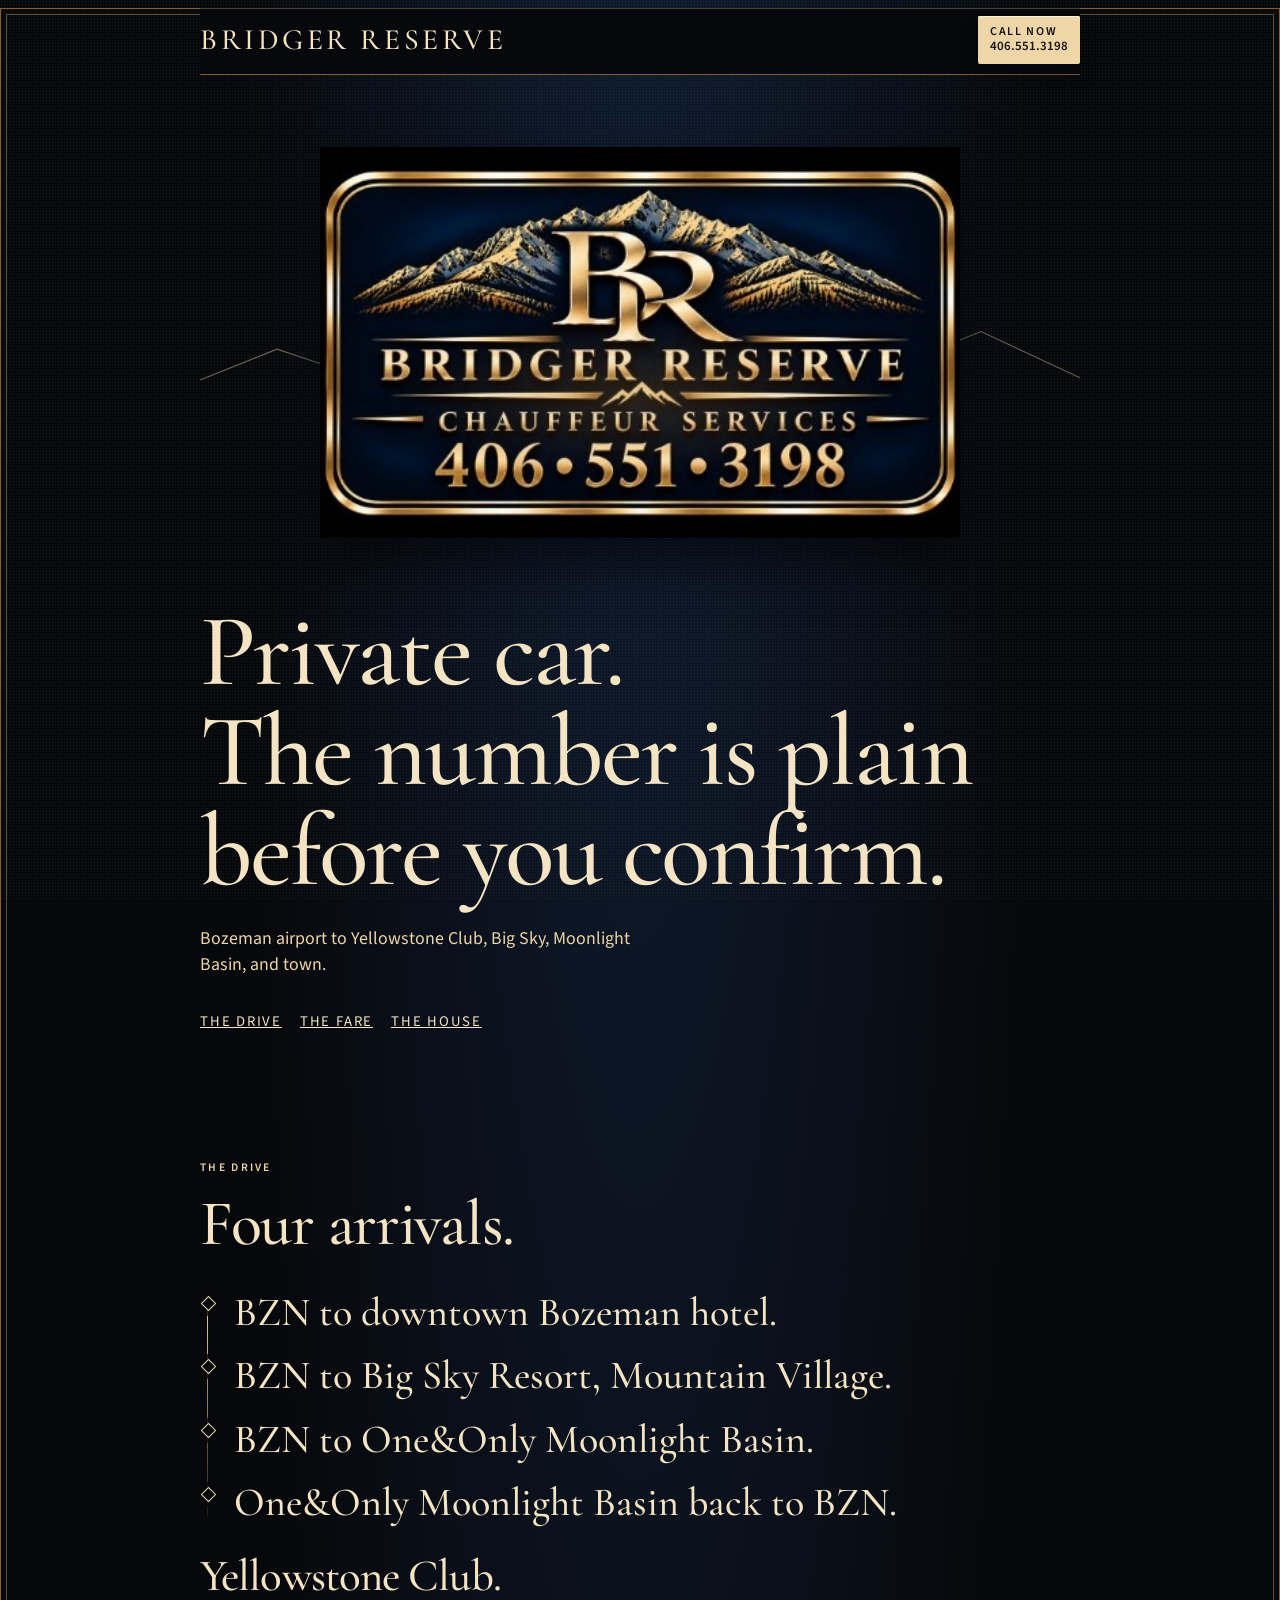
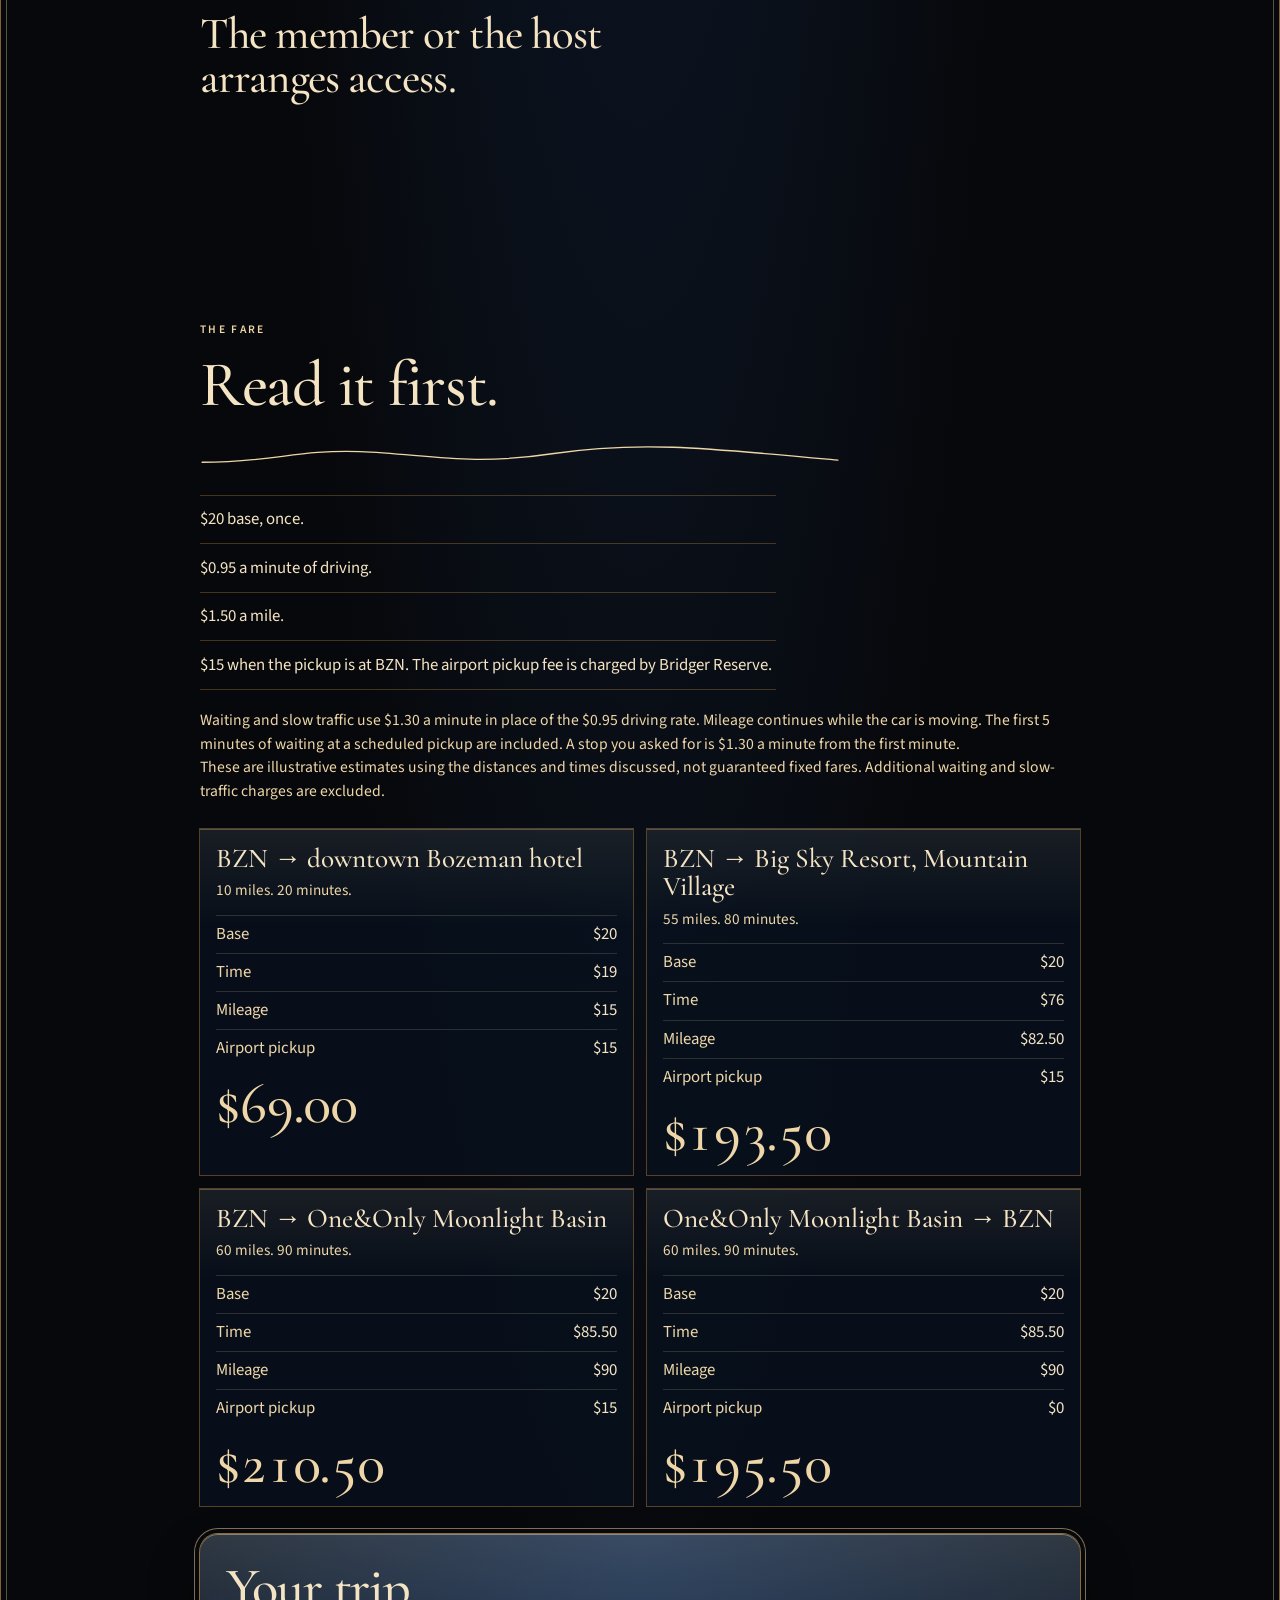
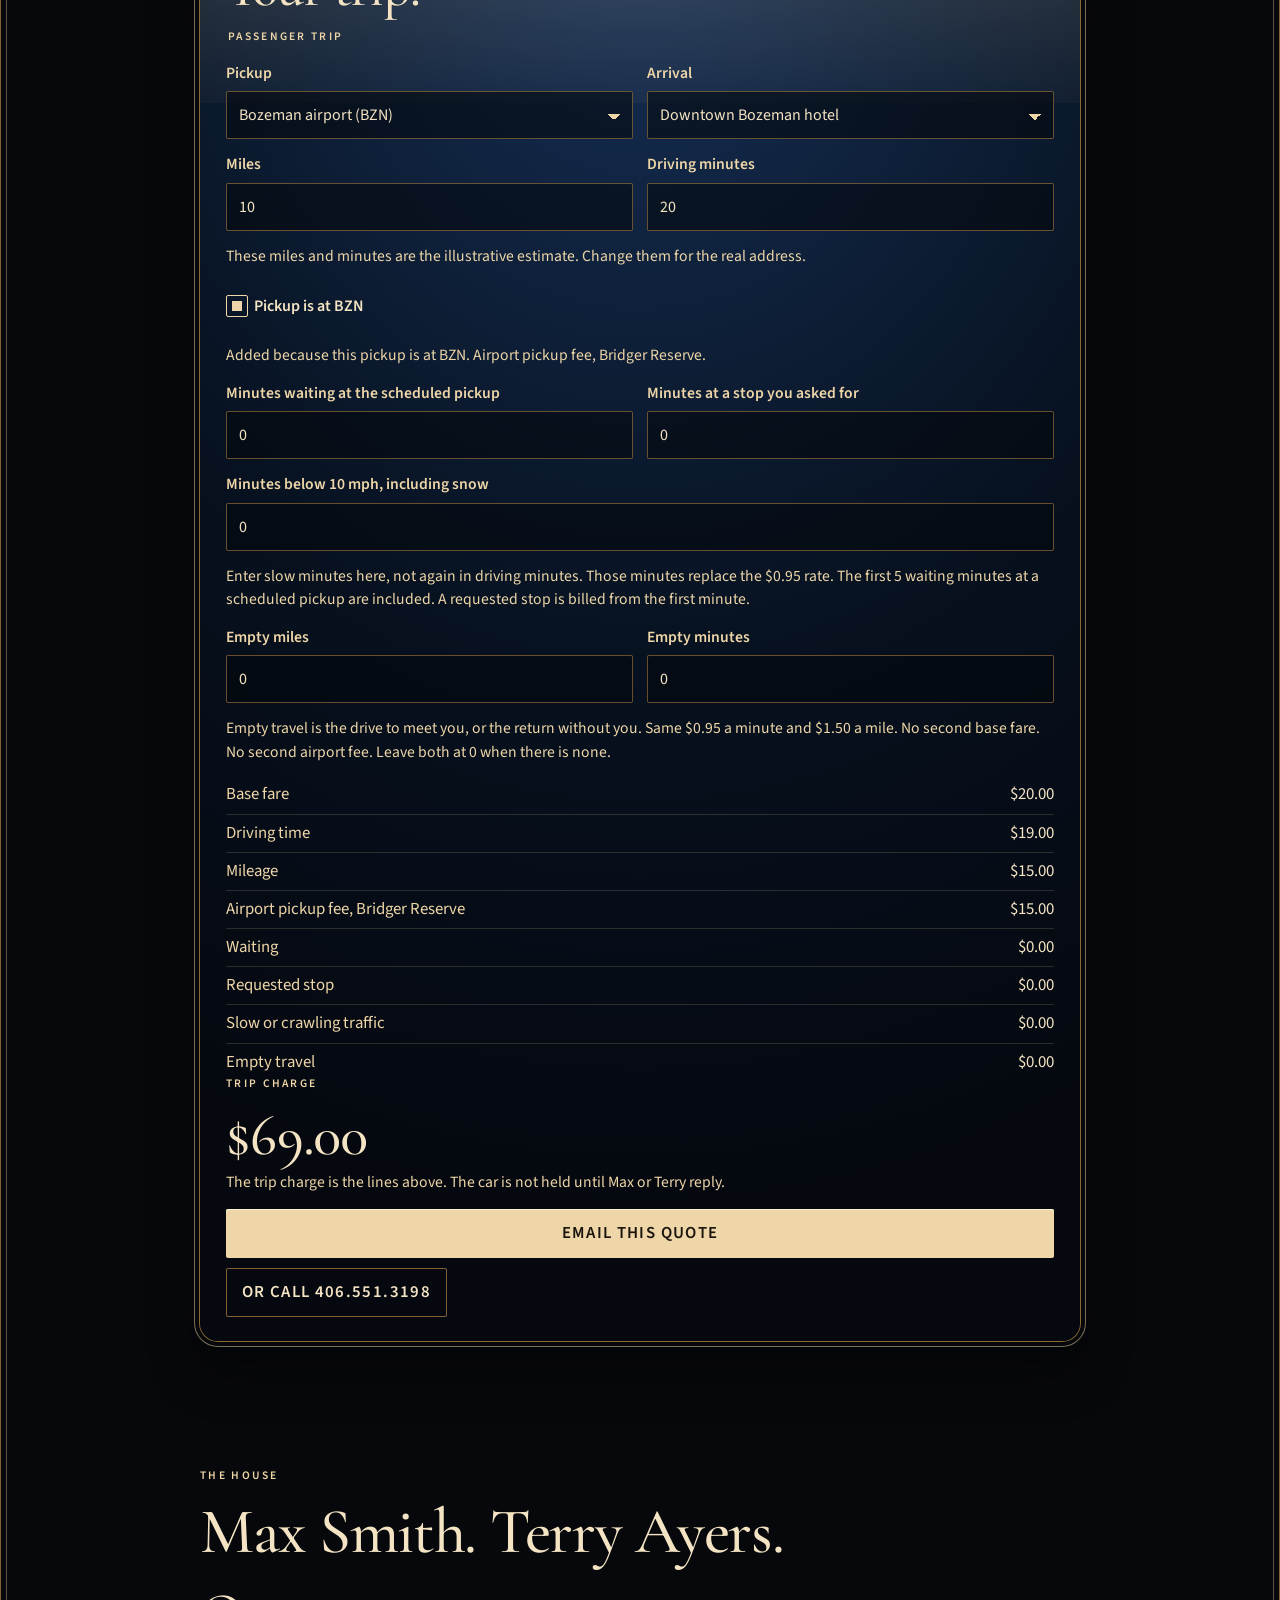
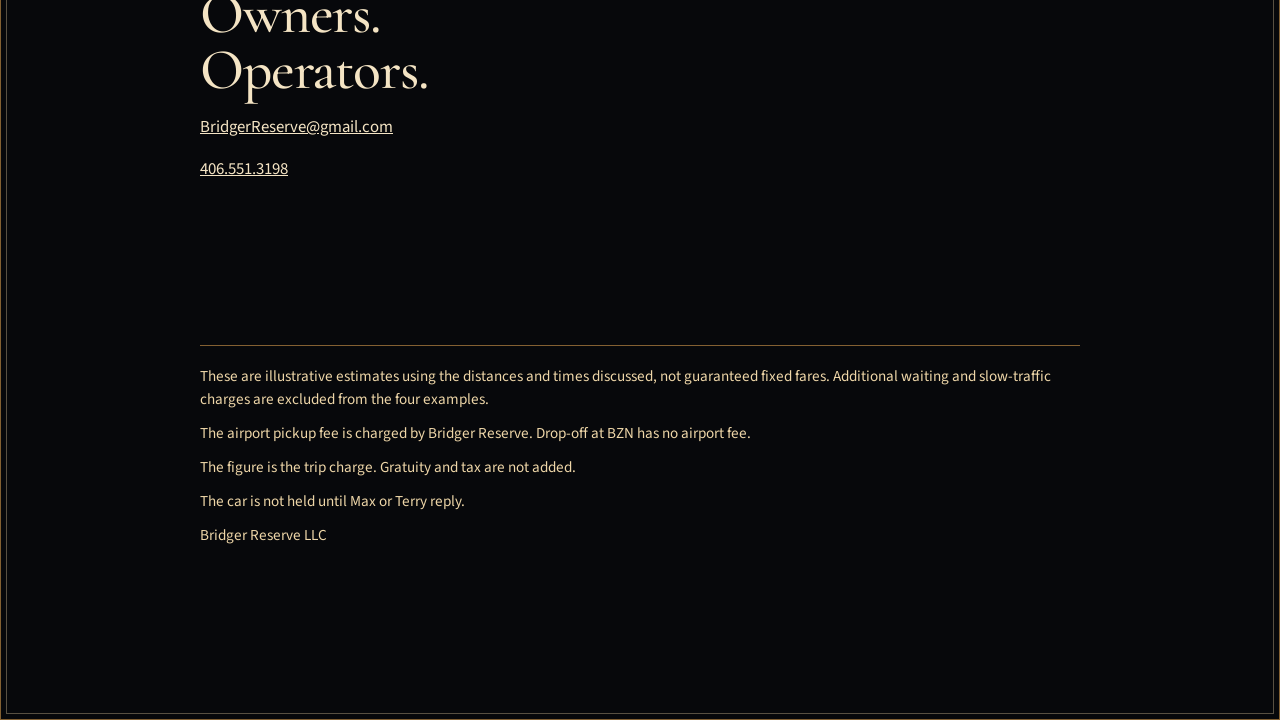
==== index.html @ cfd5bbfa "Publish the Bridger Reserve website." ====
<!DOCTYPE html>
<html lang="en">
<head>
  <meta charset="utf-8">
  <meta name="viewport" content="width=device-width, initial-scale=1">
  <meta name="robots" content="noindex">
  <title>Bridger Reserve | Private car from Bozeman airport</title>
  <meta name="description" content="Private chauffeur from Bozeman Yellowstone International Airport to Yellowstone Club, Big Sky, Moonlight Basin, and Bozeman. The trip charge is shown before you confirm.">
  <link rel="canonical" href="https://thomasg42.github.io/bridger-reserve/">
  <meta property="og:title" content="Bridger Reserve">
  <meta property="og:description" content="Private car from Bozeman airport. The trip charge is shown before you confirm.">
  <meta property="og:image" content="https://thomasg42.github.io/bridger-reserve/assets/mark.jpg">
  <meta property="og:type" content="website">
  <meta name="theme-color" content="#07080b">
  <link rel="icon" href="favicon.svg" type="image/svg+xml">
  <link rel="preload" href="fonts/cormorant-garamond-latin-500-normal.woff2" as="font" type="font/woff2" crossorigin>
  <link rel="stylesheet" href="styles.css">
  <script type="application/ld+json">
  {
    "@context": "https://schema.org",
    "@type": "LocalBusiness",
    "name": "Bridger Reserve",
    "legalName": "Bridger Reserve LLC",
    "telephone": "+1-406-551-3198",
    "email": "BridgerReserve@gmail.com",
    "url": "https://thomasg42.github.io/bridger-reserve/",
    "image": "https://thomasg42.github.io/bridger-reserve/assets/mark.jpg",
    "description": "Private chauffeur from Bozeman Yellowstone International Airport. The trip charge is shown before you confirm.",
    "areaServed": ["Bozeman", "Big Sky", "Yellowstone Club", "Moonlight Basin"]
  }
  </script>
  <script>document.documentElement.classList.add("js")</script>
</head>
<body>
  <a class="skip" href="#quote">Skip to the fare</a>
  <div class="wrap">
    <header class="header">
      <a class="brand" href="#top">Bridger Reserve</a>
      <a class="call" href="tel:+14065513198" aria-label="Call Bridger Reserve at 406.551.3198">
        <strong>Call Now</strong>
        <span>406.551.3198</span>
      </a>
    </header>

    <main id="top">
      <section class="hero" aria-labelledby="sentence">
        <svg class="ridge" viewBox="0 0 800 160" aria-hidden="true">
          <path d="M0 120 L70 92 L130 112 L210 58 L290 104 L370 36 L460 98 L540 70 L630 108 L710 76 L800 118"></path>
        </svg>
        <img class="mark" src="assets/mark.jpg" width="472" height="288" alt="Bridger Reserve chauffeur services, 406.551.3198">
        <h1 id="sentence">
          <span class="rise">Private car.</span>
          <span class="rise rise-2">The number is plain</span>
          <span class="rise rise-3">before you confirm.</span>
        </h1>
        <p class="lede">Bozeman airport to Yellowstone Club, Big Sky, Moonlight Basin, and town.</p>
        <p class="jumps">
          <a href="#drive">The drive</a>
          <a href="#fare">The fare</a>
          <a href="#house">The house</a>
        </p>
      </section>

      <section id="drive" aria-labelledby="drive-title">
        <p class="kicker" data-pause style="--i:0">The drive</p>
        <h2 id="drive-title" data-pause style="--i:1">Four arrivals.</h2>
        <ol class="route" data-pause style="--i:0">
          <li>BZN to downtown Bozeman hotel.</li>
          <li>BZN to Big Sky Resort, Mountain Village.</li>
          <li>BZN to One&amp;Only Moonlight Basin.</li>
          <li>One&amp;Only Moonlight Basin back to BZN.</li>
        </ol>
        <div class="club">
          <p class="pause" data-pause style="--i:0">Yellowstone Club.</p>
          <p class="pause" data-pause style="--i:1">The member or the host arranges access.</p>
          <p class="pause" data-pause style="--i:2">We drive to the address you give.</p>
          <p class="note" data-pause style="--i:3">No mileage is estimated for the Club on this page.</p>
        </div>
      </section>

      <section id="fare" aria-labelledby="fare-title">
        <p class="kicker" data-pause style="--i:0">The fare</p>
        <h2 id="fare-title" data-pause style="--i:1">Read it first.</h2>
        <svg class="fare-line" data-pause viewBox="0 0 600 28" aria-hidden="true">
          <path pathLength="1" d="M2 18 C 70 18, 90 6, 150 8 S 250 22, 330 10 S 470 4, 598 16"></path>
        </svg>
        <ul class="rules">
          <li data-pause style="--i:0">$20 base, once.</li>
          <li data-pause style="--i:1">$0.95 a minute of driving.</li>
          <li data-pause style="--i:2">$1.50 a mile.</li>
          <li data-pause style="--i:3">$15 when the pickup is at BZN. The airport pickup fee is charged by Bridger Reserve.</li>
        </ul>
        <p class="note">Waiting and slow traffic use $1.30 a minute in place of the $0.95 driving rate. Mileage continues while the car is moving. The first 5 minutes of waiting at a scheduled pickup are included. A stop you asked for is $1.30 a minute from the first minute.</p>
        <p class="note">These are illustrative estimates using the distances and times discussed, not guaranteed fixed fares. Additional waiting and slow-traffic charges are excluded.</p>

        <ul class="samples">
          <li class="sample">
            <h3>BZN → downtown Bozeman hotel</h3>
            <p class="est">10 miles. 20 minutes.</p>
            <dl>
              <div><dt>Base</dt><dd>$20</dd></div>
              <div><dt>Time</dt><dd>$19</dd></div>
              <div><dt>Mileage</dt><dd>$15</dd></div>
              <div><dt>Airport pickup</dt><dd>$15</dd></div>
            </dl>
            <p class="sum" data-cents="6900">$69.00</p>
          </li>
          <li class="sample">
            <h3>BZN → Big Sky Resort, Mountain Village</h3>
            <p class="est">55 miles. 80 minutes.</p>
            <dl>
              <div><dt>Base</dt><dd>$20</dd></div>
              <div><dt>Time</dt><dd>$76</dd></div>
              <div><dt>Mileage</dt><dd>$82.50</dd></div>
              <div><dt>Airport pickup</dt><dd>$15</dd></div>
            </dl>
            <p class="sum" data-cents="19350">$193.50</p>
          </li>
          <li class="sample">
            <h3>BZN → One&amp;Only Moonlight Basin</h3>
            <p class="est">60 miles. 90 minutes.</p>
            <dl>
              <div><dt>Base</dt><dd>$20</dd></div>
              <div><dt>Time</dt><dd>$85.50</dd></div>
              <div><dt>Mileage</dt><dd>$90</dd></div>
              <div><dt>Airport pickup</dt><dd>$15</dd></div>
            </dl>
            <p class="sum" data-cents="21050">$210.50</p>
          </li>
          <li class="sample">
            <h3>One&amp;Only Moonlight Basin → BZN</h3>
            <p class="est">60 miles. 90 minutes.</p>
            <dl>
              <div><dt>Base</dt><dd>$20</dd></div>
              <div><dt>Time</dt><dd>$85.50</dd></div>
              <div><dt>Mileage</dt><dd>$90</dd></div>
              <div><dt>Airport pickup</dt><dd>$0</dd></div>
            </dl>
            <p class="sum" data-cents="19550">$195.50</p>
          </li>
        </ul>

        <form id="quote" class="plaque" action="mailto:BridgerReserve@gmail.com" method="post" enctype="text/plain">
          <h3 class="calc-title">Your trip.</h3>
          <fieldset class="fields">
            <legend class="kicker">Passenger trip</legend>
            <label>Pickup
              <select id="pickup" name="pickup">
                <option value="bzn" selected>Bozeman airport (BZN)</option>
                <option value="hotel">Downtown Bozeman hotel</option>
                <option value="bigsky">Big Sky Resort, Mountain Village</option>
                <option value="moon">One&amp;Only Moonlight Basin</option>
                <option value="club">Yellowstone Club</option>
                <option value="other">Another address</option>
              </select>
            </label>
            <label>Arrival
              <select id="arrival" name="arrival">
                <option value="bzn">Bozeman airport (BZN)</option>
                <option value="hotel" selected>Downtown Bozeman hotel</option>
                <option value="bigsky">Big Sky Resort, Mountain Village</option>
                <option value="moon">One&amp;Only Moonlight Basin</option>
                <option value="club">Yellowstone Club</option>
                <option value="other">Another address</option>
              </select>
            </label>
            <label>Miles
              <input id="miles" name="miles" type="number" inputmode="decimal" min="0" step="0.1" value="10" autocomplete="off">
            </label>
            <label>Driving minutes
              <input id="minutes" name="minutes" type="number" inputmode="numeric" min="0" step="1" value="20" autocomplete="off">
            </label>
            <p id="pair-hint" class="help wide" hidden>These miles and minutes are the illustrative estimate. Change them for the real address.</p>
            <p id="club-note" class="help wide" hidden>Yellowstone Club miles are not estimated here. Enter the miles and minutes for the address.</p>
            <label class="choice wide">
              <input id="airport" name="airport" type="checkbox" checked>
              Pickup is at BZN
            </label>
            <p id="airport-lock" class="help wide" hidden>Added because this pickup is at BZN. Airport pickup fee, Bridger Reserve.</p>
            <label>Minutes waiting at the scheduled pickup
              <input id="wait" name="wait" type="number" inputmode="numeric" min="0" step="1" value="0" autocomplete="off">
            </label>
            <label>Minutes at a stop you asked for
              <input id="stop" name="stop" type="number" inputmode="numeric" min="0" step="1" value="0" autocomplete="off">
            </label>
            <label class="wide">Minutes below 10 mph, including snow
              <input id="slow" name="slow" type="number" inputmode="numeric" min="0" step="1" value="0" autocomplete="off">
            </label>
            <p class="help wide">Enter slow minutes here, not again in driving minutes. Those minutes replace the $0.95 rate. The first 5 waiting minutes at a scheduled pickup are included. A requested stop is billed from the first minute.</p>
            <label>Empty miles
              <input id="empty-miles" name="empty-miles" type="number" inputmode="decimal" min="0" step="0.1" value="0" autocomplete="off">
            </label>
            <label>Empty minutes
              <input id="empty-minutes" name="empty-minutes" type="number" inputmode="numeric" min="0" step="1" value="0" autocomplete="off">
            </label>
            <p class="help wide">Empty travel is the drive to meet you, or the return without you. Same $0.95 a minute and $1.50 a mile. No second base fare. No second airport fee. Leave both at 0 when there is none.</p>
          </fieldset>
          <dl id="lines"></dl>
          <p class="kicker">Trip charge</p>
          <p id="total" class="total" aria-live="polite"></p>
          <p id="quote-status" class="status">Enter miles and minutes.</p>
          <button id="email" type="button" disabled>Email this quote</button>
          <a class="text-call" href="tel:+14065513198">Or call 406.551.3198</a>
          <noscript>
            <p class="note">Call 406.551.3198 or email BridgerReserve@gmail.com. The examples above are the fare sheet.</p>
          </noscript>
        </form>
      </section>

      <section id="house" class="house" aria-labelledby="house-title">
        <p class="kicker" data-pause style="--i:0">The house</p>
        <h2 id="house-title" data-pause style="--i:1">Max Smith. Terry Ayers.</h2>
        <p class="names" data-pause style="--i:2"><span>Owners.</span><span>Operators.</span></p>
        <p data-pause style="--i:3"><a href="mailto:BridgerReserve@gmail.com">BridgerReserve@gmail.com</a></p>
        <p data-pause style="--i:4"><a href="tel:+14065513198">406.551.3198</a></p>
      </section>
    </main>

    <footer class="footer">
      <p>These are illustrative estimates using the distances and times discussed, not guaranteed fixed fares. Additional waiting and slow-traffic charges are excluded from the four examples.</p>
      <p>The airport pickup fee is charged by Bridger Reserve. Drop-off at BZN has no airport fee.</p>
      <p>The figure is the trip charge. Gratuity and tax are not added.</p>
      <p>The car is not held until Max or Terry reply.</p>
      <p>Bridger Reserve LLC</p>
    </footer>
  </div>
  <script type="module" src="quote.js"></script>
</body>
</html>
---- styles.css ----
:root {
  --ink: #07080b;
  --navy: #07111f;
  --navy-2: #163056;
  --gold: #b88643;
  --gold-line: rgba(184, 134, 67, 0.7);
  --paper: #f4e4c4;
  --bright: #eed6a8;
  --serif: "Cormorant Garamond", "Iowan Old Style", Palatino, "Palatino Linotype", Georgia, serif;
  --sans: "Source Sans 3", "Avenir Next", "Segoe UI", sans-serif;
  color-scheme: dark;
}

@font-face {
  font-family: "Cormorant Garamond";
  font-style: normal;
  font-weight: 500;
  font-display: swap;
  src: url("fonts/cormorant-garamond-latin-500-normal.woff2") format("woff2");
}

@font-face {
  font-family: "Cormorant Garamond";
  font-style: normal;
  font-weight: 600;
  font-display: swap;
  src: url("fonts/cormorant-garamond-latin-600-normal.woff2") format("woff2");
}

@font-face {
  font-family: "Source Sans 3";
  font-style: normal;
  font-weight: 400;
  font-display: swap;
  src: url("fonts/source-sans-3-latin-400-normal.woff2") format("woff2");
}

@font-face {
  font-family: "Source Sans 3";
  font-style: normal;
  font-weight: 600;
  font-display: swap;
  src: url("fonts/source-sans-3-latin-600-normal.woff2") format("woff2");
}

* { box-sizing: border-box; }

[hidden] { display: none !important; }

html { scroll-behavior: smooth; }

body {
  margin: 0;
  min-height: 100vh;
  background:
    radial-gradient(ellipse at 50% -10%, rgba(22, 48, 86, 0.55), transparent 46%),
    var(--ink);
  color: var(--paper);
  font-family: var(--sans);
  font-size: 1.05rem;
  line-height: 1.5;
  box-shadow:
    inset 0 0 0 1px var(--gold-line),
    inset 0 0 0 6px var(--ink),
    inset 0 0 0 7px rgba(238, 214, 168, 0.35);
}

body::before {
  content: "";
  position: fixed;
  inset: 0;
  pointer-events: none;
  opacity: 0.18;
  background-image: radial-gradient(rgba(238, 214, 168, 0.45) 0.4px, transparent 0.4px);
  background-size: 3px 3px;
}

.skip {
  position: absolute;
  left: 12px;
  top: 12px;
  z-index: 8;
  transform: translateY(-140%);
  background: var(--bright);
  color: #1a140c;
  padding: 10px 14px;
  min-height: 48px;
}

.skip:focus { transform: none; }

.wrap {
  width: min(880px, calc(100% - 32px));
  margin-inline: auto;
  padding-bottom: 18vh;
}

.header {
  position: sticky;
  top: 8px;
  z-index: 5;
  display: flex;
  align-items: center;
  justify-content: space-between;
  gap: 12px;
  min-height: 64px;
  margin-top: 8px;
  padding: 8px 0 10px;
  background: #07080b;
  border-bottom: 1px solid var(--gold-line);
  box-shadow: inset 0 1px 0 rgba(238, 214, 168, 0.28);
}

.brand {
  font-family: var(--serif);
  font-weight: 500;
  font-size: clamp(1.2rem, 4.4vw, 1.85rem);
  letter-spacing: 0.12em;
  text-transform: uppercase;
  color: var(--paper);
  text-decoration: none;
  min-width: 0;
}

.call {
  display: inline-flex;
  flex-direction: column;
  justify-content: center;
  flex: 0 0 auto;
  gap: 1px;
  min-width: 48px;
  min-height: 48px;
  padding: 7px 12px;
  border-radius: 2px;
  background: var(--bright);
  color: #1a140c;
  text-decoration: none;
  box-shadow:
    inset 0 1px 0 rgba(255, 248, 230, 0.85),
    0 10px 18px rgba(0, 0, 0, 0.28);
}

.call strong {
  font-size: 12px;
  font-weight: 600;
  letter-spacing: 0.14em;
  text-transform: uppercase;
  line-height: 1.1;
}

.call span {
  font-variant-numeric: tabular-nums;
  font-size: 13px;
  font-weight: 600;
  line-height: 1.2;
}

.hero {
  position: relative;
  padding-top: 6vh;
  overflow: hidden;
}

.ridge {
  position: absolute;
  left: 0;
  top: 18%;
  width: 100%;
  height: auto;
  pointer-events: none;
  opacity: 0.45;
}

.ridge path {
  fill: none;
  stroke: var(--bright);
  stroke-width: 1;
}

.mark {
  position: relative;
  display: block;
  width: min(100%, 640px);
  height: auto;
  margin: 2vh auto 7vh;
  filter: drop-shadow(0 22px 28px rgba(0, 0, 0, 0.55));
}

.hero::after {
  content: "";
  position: absolute;
  left: 50%;
  top: 22%;
  width: min(680px, 90%);
  height: 220px;
  transform: translateX(-50%);
  pointer-events: none;
  background: radial-gradient(closest-side, rgba(184, 134, 67, 0.22), transparent 72%);
}

h1, h2, .pause, .sum, .total, .names {
  font-family: var(--serif);
  font-weight: 500;
  letter-spacing: -0.02em;
  line-height: 0.98;
}

h1 {
  position: relative;
  margin: 0 0 1.5rem;
  font-size: clamp(3.1rem, 9vw, 6.4rem);
  color: var(--paper);
}

h1 span, .rise { display: block; }

.rise { animation: rise 1.05s ease both; }
.rise-2 { animation-delay: 0.16s; }
.rise-3 { animation-delay: 0.32s; }

@keyframes rise {
  from { opacity: 0; transform: translateY(14px); }
  to { opacity: 1; transform: none; }
}

.lede, .note, .sample p, .footer, label, legend, .status {
  color: var(--bright);
}

.lede {
  position: relative;
  max-width: 28rem;
  margin: 0 0 2rem;
  font-size: 1.12rem;
}

.jumps {
  display: flex;
  flex-wrap: wrap;
  gap: 8px 18px;
  margin: 0;
  font-size: 0.92rem;
  letter-spacing: 0.12em;
  text-transform: uppercase;
}

.jumps a { color: var(--paper); }

section { padding-top: 14vh; }

.kicker {
  margin: 0 0 1rem;
  font-size: 0.72rem;
  font-weight: 600;
  letter-spacing: 0.2em;
  text-transform: uppercase;
  color: var(--bright);
}

h2 {
  margin: 0 0 1.4rem;
  font-size: clamp(2.4rem, 6vw, 4rem);
}

.pause {
  margin: 0 0 0.85rem;
  font-size: clamp(2rem, 5.4vw, 3.5rem);
  color: var(--paper);
}

.js [data-pause]:not(.is-in) {
  opacity: 0;
  transform: translateY(12px);
}

.js [data-pause].is-in {
  opacity: 1;
  transform: none;
  transition: opacity 0.8s ease, transform 0.8s ease;
  transition-delay: calc(var(--i, 0) * 80ms);
}

.route {
  position: relative;
  list-style: none;
  margin: 2.2rem 0 0;
  padding: 0 0 0 34px;
}

.route::before {
  content: "";
  position: absolute;
  left: 7px;
  top: 0.45rem;
  bottom: 0.45rem;
  width: 1px;
  background: linear-gradient(var(--bright), rgba(184, 134, 67, 0.15));
  transform-origin: top;
  transform: scaleY(1);
}

.js .route:not(.is-in)::before { transform: scaleY(0); }

.js .route.is-in::before {
  transform: scaleY(1);
  transition: transform 1.3s ease;
}

.route li {
  position: relative;
  margin: 0 0 1.35rem;
  font-family: var(--serif);
  font-size: clamp(1.7rem, 4vw, 2.5rem);
  line-height: 1.05;
}

.route li::before {
  content: "";
  position: absolute;
  left: -31px;
  top: 0.45rem;
  width: 9px;
  height: 9px;
  border: 1px solid var(--bright);
  background: var(--ink);
  transform: rotate(45deg);
  box-shadow: 0 0 0 4px rgba(7, 8, 11, 0.8);
}

.club {
  max-width: 34rem;
  margin-top: 2rem;
}

.club .pause { font-size: clamp(1.8rem, 4vw, 2.8rem); }

.fare-line {
  display: block;
  width: min(100%, 640px);
  height: 36px;
  margin: 0.4rem 0 1.2rem;
}

.fare-line path {
  fill: none;
  stroke: var(--bright);
  stroke-width: 1.25;
  stroke-linecap: round;
  stroke-dasharray: 1;
  stroke-dashoffset: 0;
}

.js .fare-line:not(.is-in) path { stroke-dashoffset: 1; }

.js .fare-line.is-in path { animation: draw 1.7s ease forwards; }

@keyframes draw { to { stroke-dashoffset: 0; } }

.rules {
  max-width: 36rem;
  margin: 0 0 1.2rem;
  padding: 0;
  list-style: none;
}

.rules li {
  margin: 0;
  padding: 0.7rem 0;
  border-top: 1px solid rgba(184, 134, 67, 0.35);
  font-variant-numeric: tabular-nums;
}

.rules li:last-child { border-bottom: 1px solid rgba(184, 134, 67, 0.35); }

.samples {
  display: grid;
  gap: 14px;
  margin: 1.6rem 0 0;
  padding: 0;
  list-style: none;
}

.sample {
  margin: 0;
  padding: 16px 16px 14px;
  background:
    linear-gradient(180deg, rgba(238, 214, 168, 0.08), transparent 28%),
    rgba(7, 17, 31, 0.72);
  box-shadow:
    inset 0 1px 0 rgba(238, 214, 168, 0.28),
    0 0 0 1px rgba(184, 134, 67, 0.45);
}

.sample h3 {
  margin: 0 0 0.35rem;
  font-family: var(--serif);
  font-weight: 500;
  font-size: 1.7rem;
  line-height: 1.05;
}

.est { margin: 0 0 0.8rem; font-size: 0.95rem; }

.sample dl, #lines {
  display: grid;
  gap: 6px;
  margin: 0;
}

.sample dl div, #lines div {
  display: flex;
  justify-content: space-between;
  gap: 12px;
  border-top: 1px solid rgba(238, 214, 168, 0.16);
  padding-top: 6px;
}

dt { color: var(--bright); }
dd, .money { margin: 0; font-variant-numeric: tabular-nums; color: var(--paper); }

.sum, .total {
  margin: 0.9rem 0 0;
  font-size: clamp(2.4rem, 6vw, 3.6rem);
  font-variant-numeric: tabular-nums;
  color: var(--paper);
}

.plaque {
  margin-top: 28px;
  padding: 22px 18px 20px;
  border-radius: 18px;
  background:
    linear-gradient(180deg, rgba(238, 214, 168, 0.16), rgba(238, 214, 168, 0.03) 12%, transparent 12%),
    radial-gradient(120% 90% at 50% 0%, var(--navy-2), var(--navy) 58%, #05080f);
  box-shadow:
    inset 0 1px 0 rgba(255, 236, 200, 0.4),
    0 0 0 1px #8c6a32,
    0 0 0 5px #07080b,
    0 0 0 6px rgba(238, 214, 168, 0.5),
    0 28px 50px rgba(0, 0, 0, 0.45);
}

.fields {
  display: grid;
  gap: 14px;
  margin: 0;
  padding: 0;
  border: 0;
}

.fields label, .choice {
  display: flex;
  flex-direction: column;
  gap: 6px;
  color: var(--bright);
  font-size: 0.98rem;
  font-weight: 600;
  letter-spacing: 0;
  text-transform: none;
}

.fields label.choice {
  flex-direction: row;
  align-items: center;
  justify-content: flex-start;
  min-height: 48px;
  font-size: 1rem;
  color: var(--paper);
}

.calc-title {
  margin: 0 0 0.8rem;
  font-family: var(--serif);
  font-weight: 500;
  font-size: clamp(2.2rem, 5vw, 3.4rem);
  letter-spacing: -0.02em;
  line-height: 0.98;
  color: var(--paper);
}

input, select, button {
  font: inherit;
  color: var(--paper);
  scroll-margin-top: 96px;
}

input, select {
  width: 100%;
  min-height: 48px;
  padding: 10px 12px;
  border: 1px solid rgba(184, 134, 67, 0.55);
  border-radius: 2px;
  background: rgba(5, 8, 12, 0.55);
  color: var(--paper);
  font-variant-numeric: tabular-nums;
  font-size: 1rem;
  letter-spacing: 0;
  text-transform: none;
  font-weight: 400;
}

select {
  appearance: none;
  background-image:
    linear-gradient(45deg, transparent 50%, var(--bright) 50%),
    linear-gradient(135deg, var(--bright) 50%, transparent 50%);
  background-position: calc(100% - 18px) 22px, calc(100% - 12px) 22px;
  background-size: 6px 6px, 6px 6px;
  background-repeat: no-repeat;
  padding-right: 32px;
}

input:focus-visible, select:focus-visible, button:focus-visible, a:focus-visible {
  outline: 3px solid #fff;
  outline-offset: 3px;
}

.choice input {
  appearance: none;
  width: 22px;
  height: 22px;
  min-height: 22px;
  margin: 0;
  padding: 0;
  border: 1px solid var(--bright);
  background: transparent;
  display: grid;
  place-items: center;
}

.choice input:checked::after {
  content: "";
  width: 10px;
  height: 10px;
  background: var(--bright);
}

.choice input:disabled { opacity: 1; }

.help, .status, .note {
  margin: 0;
  font-size: 0.98rem;
  letter-spacing: 0;
  text-transform: none;
  font-weight: 400;
  color: var(--bright);
}

.wide { display: grid; gap: 6px; }

#lines { margin-top: 18px; }
#lines div:first-child { border-top: 0; padding-top: 0; }

.total { min-height: 1.1em; }

#email, .text-call {
  display: inline-flex;
  align-items: center;
  justify-content: center;
  min-height: 48px;
  min-width: 48px;
  margin-top: 14px;
  padding: 12px 16px;
  border: 0;
  border-radius: 2px;
  background: var(--bright);
  color: #1a140c;
  font-weight: 600;
  letter-spacing: 0.08em;
  text-transform: uppercase;
  text-decoration: none;
  cursor: pointer;
  box-shadow: inset 0 1px 0 rgba(255, 248, 230, 0.8);
}

#email { width: 100%; }

#email:disabled {
  opacity: 0.45;
  cursor: not-allowed;
}

.text-call { width: auto; margin-top: 10px; background: transparent; color: var(--paper); box-shadow: inset 0 0 0 1px var(--gold-line); }

.names {
  margin: 0;
  font-size: clamp(2.2rem, 6vw, 3.6rem);
}

.names span { display: block; }

.house a { color: var(--paper); }

.footer {
  margin-top: 18vh;
  padding-top: 1.2rem;
  border-top: 1px solid var(--gold-line);
  font-size: 0.95rem;
}

.footer p { margin: 0 0 0.7rem; }

@media (min-width: 800px) {
  .samples { grid-template-columns: 1fr 1fr; }
  .fields { grid-template-columns: 1fr 1fr; }
  .wide, .choice, .help { grid-column: 1 / -1; }
  .plaque { padding: 28px 26px 24px; }
}

@media (max-width: 380px) {
  .wrap { width: min(880px, calc(100% - 22px)); }
  h1 { font-size: 2.35rem; }
  .call { padding-inline: 9px; }
  .call span { font-size: 12px; }
  .header { gap: 8px; }
}

@media (prefers-reduced-motion: reduce) {
  html { scroll-behavior: auto; }
  .rise, .js .fare-line.is-in path, .js .route.is-in::before, .js [data-pause].is-in {
    animation: none;
    transition: none;
  }
  .js [data-pause]:not(.is-in),
  .rise {
    opacity: 1;
    transform: none;
  }
  .js .route:not(.is-in)::before,
  .js .fare-line:not(.is-in) path {
    transform: none;
    stroke-dashoffset: 0;
  }
}
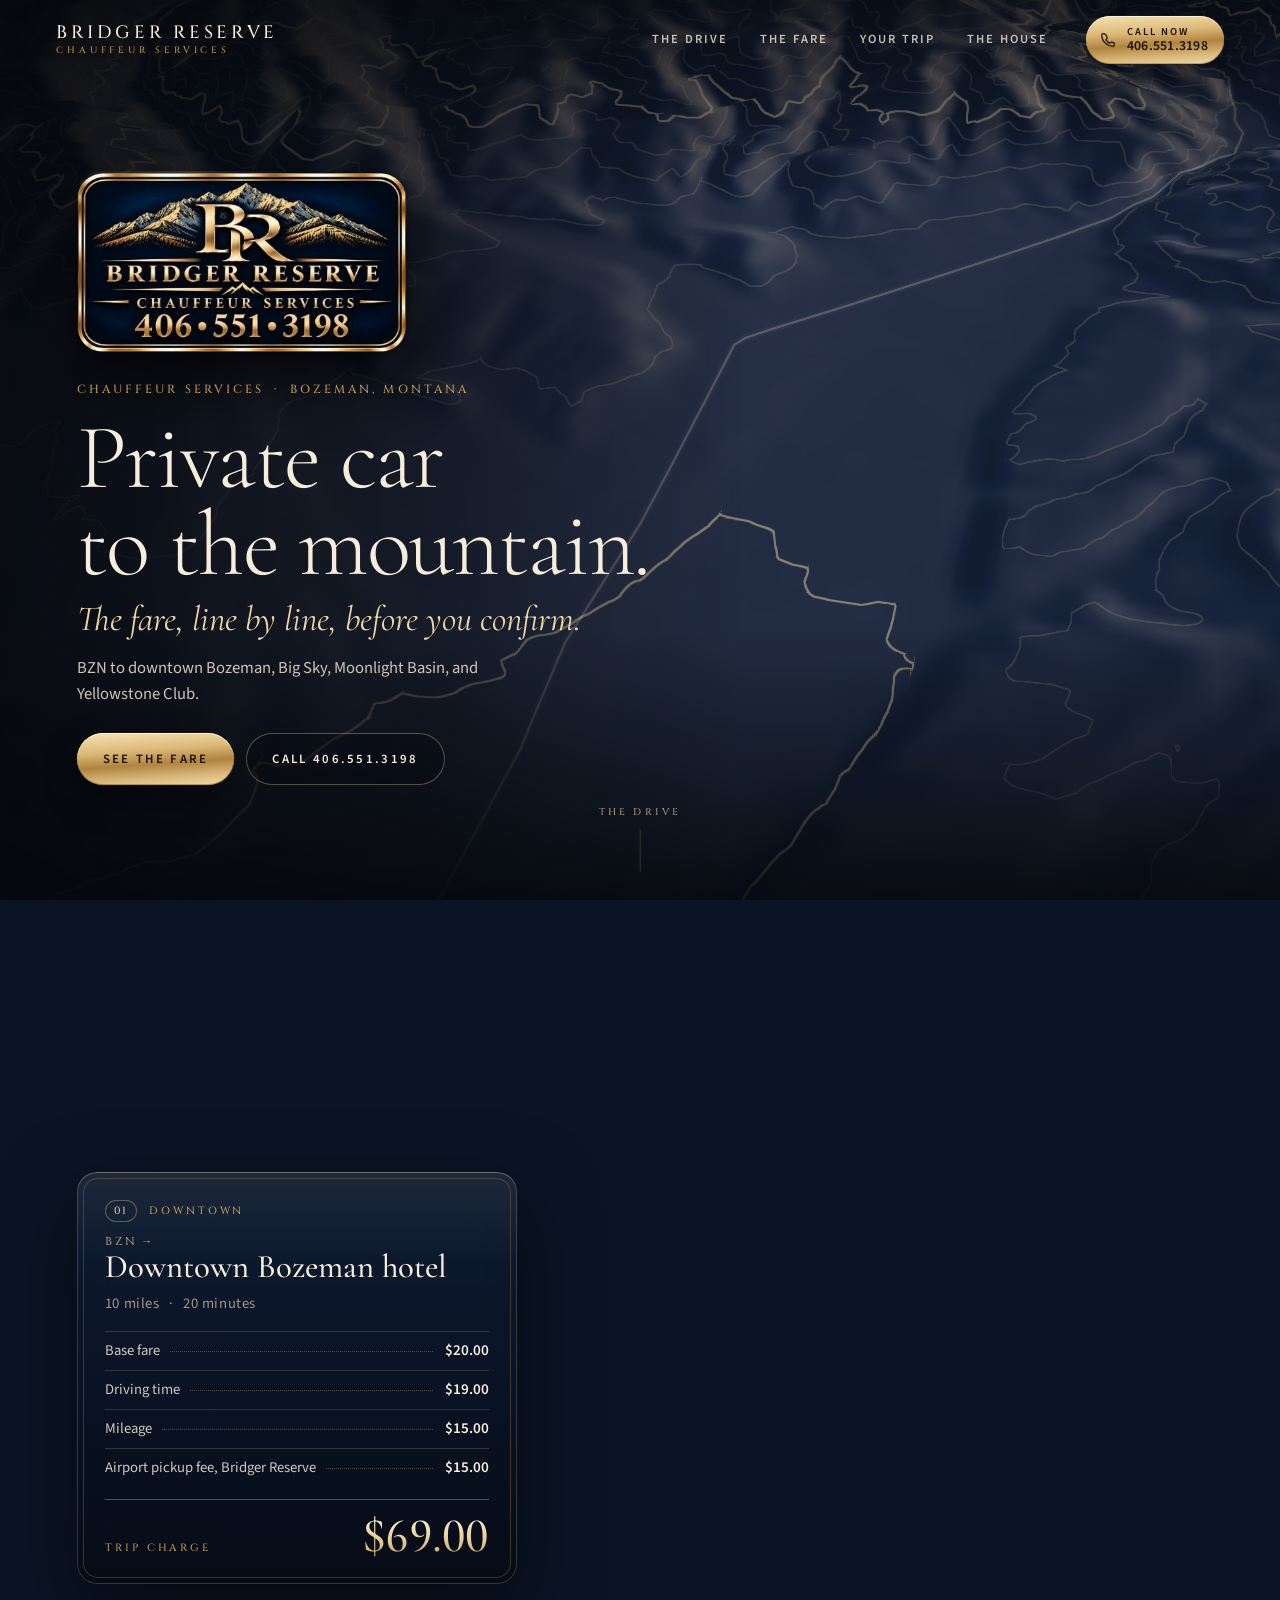
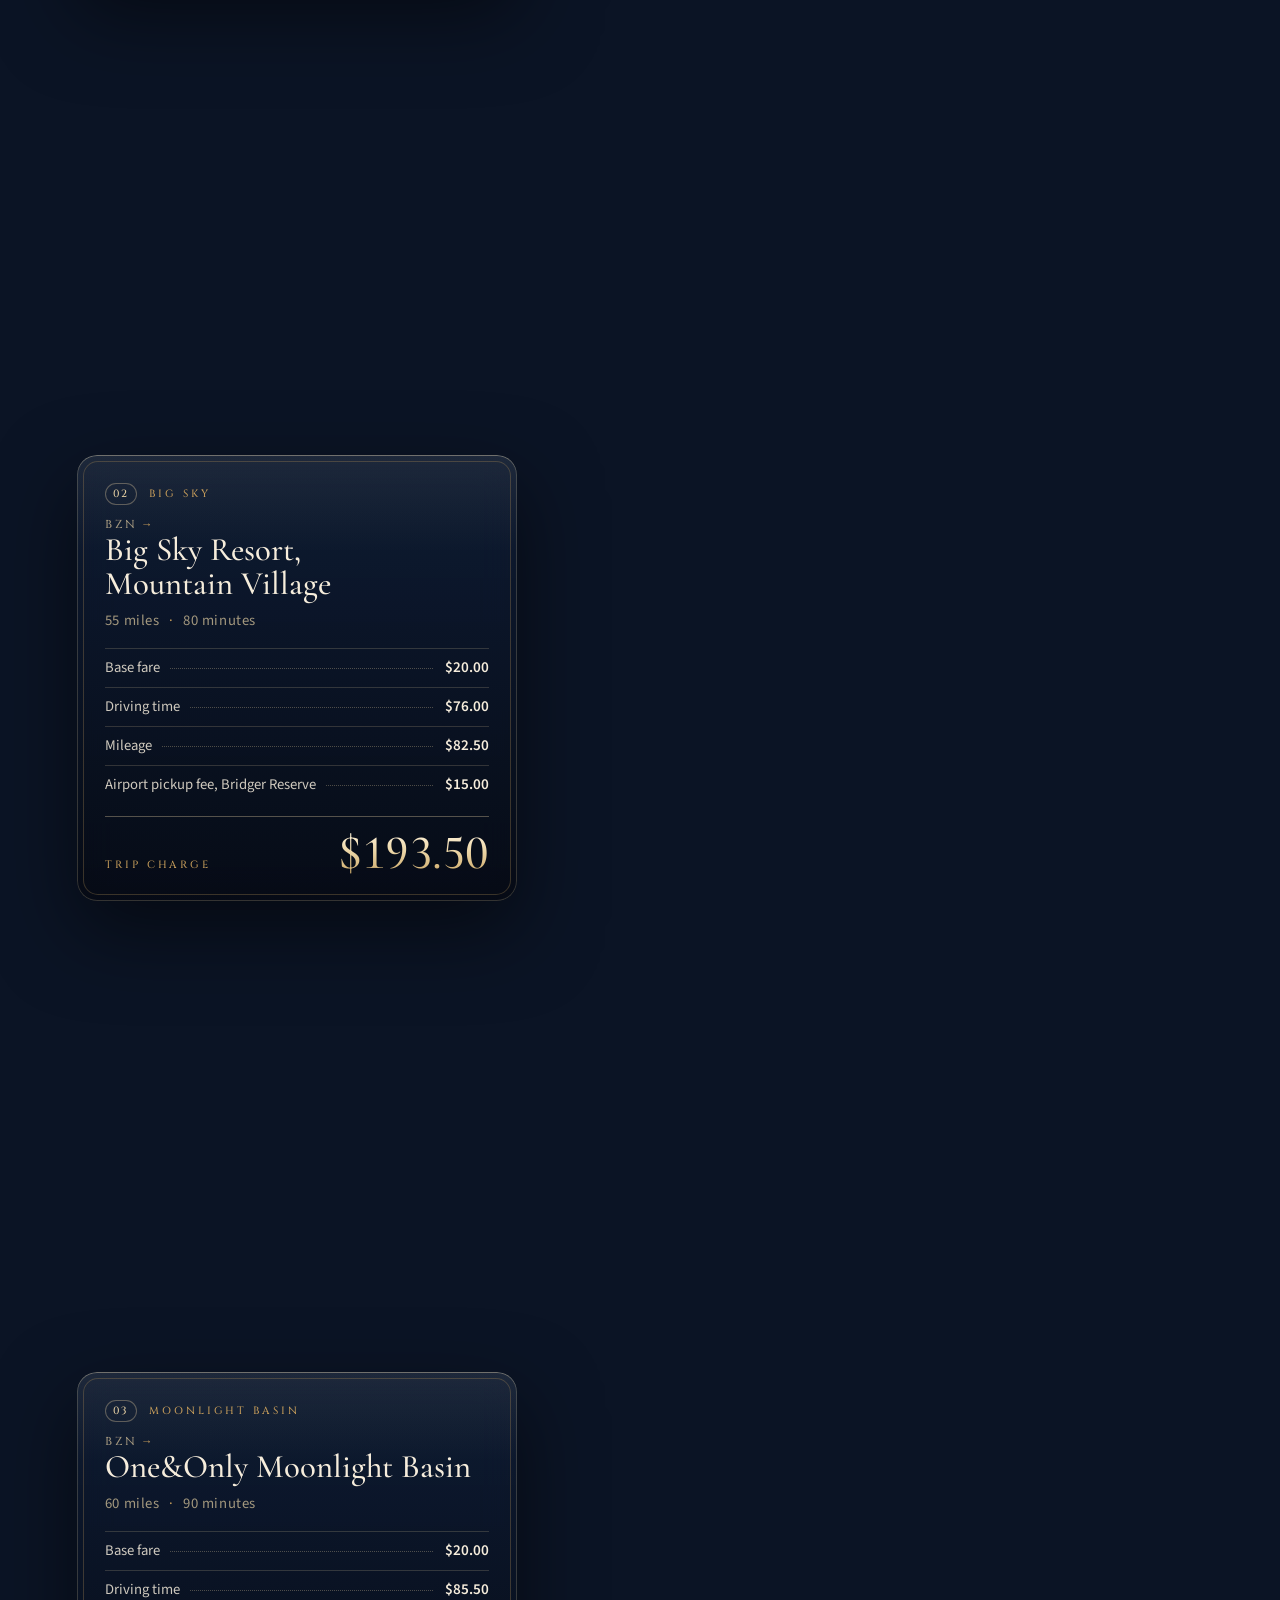
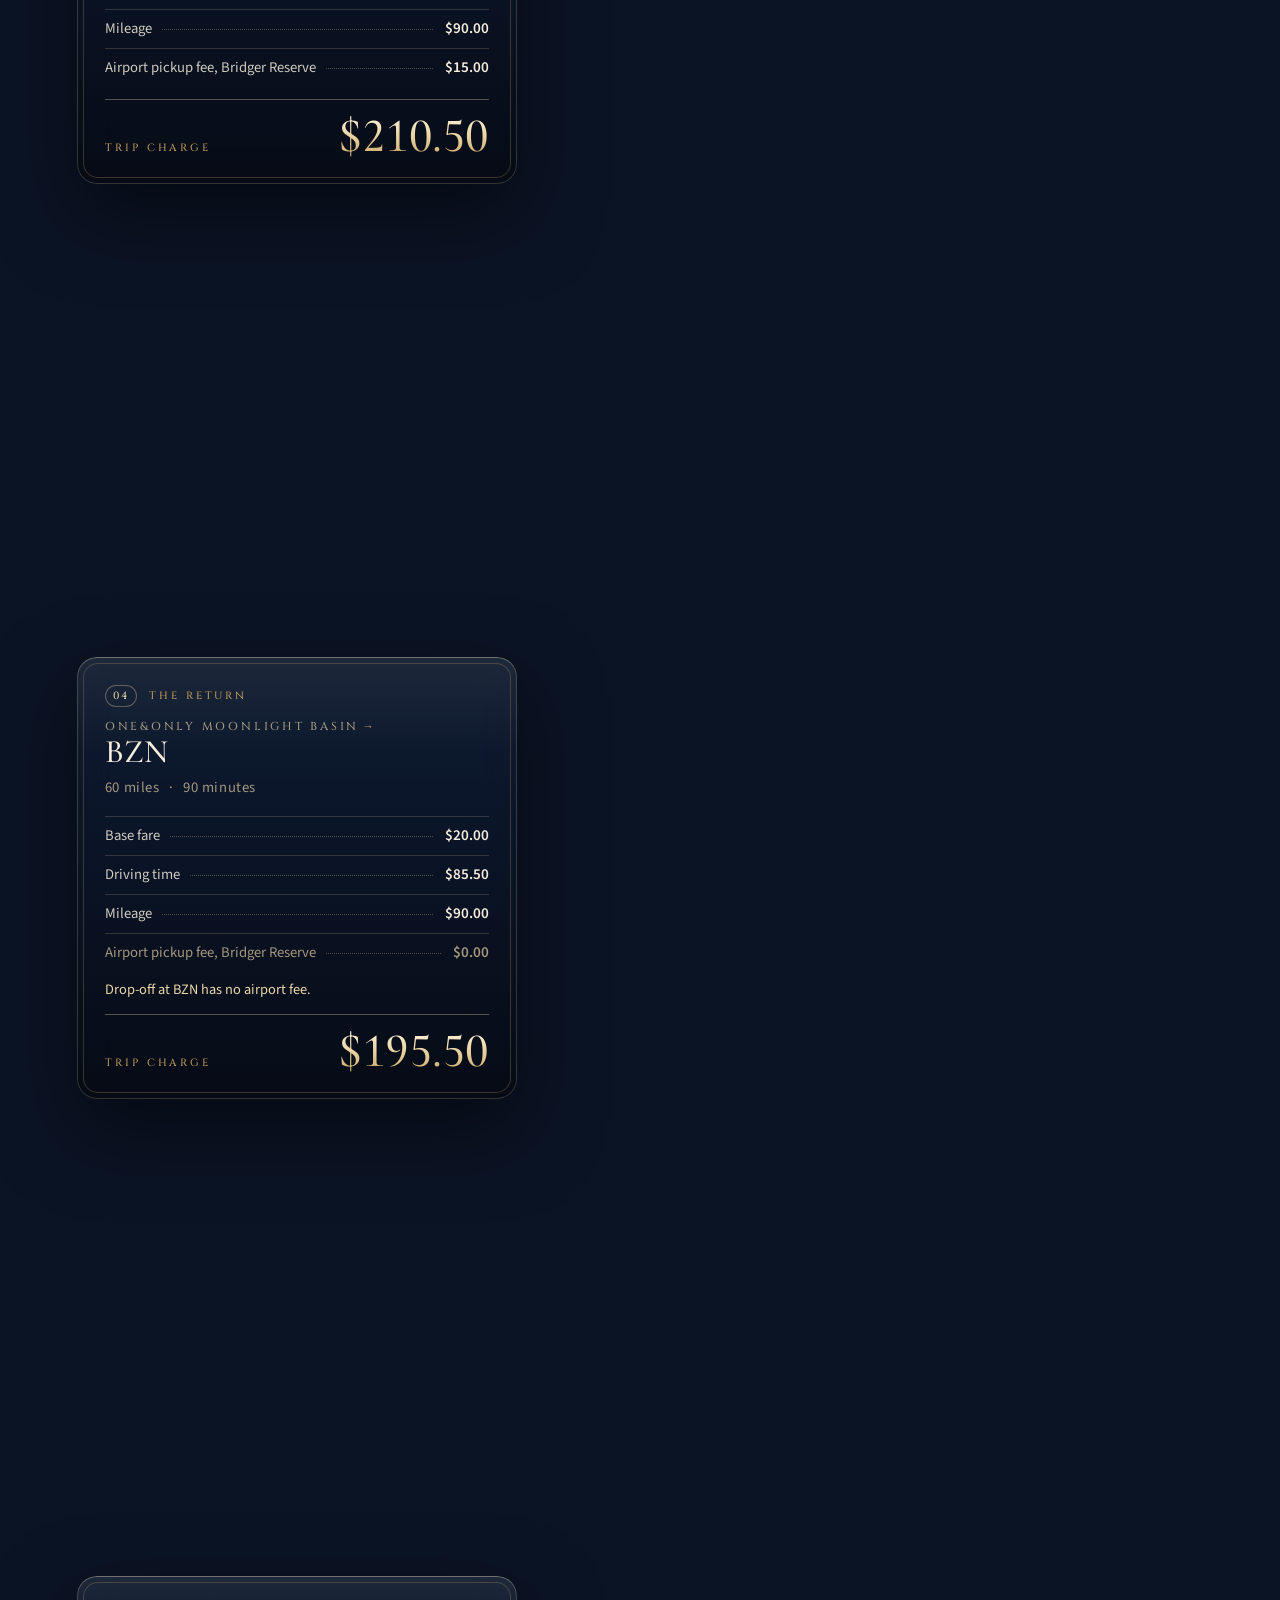
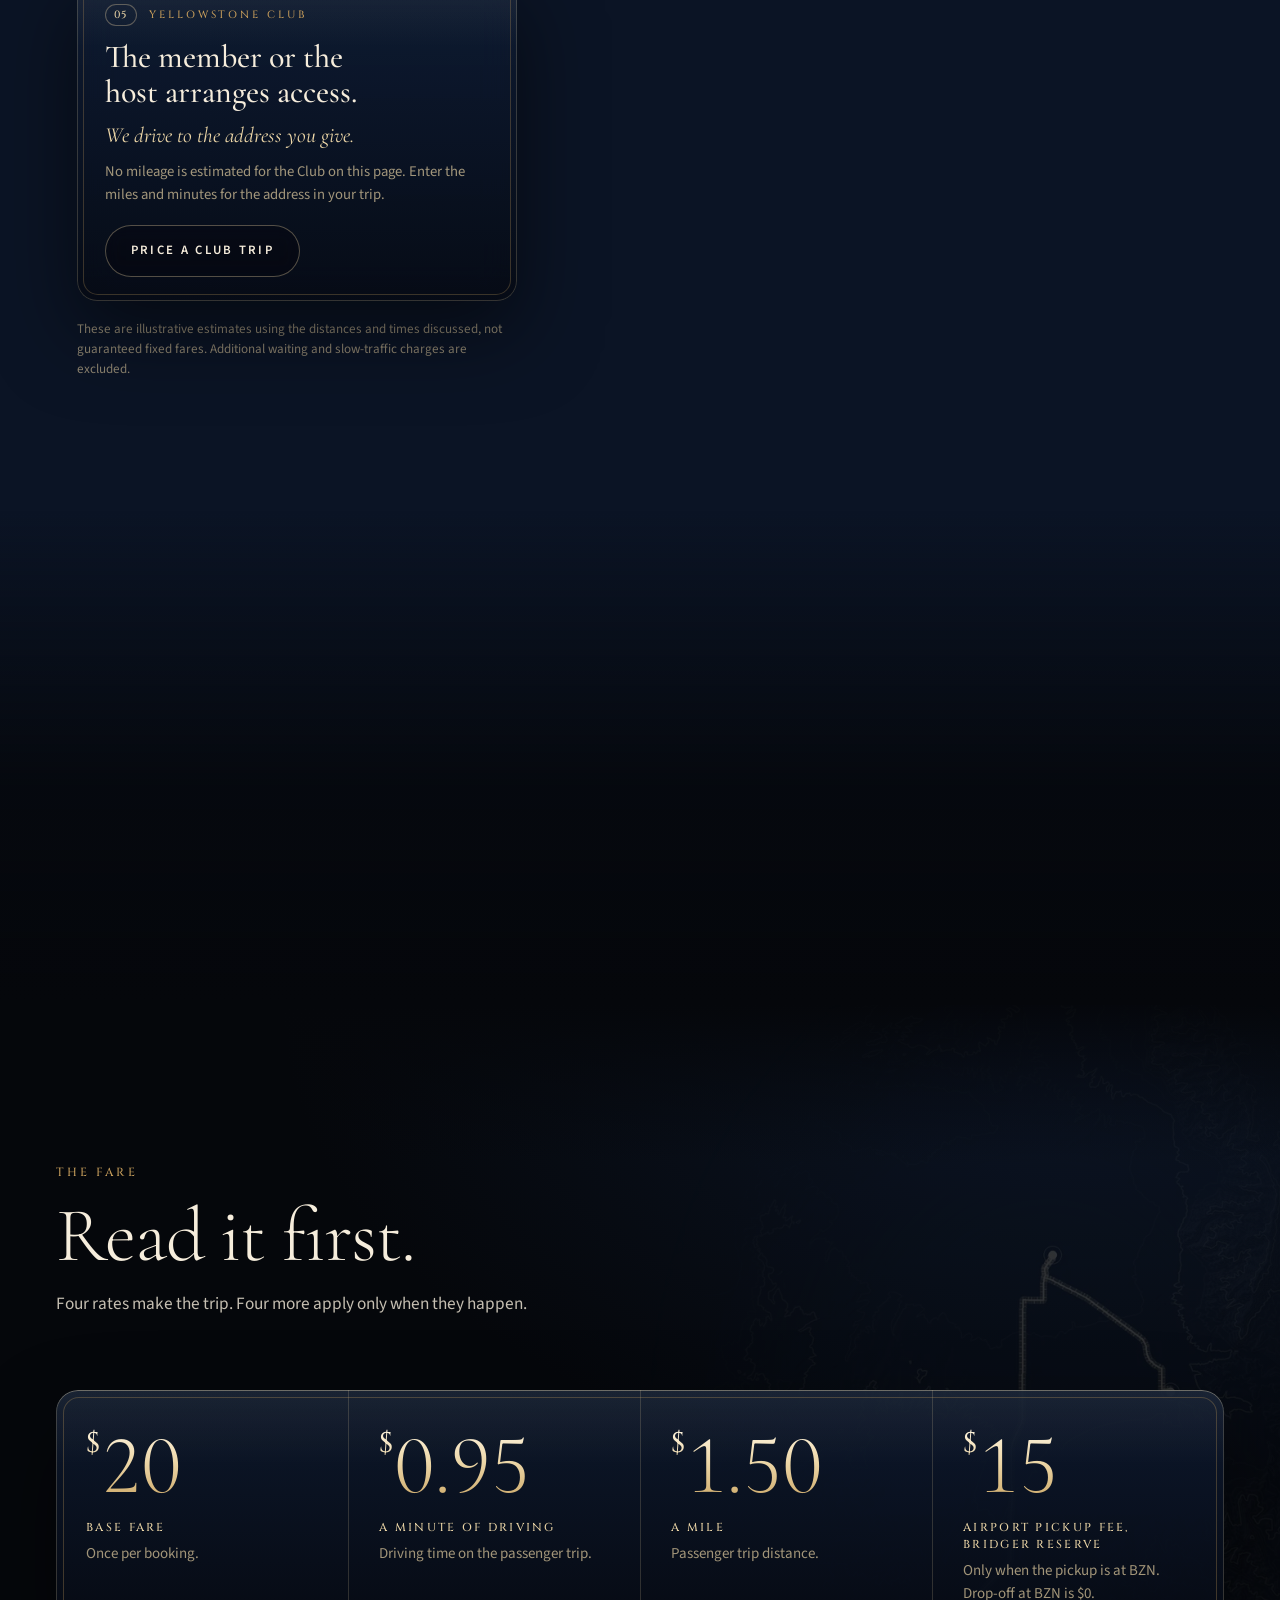
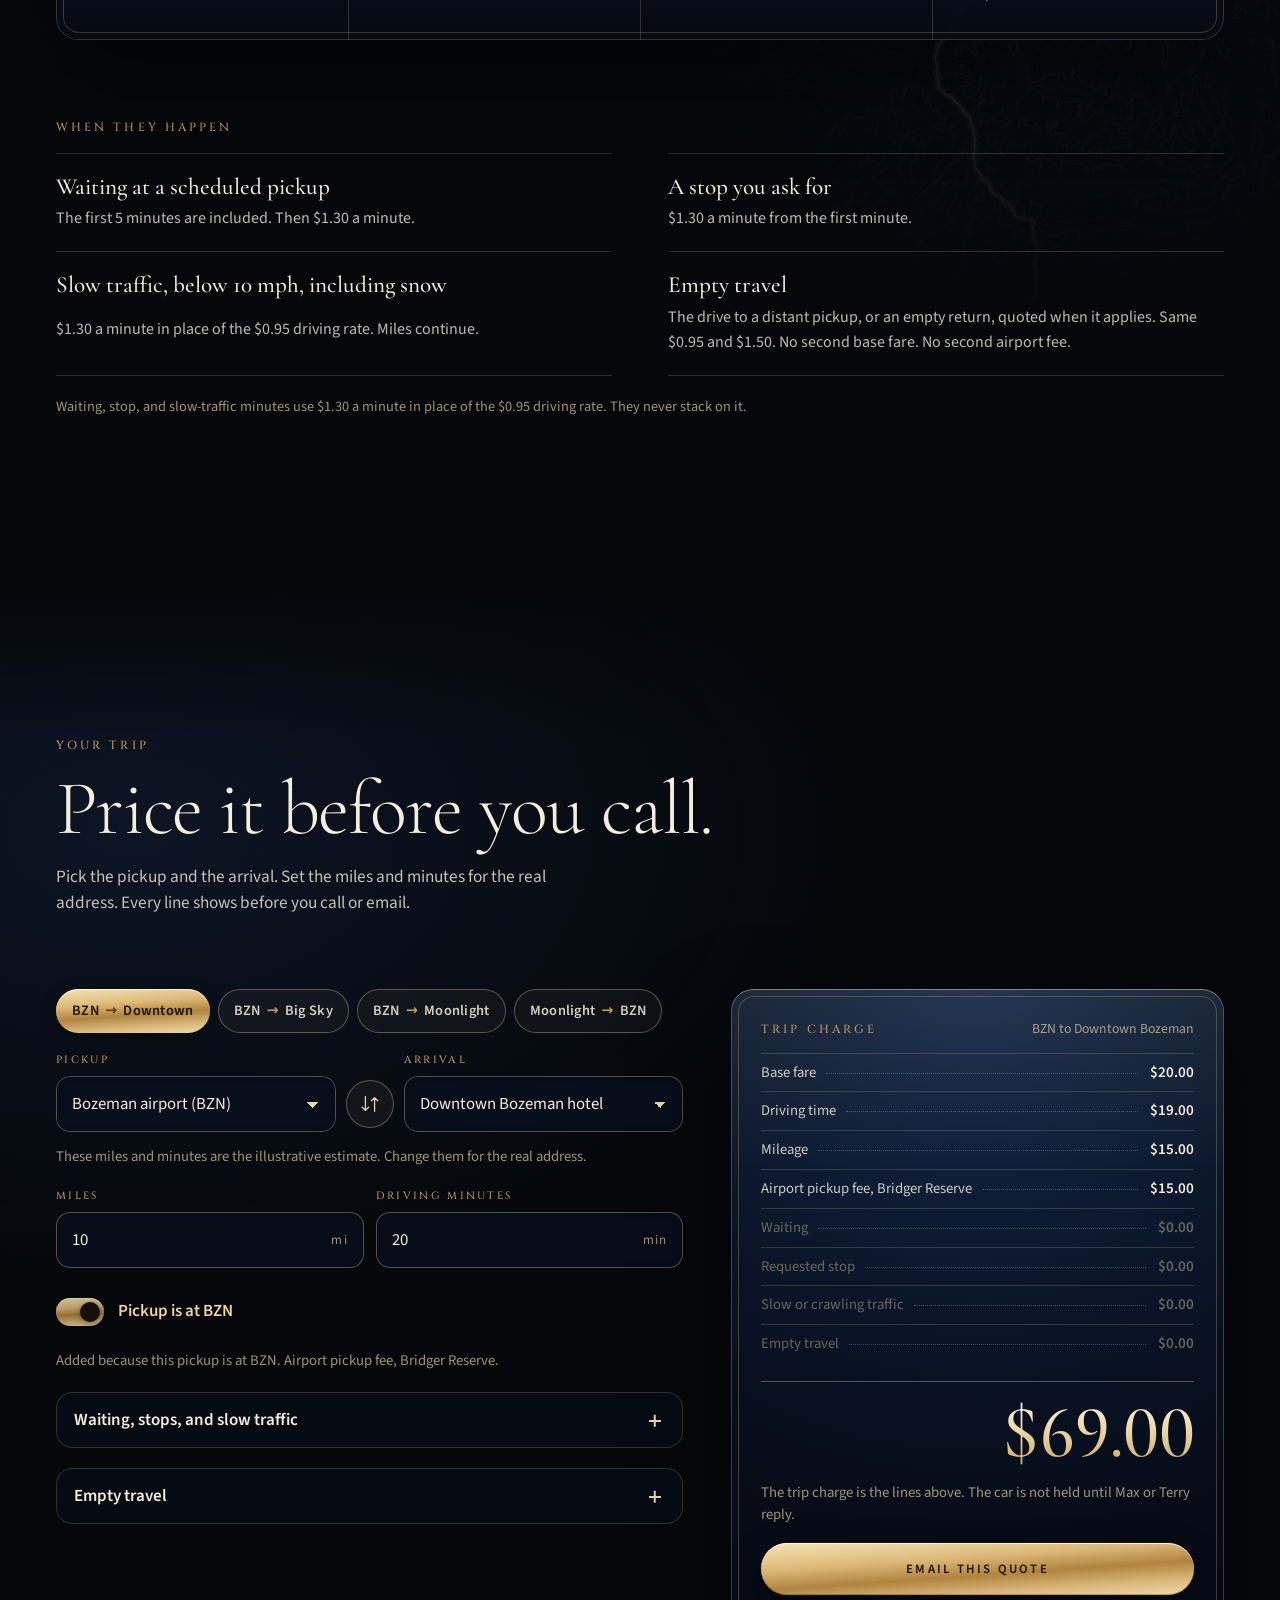
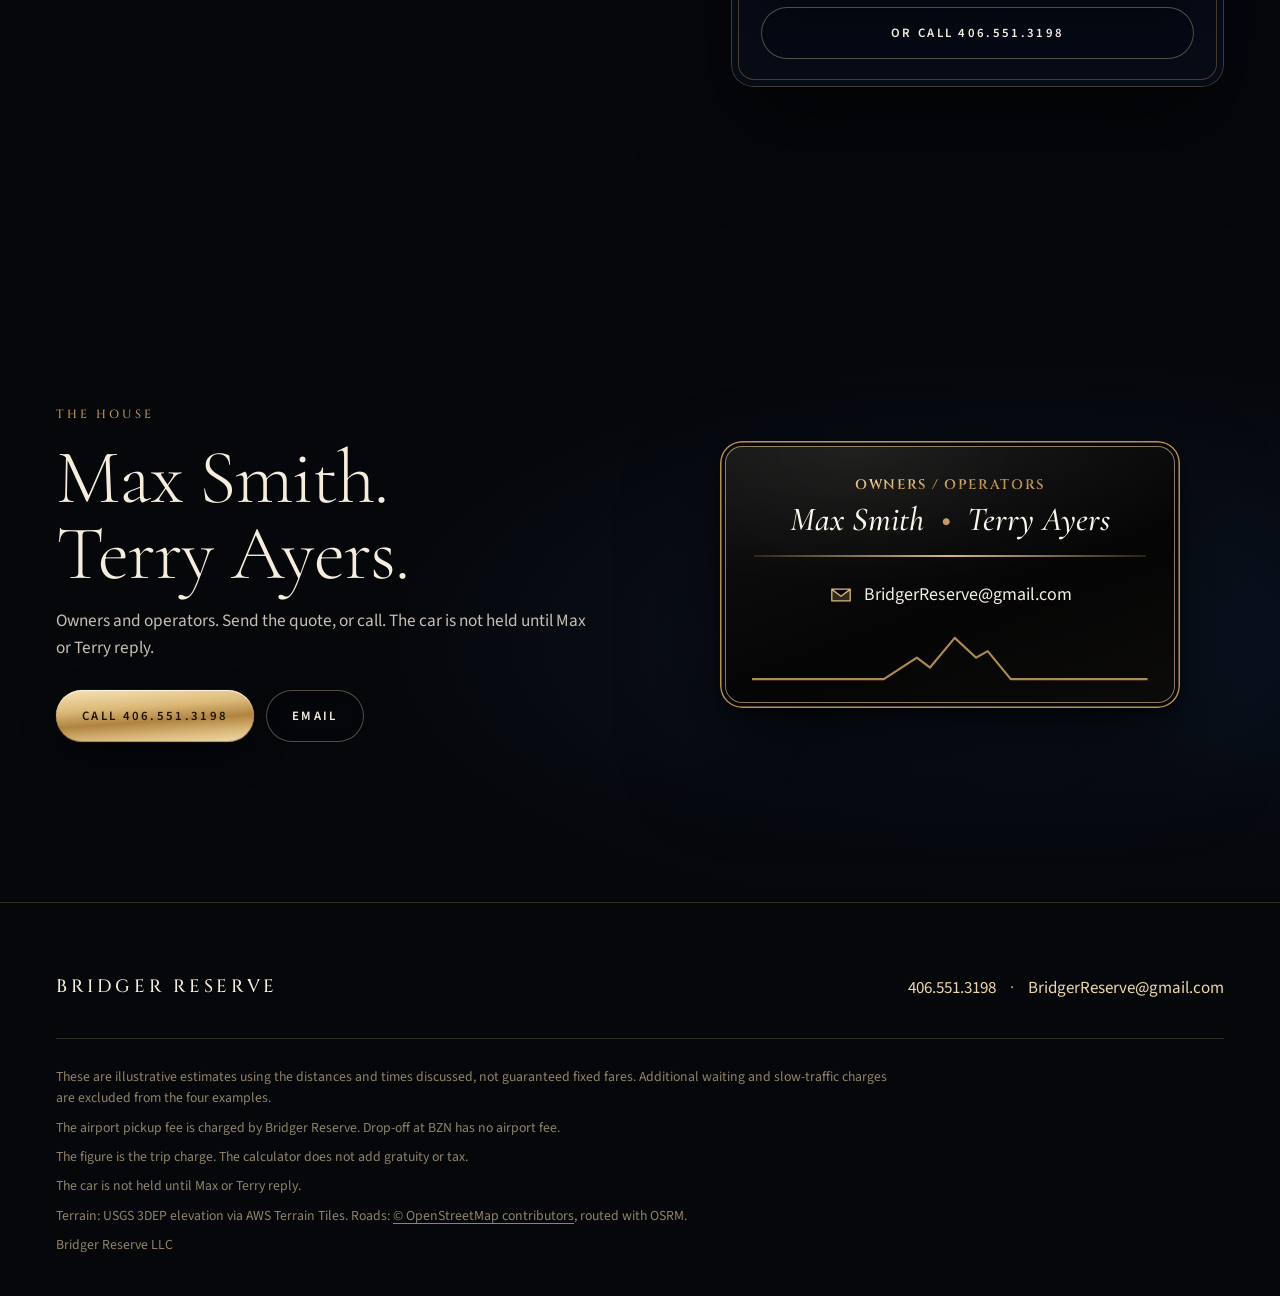
==== commit 888538cd: "Publish the Bridger Reserve website." ====
--- a/index.html
+++ b/index.html
@@ -2,18 +2,27 @@
 <html lang="en">
 <head>
   <meta charset="utf-8">
-  <meta name="viewport" content="width=device-width, initial-scale=1">
+  <meta name="viewport" content="width=device-width, initial-scale=1, viewport-fit=cover">
   <meta name="robots" content="noindex">
   <title>Bridger Reserve | Private car from Bozeman airport</title>
-  <meta name="description" content="Private chauffeur from Bozeman Yellowstone International Airport to Yellowstone Club, Big Sky, Moonlight Basin, and Bozeman. The trip charge is shown before you confirm.">
+  <meta name="description" content="Private chauffeur from Bozeman Yellowstone International Airport to downtown Bozeman, Big Sky, Moonlight Basin, and Yellowstone Club. The trip charge is shown line by line before you confirm.">
   <link rel="canonical" href="https://thomasg42.github.io/bridger-reserve/">
-  <meta property="og:title" content="Bridger Reserve">
-  <meta property="og:description" content="Private car from Bozeman airport. The trip charge is shown before you confirm.">
-  <meta property="og:image" content="https://thomasg42.github.io/bridger-reserve/assets/mark.jpg">
+  <meta property="og:title" content="Bridger Reserve · Chauffeur services">
+  <meta property="og:description" content="Private car from Bozeman airport. The fare, line by line, before you confirm.">
+  <meta property="og:image" content="https://thomasg42.github.io/bridger-reserve/assets/og.jpg">
+  <meta property="og:image:width" content="1200">
+  <meta property="og:image:height" content="630">
+  <meta property="og:url" content="https://thomasg42.github.io/bridger-reserve/">
   <meta property="og:type" content="website">
-  <meta name="theme-color" content="#07080b">
+  <meta name="twitter:card" content="summary_large_image">
+  <meta name="theme-color" content="#05070b">
+  <meta name="color-scheme" content="dark">
   <link rel="icon" href="favicon.svg" type="image/svg+xml">
-  <link rel="preload" href="fonts/cormorant-garamond-latin-500-normal.woff2" as="font" type="font/woff2" crossorigin>
+  <link rel="apple-touch-icon" href="assets/apple-touch-icon.png">
+  <link rel="preload" href="fonts/cormorant-garamond-latin-300-normal.woff2" as="font" type="font/woff2" crossorigin>
+  <link rel="preload" href="fonts/cinzel-latin-500-normal.woff2" as="font" type="font/woff2" crossorigin>
+  <link rel="preload" href="fonts/source-sans-3-latin-400-normal.woff2" as="font" type="font/woff2" crossorigin>
+  <link rel="preload" href="assets/mark.webp" as="image" type="image/webp" imagesrcset="assets/mark.webp 1x, assets/mark@2x.webp 2x">
   <link rel="stylesheet" href="styles.css">
   <script type="application/ld+json">
   {
@@ -24,206 +33,373 @@
     "telephone": "+1-406-551-3198",
     "email": "BridgerReserve@gmail.com",
     "url": "https://thomasg42.github.io/bridger-reserve/",
-    "image": "https://thomasg42.github.io/bridger-reserve/assets/mark.jpg",
-    "description": "Private chauffeur from Bozeman Yellowstone International Airport. The trip charge is shown before you confirm.",
+    "image": "https://thomasg42.github.io/bridger-reserve/assets/og.jpg",
+    "logo": "https://thomasg42.github.io/bridger-reserve/assets/mark.png",
+    "description": "Private chauffeur from Bozeman Yellowstone International Airport. The trip charge is shown line by line before you confirm.",
     "areaServed": ["Bozeman", "Big Sky", "Yellowstone Club", "Moonlight Basin"]
   }
   </script>
-  <script>document.documentElement.classList.add("js")</script>
+  <script>document.documentElement.classList.add("js");setTimeout(function(){var d=document.documentElement;if(!d.classList.contains("ready"))d.classList.add("no-motion")},3000)</script>
 </head>
 <body>
-  <a class="skip" href="#quote">Skip to the fare</a>
-  <div class="wrap">
-    <header class="header">
-      <a class="brand" href="#top">Bridger Reserve</a>
+  <a class="skip" href="#fare">Skip to the fare</a>
+
+  <header class="masthead" data-state="top">
+    <div class="masthead-inner">
+      <a class="wordmark" href="#top" aria-label="Bridger Reserve, back to the top">
+        <span class="wordmark-name">Bridger Reserve</span>
+        <span class="wordmark-sub">Chauffeur services</span>
+      </a>
+      <nav class="masthead-nav" aria-label="Sections">
+        <a href="#drive">The drive</a>
+        <a href="#fare">The fare</a>
+        <a href="#trip">Your trip</a>
+        <a href="#house">The house</a>
+      </nav>
       <a class="call" href="tel:+14065513198" aria-label="Call Bridger Reserve at 406.551.3198">
-        <strong>Call Now</strong>
-        <span>406.551.3198</span>
+        <svg class="call-icon" viewBox="0 0 24 24" aria-hidden="true"><path d="M7.2 3.6h-2a1.6 1.6 0 0 0-1.6 1.7A15.3 15.3 0 0 0 18.7 20.4a1.6 1.6 0 0 0 1.7-1.6v-2a1.2 1.2 0 0 0-.9-1.2l-3-.8a1.2 1.2 0 0 0-1.2.4l-1.1 1.3a11.6 11.6 0 0 1-5-5l1.3-1.1a1.2 1.2 0 0 0 .4-1.2l-.8-3a1.2 1.2 0 0 0-1.2-.9Z"/></svg>
+        <span class="call-copy"><strong>Call Now</strong><span>406.551.3198</span></span>
       </a>
-    </header>
-
-    <main id="top">
-      <section class="hero" aria-labelledby="sentence">
-        <svg class="ridge" viewBox="0 0 800 160" aria-hidden="true">
-          <path d="M0 120 L70 92 L130 112 L210 58 L290 104 L370 36 L460 98 L540 70 L630 108 L710 76 L800 118"></path>
-        </svg>
-        <img class="mark" src="assets/mark.jpg" width="472" height="288" alt="Bridger Reserve chauffeur services, 406.551.3198">
-        <h1 id="sentence">
-          <span class="rise">Private car.</span>
-          <span class="rise rise-2">The number is plain</span>
-          <span class="rise rise-3">before you confirm.</span>
-        </h1>
-        <p class="lede">Bozeman airport to Yellowstone Club, Big Sky, Moonlight Basin, and town.</p>
-        <p class="jumps">
-          <a href="#drive">The drive</a>
-          <a href="#fare">The fare</a>
-          <a href="#house">The house</a>
-        </p>
-      </section>
-
-      <section id="drive" aria-labelledby="drive-title">
-        <p class="kicker" data-pause style="--i:0">The drive</p>
-        <h2 id="drive-title" data-pause style="--i:1">Four arrivals.</h2>
-        <ol class="route" data-pause style="--i:0">
-          <li>BZN to downtown Bozeman hotel.</li>
-          <li>BZN to Big Sky Resort, Mountain Village.</li>
-          <li>BZN to One&amp;Only Moonlight Basin.</li>
-          <li>One&amp;Only Moonlight Basin back to BZN.</li>
+    </div>
+  </header>
+
+  <main id="top">
+    <div class="flight">
+      <div class="flight-stage" data-state="idle" aria-hidden="true">
+        <img class="flight-relief" src="assets/relief.webp" width="1100" height="1482" alt="" decoding="async">
+        <canvas class="flight-canvas"></canvas>
+        <div class="flight-places">
+          <span class="place" data-place="bzn"><span>BZN</span></span>
+          <span class="place" data-place="bozeman"><span>Bozeman</span></span>
+          <span class="place" data-place="bigsky"><span>Big Sky</span></span>
+          <span class="place" data-place="moonlight"><span>Moonlight Basin</span></span>
+          <span class="place place-peak" data-place="lonepeak"><span>Lone Peak</span></span>
+          <span class="place" data-place="yc"><span>Yellowstone Club</span></span>
+        </div>
+        <span class="flight-light"></span>
+        <div class="flight-veil"></div>
+      </div>
+
+      <section class="beat hero" data-beat aria-labelledby="hero-title">
+        <div class="hero-inner">
+          <div class="plaque" data-tilt>
+            <picture>
+              <source type="image/webp" srcset="assets/mark.webp 1x, assets/mark@2x.webp 2x">
+              <img src="assets/mark.png" width="467" height="258" alt="Bridger Reserve chauffeur services, 406.551.3198" fetchpriority="high">
+            </picture>
+            <span class="plaque-sheen" aria-hidden="true"></span>
+          </div>
+          <p class="kicker hero-kicker">Chauffeur services <span aria-hidden="true">·</span> Bozeman, Montana</p>
+          <h1 id="hero-title"><span>Private car</span> <span>to the mountain.</span></h1>
+          <p class="hero-promise">The fare, line by line, before you confirm.</p>
+          <p class="hero-lede">BZN to downtown Bozeman, Big Sky, Moonlight Basin, and Yellowstone Club.</p>
+          <div class="actions">
+            <a class="btn btn-gold" href="#fare"><span>See the fare</span></a>
+            <a class="btn btn-line" href="tel:+14065513198"><span>Call 406.551.3198</span></a>
+          </div>
+        </div>
+        <a class="cue" href="#drive"><span>The drive</span><i aria-hidden="true"></i></a>
+      </section>
+
+      <section class="beat" id="drive" data-beat aria-labelledby="trip-town">
+        <h2 class="sr-only">The drive</h2>
+        <article class="trip">
+          <p class="trip-step"><span>01</span> Downtown</p>
+          <h3 id="trip-town" class="trip-title"><span class="from">BZN</span><span class="to">Downtown Bozeman hotel</span></h3>
+          <p class="trip-est">10 miles <span aria-hidden="true">·</span> 20 minutes</p>
+          <dl class="ledger">
+            <div><dt>Base fare</dt><dd>$20.00</dd></div>
+            <div><dt>Driving time</dt><dd>$19.00</dd></div>
+            <div><dt>Mileage</dt><dd>$15.00</dd></div>
+            <div><dt>Airport pickup fee, Bridger Reserve</dt><dd>$15.00</dd></div>
+          </dl>
+          <p class="trip-sum"><span>Trip charge</span><strong class="sum" data-cents="6900">$69.00</strong></p>
+        </article>
+      </section>
+
+      <section class="beat" id="trip-2" data-beat aria-labelledby="trip-sky">
+        <article class="trip">
+          <p class="trip-step"><span>02</span> Big Sky</p>
+          <h3 id="trip-sky" class="trip-title"><span class="from">BZN</span><span class="to">Big Sky Resort, Mountain Village</span></h3>
+          <p class="trip-est">55 miles <span aria-hidden="true">·</span> 80 minutes</p>
+          <dl class="ledger">
+            <div><dt>Base fare</dt><dd>$20.00</dd></div>
+            <div><dt>Driving time</dt><dd>$76.00</dd></div>
+            <div><dt>Mileage</dt><dd>$82.50</dd></div>
+            <div><dt>Airport pickup fee, Bridger Reserve</dt><dd>$15.00</dd></div>
+          </dl>
+          <p class="trip-sum"><span>Trip charge</span><strong class="sum" data-cents="19350">$193.50</strong></p>
+        </article>
+      </section>
+
+      <section class="beat" id="trip-3" data-beat aria-labelledby="trip-moon">
+        <article class="trip">
+          <p class="trip-step"><span>03</span> Moonlight Basin</p>
+          <h3 id="trip-moon" class="trip-title"><span class="from">BZN</span><span class="to">One&amp;Only Moonlight Basin</span></h3>
+          <p class="trip-est">60 miles <span aria-hidden="true">·</span> 90 minutes</p>
+          <dl class="ledger">
+            <div><dt>Base fare</dt><dd>$20.00</dd></div>
+            <div><dt>Driving time</dt><dd>$85.50</dd></div>
+            <div><dt>Mileage</dt><dd>$90.00</dd></div>
+            <div><dt>Airport pickup fee, Bridger Reserve</dt><dd>$15.00</dd></div>
+          </dl>
+          <p class="trip-sum"><span>Trip charge</span><strong class="sum" data-cents="21050">$210.50</strong></p>
+        </article>
+      </section>
+
+      <section class="beat" id="trip-4" data-beat aria-labelledby="trip-back">
+        <article class="trip">
+          <p class="trip-step"><span>04</span> The return</p>
+          <h3 id="trip-back" class="trip-title"><span class="from">One&amp;Only Moonlight Basin</span><span class="to">BZN</span></h3>
+          <p class="trip-est">60 miles <span aria-hidden="true">·</span> 90 minutes</p>
+          <dl class="ledger">
+            <div><dt>Base fare</dt><dd>$20.00</dd></div>
+            <div><dt>Driving time</dt><dd>$85.50</dd></div>
+            <div><dt>Mileage</dt><dd>$90.00</dd></div>
+            <div class="is-zero"><dt>Airport pickup fee, Bridger Reserve</dt><dd>$0.00</dd></div>
+          </dl>
+          <p class="trip-note">Drop-off at BZN has no airport fee.</p>
+          <p class="trip-sum"><span>Trip charge</span><strong class="sum" data-cents="19550">$195.50</strong></p>
+        </article>
+      </section>
+
+      <section class="beat beat-last" id="trip-5" data-beat aria-labelledby="trip-club">
+        <article class="trip trip-club">
+          <p class="trip-step"><span>05</span> Yellowstone Club</p>
+          <h3 id="trip-club" class="trip-title-note">The member or the host arranges access.</h3>
+          <p class="trip-line">We drive to the address you give.</p>
+          <p class="trip-fine">No mileage is estimated for the Club on this page. Enter the miles and minutes for the address in your trip.</p>
+          <a class="btn btn-line" href="#trip" data-preset="bzn|club"><span>Price a Club trip</span></a>
+        </article>
+        <p class="flight-fine">These are illustrative estimates using the distances and times discussed, not guaranteed fixed fares. Additional waiting and slow-traffic charges are excluded.</p>
+      </section>
+    </div>
+
+    <section id="fare" class="section fare" aria-labelledby="fare-title">
+      <img class="section-art" src="assets/relief.webp" width="1100" height="1482" alt="" loading="lazy" decoding="async">
+      <div class="wrap">
+        <header class="section-head" data-reveal>
+          <p class="kicker">The fare</p>
+          <h2 id="fare-title">Read it first.</h2>
+          <p class="section-lede">Four rates make the trip. Four more apply only when they happen.</p>
+        </header>
+
+        <ol class="rates" data-reveal>
+          <li class="rate">
+            <span class="rate-amount"><span class="cur">$</span>20</span>
+            <span class="rate-name">Base fare</span>
+            <span class="rate-note">Once per booking.</span>
+          </li>
+          <li class="rate">
+            <span class="rate-amount"><span class="cur">$</span>0.95</span>
+            <span class="rate-name">A minute of driving</span>
+            <span class="rate-note">Driving time on the passenger trip.</span>
+          </li>
+          <li class="rate">
+            <span class="rate-amount"><span class="cur">$</span>1.50</span>
+            <span class="rate-name">A mile</span>
+            <span class="rate-note">Passenger trip distance.</span>
+          </li>
+          <li class="rate rate-airport">
+            <span class="rate-amount"><span class="cur">$</span>15</span>
+            <span class="rate-name">Airport pickup fee, Bridger Reserve</span>
+            <span class="rate-note">Only when the pickup is at BZN. Drop-off at BZN is $0.</span>
+          </li>
         </ol>
-        <div class="club">
-          <p class="pause" data-pause style="--i:0">Yellowstone Club.</p>
-          <p class="pause" data-pause style="--i:1">The member or the host arranges access.</p>
-          <p class="pause" data-pause style="--i:2">We drive to the address you give.</p>
-          <p class="note" data-pause style="--i:3">No mileage is estimated for the Club on this page.</p>
+
+        <div class="adjust" data-reveal>
+          <h3 class="kicker">When they happen</h3>
+          <dl class="adjust-list">
+            <div>
+              <dt>Waiting at a scheduled pickup</dt>
+              <dd>The first 5 minutes are included. Then $1.30 a minute.</dd>
+            </div>
+            <div>
+              <dt>A stop you ask for</dt>
+              <dd>$1.30 a minute from the first minute.</dd>
+            </div>
+            <div>
+              <dt>Slow traffic, below 10 mph, including snow</dt>
+              <dd>$1.30 a minute in place of the $0.95 driving rate. Miles continue.</dd>
+            </div>
+            <div>
+              <dt>Empty travel</dt>
+              <dd>The drive to a distant pickup, or an empty return, quoted when it applies. Same $0.95 and $1.50. No second base fare. No second airport fee.</dd>
+            </div>
+          </dl>
+          <p class="fine">Waiting, stop, and slow-traffic minutes use $1.30 a minute in place of the $0.95 driving rate. They never stack on it.</p>
         </div>
-      </section>
-
-      <section id="fare" aria-labelledby="fare-title">
-        <p class="kicker" data-pause style="--i:0">The fare</p>
-        <h2 id="fare-title" data-pause style="--i:1">Read it first.</h2>
-        <svg class="fare-line" data-pause viewBox="0 0 600 28" aria-hidden="true">
-          <path pathLength="1" d="M2 18 C 70 18, 90 6, 150 8 S 250 22, 330 10 S 470 4, 598 16"></path>
-        </svg>
-        <ul class="rules">
-          <li data-pause style="--i:0">$20 base, once.</li>
-          <li data-pause style="--i:1">$0.95 a minute of driving.</li>
-          <li data-pause style="--i:2">$1.50 a mile.</li>
-          <li data-pause style="--i:3">$15 when the pickup is at BZN. The airport pickup fee is charged by Bridger Reserve.</li>
-        </ul>
-        <p class="note">Waiting and slow traffic use $1.30 a minute in place of the $0.95 driving rate. Mileage continues while the car is moving. The first 5 minutes of waiting at a scheduled pickup are included. A stop you asked for is $1.30 a minute from the first minute.</p>
-        <p class="note">These are illustrative estimates using the distances and times discussed, not guaranteed fixed fares. Additional waiting and slow-traffic charges are excluded.</p>
-
-        <ul class="samples">
-          <li class="sample">
-            <h3>BZN → downtown Bozeman hotel</h3>
-            <p class="est">10 miles. 20 minutes.</p>
-            <dl>
-              <div><dt>Base</dt><dd>$20</dd></div>
-              <div><dt>Time</dt><dd>$19</dd></div>
-              <div><dt>Mileage</dt><dd>$15</dd></div>
-              <div><dt>Airport pickup</dt><dd>$15</dd></div>
-            </dl>
-            <p class="sum" data-cents="6900">$69.00</p>
-          </li>
-          <li class="sample">
-            <h3>BZN → Big Sky Resort, Mountain Village</h3>
-            <p class="est">55 miles. 80 minutes.</p>
-            <dl>
-              <div><dt>Base</dt><dd>$20</dd></div>
-              <div><dt>Time</dt><dd>$76</dd></div>
-              <div><dt>Mileage</dt><dd>$82.50</dd></div>
-              <div><dt>Airport pickup</dt><dd>$15</dd></div>
-            </dl>
-            <p class="sum" data-cents="19350">$193.50</p>
-          </li>
-          <li class="sample">
-            <h3>BZN → One&amp;Only Moonlight Basin</h3>
-            <p class="est">60 miles. 90 minutes.</p>
-            <dl>
-              <div><dt>Base</dt><dd>$20</dd></div>
-              <div><dt>Time</dt><dd>$85.50</dd></div>
-              <div><dt>Mileage</dt><dd>$90</dd></div>
-              <div><dt>Airport pickup</dt><dd>$15</dd></div>
-            </dl>
-            <p class="sum" data-cents="21050">$210.50</p>
-          </li>
-          <li class="sample">
-            <h3>One&amp;Only Moonlight Basin → BZN</h3>
-            <p class="est">60 miles. 90 minutes.</p>
-            <dl>
-              <div><dt>Base</dt><dd>$20</dd></div>
-              <div><dt>Time</dt><dd>$85.50</dd></div>
-              <div><dt>Mileage</dt><dd>$90</dd></div>
-              <div><dt>Airport pickup</dt><dd>$0</dd></div>
-            </dl>
-            <p class="sum" data-cents="19550">$195.50</p>
-          </li>
-        </ul>
-
-        <form id="quote" class="plaque" action="mailto:BridgerReserve@gmail.com" method="post" enctype="text/plain">
-          <h3 class="calc-title">Your trip.</h3>
-          <fieldset class="fields">
-            <legend class="kicker">Passenger trip</legend>
-            <label>Pickup
-              <select id="pickup" name="pickup">
-                <option value="bzn" selected>Bozeman airport (BZN)</option>
-                <option value="hotel">Downtown Bozeman hotel</option>
-                <option value="bigsky">Big Sky Resort, Mountain Village</option>
-                <option value="moon">One&amp;Only Moonlight Basin</option>
-                <option value="club">Yellowstone Club</option>
-                <option value="other">Another address</option>
-              </select>
+      </div>
+    </section>
+
+    <section id="trip" class="section build" aria-labelledby="quote-title">
+      <div class="wrap">
+        <header class="section-head" data-reveal>
+          <p class="kicker">Your trip</p>
+          <h2 id="quote-title">Price it before you call.</h2>
+          <p class="section-lede">Pick the pickup and the arrival. Set the miles and minutes for the real address. Every line shows before you call or email.</p>
+        </header>
+
+        <form id="quote" class="builder" action="mailto:BridgerReserve@gmail.com" method="post" enctype="text/plain" novalidate>
+          <div class="builder-form" data-reveal>
+            <div class="chips" role="group" aria-label="Sample trips">
+              <button type="button" class="chip" data-pair="bzn|hotel" aria-pressed="true">BZN <i aria-hidden="true">→</i> Downtown</button>
+              <button type="button" class="chip" data-pair="bzn|bigsky" aria-pressed="false">BZN <i aria-hidden="true">→</i> Big Sky</button>
+              <button type="button" class="chip" data-pair="bzn|moon" aria-pressed="false">BZN <i aria-hidden="true">→</i> Moonlight</button>
+              <button type="button" class="chip" data-pair="moon|bzn" aria-pressed="false">Moonlight <i aria-hidden="true">→</i> BZN</button>
+            </div>
+
+            <div class="route-pick">
+              <label class="field">
+                <span class="field-label">Pickup</span>
+                <select id="pickup" name="pickup">
+                  <option value="bzn" selected>Bozeman airport (BZN)</option>
+                  <option value="hotel">Downtown Bozeman hotel</option>
+                  <option value="bigsky">Big Sky Resort, Mountain Village</option>
+                  <option value="moon">One&amp;Only Moonlight Basin</option>
+                  <option value="club">Yellowstone Club</option>
+                  <option value="other">Another address</option>
+                </select>
+              </label>
+              <button type="button" id="swap" class="swap" aria-label="Swap pickup and arrival">
+                <svg viewBox="0 0 24 24" aria-hidden="true"><path d="M7 4v15m0 0-3.5-3.5M7 19l3.5-3.5M17 20V5m0 0-3.5 3.5M17 5l3.5 3.5"/></svg>
+              </button>
+              <label class="field">
+                <span class="field-label">Arrival</span>
+                <select id="arrival" name="arrival">
+                  <option value="bzn">Bozeman airport (BZN)</option>
+                  <option value="hotel" selected>Downtown Bozeman hotel</option>
+                  <option value="bigsky">Big Sky Resort, Mountain Village</option>
+                  <option value="moon">One&amp;Only Moonlight Basin</option>
+                  <option value="club">Yellowstone Club</option>
+                  <option value="other">Another address</option>
+                </select>
+              </label>
+            </div>
+            <p id="pair-hint" class="help" hidden>These miles and minutes are the illustrative estimate. Change them for the real address.</p>
+            <p id="club-note" class="help" hidden>Yellowstone Club miles are not estimated here. Enter the miles and minutes for the address.</p>
+
+            <div class="pair">
+              <label class="field">
+                <span class="field-label">Miles</span>
+                <span class="unit-wrap"><input id="miles" name="miles" type="number" inputmode="decimal" min="0" step="0.1" value="10" autocomplete="off"><span class="unit" aria-hidden="true">mi</span></span>
+              </label>
+              <label class="field">
+                <span class="field-label">Driving minutes</span>
+                <span class="unit-wrap"><input id="minutes" name="minutes" type="number" inputmode="numeric" min="0" step="1" value="20" autocomplete="off"><span class="unit" aria-hidden="true">min</span></span>
+              </label>
+            </div>
+
+            <label class="toggle">
+              <input id="airport" name="airport" type="checkbox" checked>
+              <span class="toggle-ui" aria-hidden="true"></span>
+              <span class="toggle-text">Pickup is at BZN</span>
             </label>
-            <label>Arrival
-              <select id="arrival" name="arrival">
-                <option value="bzn">Bozeman airport (BZN)</option>
-                <option value="hotel" selected>Downtown Bozeman hotel</option>
-                <option value="bigsky">Big Sky Resort, Mountain Village</option>
-                <option value="moon">One&amp;Only Moonlight Basin</option>
-                <option value="club">Yellowstone Club</option>
-                <option value="other">Another address</option>
-              </select>
-            </label>
-            <label>Miles
-              <input id="miles" name="miles" type="number" inputmode="decimal" min="0" step="0.1" value="10" autocomplete="off">
-            </label>
-            <label>Driving minutes
-              <input id="minutes" name="minutes" type="number" inputmode="numeric" min="0" step="1" value="20" autocomplete="off">
-            </label>
-            <p id="pair-hint" class="help wide" hidden>These miles and minutes are the illustrative estimate. Change them for the real address.</p>
-            <p id="club-note" class="help wide" hidden>Yellowstone Club miles are not estimated here. Enter the miles and minutes for the address.</p>
-            <label class="choice wide">
-              <input id="airport" name="airport" type="checkbox" checked>
-              Pickup is at BZN
-            </label>
-            <p id="airport-lock" class="help wide" hidden>Added because this pickup is at BZN. Airport pickup fee, Bridger Reserve.</p>
-            <label>Minutes waiting at the scheduled pickup
-              <input id="wait" name="wait" type="number" inputmode="numeric" min="0" step="1" value="0" autocomplete="off">
-            </label>
-            <label>Minutes at a stop you asked for
-              <input id="stop" name="stop" type="number" inputmode="numeric" min="0" step="1" value="0" autocomplete="off">
-            </label>
-            <label class="wide">Minutes below 10 mph, including snow
-              <input id="slow" name="slow" type="number" inputmode="numeric" min="0" step="1" value="0" autocomplete="off">
-            </label>
-            <p class="help wide">Enter slow minutes here, not again in driving minutes. Those minutes replace the $0.95 rate. The first 5 waiting minutes at a scheduled pickup are included. A requested stop is billed from the first minute.</p>
-            <label>Empty miles
-              <input id="empty-miles" name="empty-miles" type="number" inputmode="decimal" min="0" step="0.1" value="0" autocomplete="off">
-            </label>
-            <label>Empty minutes
-              <input id="empty-minutes" name="empty-minutes" type="number" inputmode="numeric" min="0" step="1" value="0" autocomplete="off">
-            </label>
-            <p class="help wide">Empty travel is the drive to meet you, or the return without you. Same $0.95 a minute and $1.50 a mile. No second base fare. No second airport fee. Leave both at 0 when there is none.</p>
-          </fieldset>
-          <dl id="lines"></dl>
-          <p class="kicker">Trip charge</p>
-          <p id="total" class="total" aria-live="polite"></p>
-          <p id="quote-status" class="status">Enter miles and minutes.</p>
-          <button id="email" type="button" disabled>Email this quote</button>
-          <a class="text-call" href="tel:+14065513198">Or call 406.551.3198</a>
-          <noscript>
-            <p class="note">Call 406.551.3198 or email BridgerReserve@gmail.com. The examples above are the fare sheet.</p>
-          </noscript>
+            <p id="airport-lock" class="help" hidden>Added because this pickup is at BZN. Airport pickup fee, Bridger Reserve.</p>
+
+            <details class="more">
+              <summary>Waiting, stops, and slow traffic</summary>
+              <div class="more-body">
+                <div class="pair pair-3">
+                  <label class="field">
+                    <span class="field-label">Waiting at the scheduled pickup</span>
+                    <span class="unit-wrap"><input id="wait" name="wait" type="number" inputmode="numeric" min="0" step="1" value="0" autocomplete="off"><span class="unit" aria-hidden="true">min</span></span>
+                  </label>
+                  <label class="field">
+                    <span class="field-label">At a stop you asked for</span>
+                    <span class="unit-wrap"><input id="stop" name="stop" type="number" inputmode="numeric" min="0" step="1" value="0" autocomplete="off"><span class="unit" aria-hidden="true">min</span></span>
+                  </label>
+                  <label class="field">
+                    <span class="field-label">Below 10 mph, including snow</span>
+                    <span class="unit-wrap"><input id="slow" name="slow" type="number" inputmode="numeric" min="0" step="1" value="0" autocomplete="off"><span class="unit" aria-hidden="true">min</span></span>
+                  </label>
+                </div>
+                <p class="help">Enter slow minutes here, not again in driving minutes. Those minutes replace the $0.95 rate. The first 5 waiting minutes at a scheduled pickup are included. A requested stop is billed from the first minute.</p>
+              </div>
+            </details>
+
+            <details class="more">
+              <summary>Empty travel</summary>
+              <div class="more-body">
+                <div class="pair">
+                  <label class="field">
+                    <span class="field-label">Empty miles</span>
+                    <span class="unit-wrap"><input id="empty-miles" name="empty-miles" type="number" inputmode="decimal" min="0" step="0.1" value="0" autocomplete="off"><span class="unit" aria-hidden="true">mi</span></span>
+                  </label>
+                  <label class="field">
+                    <span class="field-label">Empty minutes</span>
+                    <span class="unit-wrap"><input id="empty-minutes" name="empty-minutes" type="number" inputmode="numeric" min="0" step="1" value="0" autocomplete="off"><span class="unit" aria-hidden="true">min</span></span>
+                  </label>
+                </div>
+                <p class="help">Empty travel is the drive to meet you, or the return without you. Same $0.95 a minute and $1.50 a mile. No second base fare. No second airport fee. Leave both at 0 when there is none.</p>
+              </div>
+            </details>
+          </div>
+
+          <aside class="receipt" aria-labelledby="receipt-title" data-reveal>
+            <div class="receipt-head">
+              <p class="kicker" id="receipt-title">Trip charge</p>
+              <p class="receipt-route" id="receipt-route"></p>
+            </div>
+            <dl id="lines" class="ledger ledger-receipt"></dl>
+            <p class="total"><span class="total-visual" aria-hidden="true"></span><span id="total" class="sr-only" aria-live="polite"></span></p>
+            <p id="quote-status" class="status">Enter miles and minutes.</p>
+            <button id="email" type="button" class="btn btn-gold btn-block" disabled><span>Email this quote</span></button>
+            <a class="btn btn-line btn-block" href="tel:+14065513198"><span>Or call 406.551.3198</span></a>
+            <noscript>
+              <p class="help">Call 406.551.3198 or email BridgerReserve@gmail.com. The four trips above are the fare sheet.</p>
+            </noscript>
+          </aside>
         </form>
-      </section>
-
-      <section id="house" class="house" aria-labelledby="house-title">
-        <p class="kicker" data-pause style="--i:0">The house</p>
-        <h2 id="house-title" data-pause style="--i:1">Max Smith. Terry Ayers.</h2>
-        <p class="names" data-pause style="--i:2"><span>Owners.</span><span>Operators.</span></p>
-        <p data-pause style="--i:3"><a href="mailto:BridgerReserve@gmail.com">BridgerReserve@gmail.com</a></p>
-        <p data-pause style="--i:4"><a href="tel:+14065513198">406.551.3198</a></p>
-      </section>
-    </main>
-
-    <footer class="footer">
-      <p>These are illustrative estimates using the distances and times discussed, not guaranteed fixed fares. Additional waiting and slow-traffic charges are excluded from the four examples.</p>
-      <p>The airport pickup fee is charged by Bridger Reserve. Drop-off at BZN has no airport fee.</p>
-      <p>The figure is the trip charge. Gratuity and tax are not added.</p>
-      <p>The car is not held until Max or Terry reply.</p>
-      <p>Bridger Reserve LLC</p>
-    </footer>
-  </div>
+      </div>
+    </section>
+
+    <section id="house" class="section house" aria-labelledby="house-title">
+      <div class="wrap house-grid">
+        <div class="house-copy" data-reveal>
+          <p class="kicker">The house</p>
+          <h2 id="house-title"><span>Max Smith.</span> <span>Terry Ayers.</span></h2>
+          <p class="section-lede">Owners and operators. Send the quote, or call. The car is not held until Max or Terry reply.</p>
+          <div class="actions">
+            <a class="btn btn-gold" href="tel:+14065513198"><span>Call 406.551.3198</span></a>
+            <a class="btn btn-line" href="mailto:BridgerReserve@gmail.com"><span>Email</span></a>
+          </div>
+        </div>
+        <div class="card-stage" data-reveal>
+          <div class="owners-card" data-tilt>
+            <p class="oc-role">Owners <span aria-hidden="true">/</span> Operators</p>
+            <p class="oc-names">Max Smith <i aria-hidden="true">•</i> Terry Ayers</p>
+            <span class="oc-rule" aria-hidden="true"></span>
+            <a class="oc-mail" href="mailto:BridgerReserve@gmail.com">
+              <svg viewBox="0 0 24 24" aria-hidden="true"><path d="M3.5 6.5h17v11h-17z M3.5 6.8l8.5 6.4 8.5-6.4"/></svg>
+              BridgerReserve@gmail.com
+            </a>
+            <svg class="oc-peaks" viewBox="0 0 240 34" aria-hidden="true"><path d="M0 31h80l20-13 8 6 15-18 13 12 7-4 14 17h83"/></svg>
+            <span class="plaque-sheen" aria-hidden="true"></span>
+          </div>
+        </div>
+      </div>
+    </section>
+  </main>
+
+  <footer class="footer">
+    <div class="wrap">
+      <div class="footer-top">
+        <p class="wordmark-name">Bridger Reserve</p>
+        <p class="footer-contact"><a href="tel:+14065513198">406.551.3198</a><span aria-hidden="true">·</span><a href="mailto:BridgerReserve@gmail.com">BridgerReserve@gmail.com</a></p>
+      </div>
+      <div class="footer-fine">
+        <p>These are illustrative estimates using the distances and times discussed, not guaranteed fixed fares. Additional waiting and slow-traffic charges are excluded from the four examples.</p>
+        <p>The airport pickup fee is charged by Bridger Reserve. Drop-off at BZN has no airport fee.</p>
+        <p>The figure is the trip charge. The calculator does not add gratuity or tax.</p>
+        <p>The car is not held until Max or Terry reply.</p>
+        <p class="credits">Terrain: USGS 3DEP elevation via AWS Terrain Tiles. Roads: <a href="https://www.openstreetmap.org/copyright">© OpenStreetMap contributors</a>, routed with OSRM.</p>
+        <p>Bridger Reserve LLC</p>
+      </div>
+    </div>
+  </footer>
+
+  <script type="module" src="site.js"></script>
   <script type="module" src="quote.js"></script>
 </body>
 </html>
--- a/styles.css
+++ b/styles.css
@@ -1,634 +1,1677 @@
+/* Bridger Reserve. Black, antique gold, deep navy. Fine lines. */
+
+@font-face { font-family: "Cormorant Garamond"; font-style: normal; font-weight: 300; font-display: swap; src: url("fonts/cormorant-garamond-latin-300-normal.woff2") format("woff2"); }
+@font-face { font-family: "Cormorant Garamond"; font-style: normal; font-weight: 500; font-display: swap; src: url("fonts/cormorant-garamond-latin-500-normal.woff2") format("woff2"); }
+@font-face { font-family: "Cormorant Garamond"; font-style: normal; font-weight: 600; font-display: swap; src: url("fonts/cormorant-garamond-latin-600-normal.woff2") format("woff2"); }
+@font-face { font-family: "Cormorant Garamond"; font-style: italic; font-weight: 300; font-display: swap; src: url("fonts/cormorant-garamond-latin-300-italic.woff2") format("woff2"); }
+@font-face { font-family: "Cormorant Garamond"; font-style: italic; font-weight: 400; font-display: swap; src: url("fonts/cormorant-garamond-latin-400-italic.woff2") format("woff2"); }
+@font-face { font-family: "Cormorant Garamond"; font-style: italic; font-weight: 500; font-display: swap; src: url("fonts/cormorant-garamond-latin-500-italic.woff2") format("woff2"); }
+@font-face { font-family: "Cinzel"; font-style: normal; font-weight: 500; font-display: swap; src: url("fonts/cinzel-latin-500-normal.woff2") format("woff2"); }
+@font-face { font-family: "Cinzel"; font-style: normal; font-weight: 600; font-display: swap; src: url("fonts/cinzel-latin-600-normal.woff2") format("woff2"); }
+@font-face { font-family: "Source Sans 3"; font-style: normal; font-weight: 400; font-display: swap; src: url("fonts/source-sans-3-latin-400-normal.woff2") format("woff2"); }
+@font-face { font-family: "Source Sans 3"; font-style: normal; font-weight: 600; font-display: swap; src: url("fonts/source-sans-3-latin-600-normal.woff2") format("woff2"); }
+
 :root {
-  --ink: #07080b;
-  --navy: #07111f;
-  --navy-2: #163056;
-  --gold: #b88643;
-  --gold-line: rgba(184, 134, 67, 0.7);
-  --paper: #f4e4c4;
-  --bright: #eed6a8;
+  --ink: #05070b;
+  --night: #070c16;
+  --navy: #0b1526;
+  --navy-2: #12223d;
+  --fog: #0b1425;
+  --gold: #c39b5a;
+  --gold-deep: #8a6731;
+  --champagne: #ecd6a7;
+  --ivory: #f6eddc;
+  --text: #eadfc8;
+  --muted: rgba(236, 214, 167, 0.68);
+  --hair: rgba(236, 214, 167, 0.18);
+  --hair-2: rgba(236, 214, 167, 0.34);
+  --metal: linear-gradient(176deg, #f6e4b8 0%, #ddb978 34%, #b0843f 58%, #d9b77a 80%, #f1dcaa 100%);
   --serif: "Cormorant Garamond", "Iowan Old Style", Palatino, "Palatino Linotype", Georgia, serif;
-  --sans: "Source Sans 3", "Avenir Next", "Segoe UI", sans-serif;
+  --caps: "Cinzel", "Trajan Pro", "Cormorant Garamond", Georgia, serif;
+  --sans: "Source Sans 3", "Avenir Next", "Segoe UI", system-ui, sans-serif;
+  --gutter: clamp(16px, 5vw, 56px);
+  --max: 1200px;
+  --head: 72px;
+  --line: 1px;
+  --ease: cubic-bezier(0.22, 1, 0.36, 1);
   color-scheme: dark;
 }
 
-@font-face {
-  font-family: "Cormorant Garamond";
-  font-style: normal;
-  font-weight: 500;
-  font-display: swap;
-  src: url("fonts/cormorant-garamond-latin-500-normal.woff2") format("woff2");
-}
-
-@font-face {
-  font-family: "Cormorant Garamond";
-  font-style: normal;
-  font-weight: 600;
-  font-display: swap;
-  src: url("fonts/cormorant-garamond-latin-600-normal.woff2") format("woff2");
-}
-
-@font-face {
-  font-family: "Source Sans 3";
-  font-style: normal;
-  font-weight: 400;
-  font-display: swap;
-  src: url("fonts/source-sans-3-latin-400-normal.woff2") format("woff2");
-}
-
-@font-face {
-  font-family: "Source Sans 3";
-  font-style: normal;
-  font-weight: 600;
-  font-display: swap;
-  src: url("fonts/source-sans-3-latin-600-normal.woff2") format("woff2");
-}
-
-* { box-sizing: border-box; }
+@media (min-resolution: 2dppx) {
+  :root { --line: 0.5px; }
+}
+
+*, *::before, *::after { box-sizing: border-box; }
 
 [hidden] { display: none !important; }
 
-html { scroll-behavior: smooth; }
+html {
+  scroll-behavior: smooth;
+  scroll-padding-top: calc(var(--head) + 16px);
+  -webkit-text-size-adjust: 100%;
+  text-size-adjust: 100%;
+  background: var(--ink);
+}
 
 body {
   margin: 0;
-  min-height: 100vh;
-  background:
-    radial-gradient(ellipse at 50% -10%, rgba(22, 48, 86, 0.55), transparent 46%),
-    var(--ink);
-  color: var(--paper);
+  background: var(--ink);
+  color: var(--text);
   font-family: var(--sans);
-  font-size: 1.05rem;
-  line-height: 1.5;
-  box-shadow:
-    inset 0 0 0 1px var(--gold-line),
-    inset 0 0 0 6px var(--ink),
-    inset 0 0 0 7px rgba(238, 214, 168, 0.35);
-}
-
-body::before {
-  content: "";
+  font-size: 1.0625rem;
+  line-height: 1.55;
+  -webkit-font-smoothing: antialiased;
+  -moz-osx-font-smoothing: grayscale;
+  text-rendering: optimizeLegibility;
+  font-feature-settings: "kern", "liga";
+}
+
+::selection { background: rgba(195, 155, 90, 0.42); color: var(--ivory); }
+
+a { color: inherit; }
+
+img, svg, canvas { display: block; }
+
+button, input, select { font: inherit; color: inherit; }
+
+:focus-visible {
+  outline: 2px solid var(--champagne);
+  outline-offset: 3px;
+  border-radius: 4px;
+}
+
+.sr-only {
+  position: absolute !important;
+  width: 1px;
+  height: 1px;
+  margin: -1px;
+  padding: 0;
+  overflow: hidden;
+  clip: rect(0 0 0 0);
+  clip-path: inset(50%);
+  white-space: nowrap;
+  border: 0;
+}
+
+.skip {
   position: fixed;
-  inset: 0;
-  pointer-events: none;
-  opacity: 0.18;
-  background-image: radial-gradient(rgba(238, 214, 168, 0.45) 0.4px, transparent 0.4px);
-  background-size: 3px 3px;
-}
-
-.skip {
-  position: absolute;
   left: 12px;
   top: 12px;
-  z-index: 8;
-  transform: translateY(-140%);
-  background: var(--bright);
-  color: #1a140c;
-  padding: 10px 14px;
+  z-index: 50;
+  display: inline-flex;
+  align-items: center;
   min-height: 48px;
+  padding: 0 18px;
+  background: var(--champagne);
+  color: #1a1208;
+  font-weight: 600;
+  border-radius: 999px;
+  transform: translateY(-160%);
+  transition: transform 0.25s var(--ease);
 }
 
 .skip:focus { transform: none; }
 
 .wrap {
-  width: min(880px, calc(100% - 32px));
+  width: min(var(--max), 100% - 2 * var(--gutter));
   margin-inline: auto;
-  padding-bottom: 18vh;
-}
-
-.header {
-  position: sticky;
-  top: 8px;
-  z-index: 5;
+}
+
+.kicker {
+  margin: 0 0 1.1rem;
+  font-family: var(--caps);
+  font-weight: 500;
+  font-size: 0.74rem;
+  line-height: 1.3;
+  letter-spacing: 0.26em;
+  text-transform: uppercase;
+  color: var(--gold);
+}
+
+/* ---------------- masthead ---------------- */
+.masthead {
+  position: fixed;
+  inset: 0 0 auto;
+  z-index: 30;
+  padding-top: env(safe-area-inset-top);
+  transition: background-color 0.4s var(--ease), box-shadow 0.4s var(--ease), backdrop-filter 0.4s var(--ease);
+}
+
+.masthead[data-state="solid"] {
+  background: rgba(5, 7, 11, 0.78);
+  box-shadow: inset 0 calc(-1 * var(--line)) 0 var(--hair);
+  -webkit-backdrop-filter: blur(16px) saturate(1.3);
+  backdrop-filter: blur(16px) saturate(1.3);
+}
+
+.masthead-inner {
   display: flex;
   align-items: center;
-  justify-content: space-between;
-  gap: 12px;
-  min-height: 64px;
-  margin-top: 8px;
-  padding: 8px 0 10px;
-  background: #07080b;
-  border-bottom: 1px solid var(--gold-line);
-  box-shadow: inset 0 1px 0 rgba(238, 214, 168, 0.28);
-}
-
-.brand {
-  font-family: var(--serif);
+  gap: 16px;
+  width: min(1320px, 100% - 2 * var(--gutter));
+  height: var(--head);
+  margin-inline: auto;
+}
+
+.wordmark {
+  display: grid;
+  gap: 3px;
+  min-width: 0;
+  margin-right: auto;
+  text-decoration: none;
+}
+
+.wordmark-name {
+  margin: 0;
+  font-family: var(--caps);
   font-weight: 500;
-  font-size: clamp(1.2rem, 4.4vw, 1.85rem);
-  letter-spacing: 0.12em;
+  font-size: clamp(0.98rem, 2.6vw, 1.12rem);
+  line-height: 1;
+  letter-spacing: 0.2em;
   text-transform: uppercase;
-  color: var(--paper);
+  color: var(--ivory);
+  white-space: nowrap;
+}
+
+.wordmark-sub {
+  font-family: var(--caps);
+  font-size: 0.58rem;
+  line-height: 1;
+  letter-spacing: 0.42em;
+  text-transform: uppercase;
+  color: var(--gold);
+  white-space: nowrap;
+}
+
+.masthead-nav {
+  display: none;
+  gap: 4px;
+}
+
+.masthead-nav a {
+  position: relative;
+  display: inline-flex;
+  align-items: center;
+  min-height: 48px;
+  padding: 0 14px;
+  font-size: 0.78rem;
+  font-weight: 600;
+  letter-spacing: 0.16em;
+  text-transform: uppercase;
   text-decoration: none;
-  min-width: 0;
-}
+  color: rgba(246, 237, 220, 0.78);
+  transition: color 0.25s var(--ease);
+}
+
+.masthead-nav a::after {
+  content: "";
+  position: absolute;
+  left: 14px;
+  right: 14px;
+  bottom: 12px;
+  height: 1px;
+  background: var(--champagne);
+  transform: scaleX(0);
+  transform-origin: left;
+  transition: transform 0.35s var(--ease);
+}
+
+.masthead-nav a:hover { color: var(--ivory); }
+.masthead-nav a:hover::after { transform: scaleX(1); }
 
 .call {
+  position: relative;
   display: inline-flex;
-  flex-direction: column;
-  justify-content: center;
   flex: 0 0 auto;
-  gap: 1px;
+  align-items: center;
+  gap: 10px;
   min-width: 48px;
   min-height: 48px;
-  padding: 7px 12px;
-  border-radius: 2px;
-  background: var(--bright);
-  color: #1a140c;
+  padding: 6px 16px 6px 13px;
+  border-radius: 999px;
+  background: var(--metal);
+  color: #1b1309;
   text-decoration: none;
   box-shadow:
-    inset 0 1px 0 rgba(255, 248, 230, 0.85),
-    0 10px 18px rgba(0, 0, 0, 0.28);
-}
-
-.call strong {
-  font-size: 12px;
-  font-weight: 600;
-  letter-spacing: 0.14em;
-  text-transform: uppercase;
-  line-height: 1.1;
-}
-
-.call span {
-  font-variant-numeric: tabular-nums;
-  font-size: 13px;
-  font-weight: 600;
-  line-height: 1.2;
-}
-
-.hero {
-  position: relative;
-  padding-top: 6vh;
+    inset 0 1px 0 rgba(255, 250, 235, 0.75),
+    inset 0 -1px 0 rgba(90, 60, 20, 0.35),
+    0 8px 24px rgba(0, 0, 0, 0.35),
+    0 0 0 1px rgba(60, 40, 12, 0.35);
   overflow: hidden;
-}
-
-.ridge {
-  position: absolute;
-  left: 0;
-  top: 18%;
-  width: 100%;
-  height: auto;
+  isolation: isolate;
+}
+
+.call::after, .btn-gold::after {
+  content: "";
+  position: absolute;
+  inset: -40% auto -40% -60%;
+  width: 40%;
+  background: linear-gradient(100deg, transparent, rgba(255, 255, 255, 0.55), transparent);
+  transform: skewX(-18deg) translateX(0);
+  transition: transform 0.9s var(--ease);
+  z-index: -1;
   pointer-events: none;
-  opacity: 0.45;
-}
-
-.ridge path {
+}
+
+.call:hover::after, .btn-gold:hover::after { transform: skewX(-18deg) translateX(420%); }
+
+.call-icon {
+  width: 18px;
+  height: 18px;
+  flex: none;
   fill: none;
-  stroke: var(--bright);
-  stroke-width: 1;
-}
-
-.mark {
-  position: relative;
-  display: block;
-  width: min(100%, 640px);
-  height: auto;
-  margin: 2vh auto 7vh;
-  filter: drop-shadow(0 22px 28px rgba(0, 0, 0, 0.55));
-}
-
-.hero::after {
-  content: "";
-  position: absolute;
-  left: 50%;
-  top: 22%;
-  width: min(680px, 90%);
-  height: 220px;
-  transform: translateX(-50%);
-  pointer-events: none;
-  background: radial-gradient(closest-side, rgba(184, 134, 67, 0.22), transparent 72%);
-}
-
-h1, h2, .pause, .sum, .total, .names {
-  font-family: var(--serif);
-  font-weight: 500;
-  letter-spacing: -0.02em;
-  line-height: 0.98;
-}
-
-h1 {
-  position: relative;
-  margin: 0 0 1.5rem;
-  font-size: clamp(3.1rem, 9vw, 6.4rem);
-  color: var(--paper);
-}
-
-h1 span, .rise { display: block; }
-
-.rise { animation: rise 1.05s ease both; }
-.rise-2 { animation-delay: 0.16s; }
-.rise-3 { animation-delay: 0.32s; }
-
-@keyframes rise {
-  from { opacity: 0; transform: translateY(14px); }
-  to { opacity: 1; transform: none; }
-}
-
-.lede, .note, .sample p, .footer, label, legend, .status {
-  color: var(--bright);
-}
-
-.lede {
-  position: relative;
-  max-width: 28rem;
-  margin: 0 0 2rem;
-  font-size: 1.12rem;
-}
-
-.jumps {
-  display: flex;
-  flex-wrap: wrap;
-  gap: 8px 18px;
-  margin: 0;
-  font-size: 0.92rem;
-  letter-spacing: 0.12em;
-  text-transform: uppercase;
-}
-
-.jumps a { color: var(--paper); }
-
-section { padding-top: 14vh; }
-
-.kicker {
-  margin: 0 0 1rem;
-  font-size: 0.72rem;
+  stroke: currentColor;
+  stroke-width: 1.6;
+  stroke-linejoin: round;
+}
+
+.call-copy { display: grid; gap: 2px; line-height: 1.05; }
+
+.call-copy strong {
+  font-size: 0.66rem;
   font-weight: 600;
   letter-spacing: 0.2em;
   text-transform: uppercase;
-  color: var(--bright);
-}
-
-h2 {
-  margin: 0 0 1.4rem;
-  font-size: clamp(2.4rem, 6vw, 4rem);
-}
-
-.pause {
-  margin: 0 0 0.85rem;
-  font-size: clamp(2rem, 5.4vw, 3.5rem);
-  color: var(--paper);
-}
-
-.js [data-pause]:not(.is-in) {
-  opacity: 0;
-  transform: translateY(12px);
-}
-
-.js [data-pause].is-in {
-  opacity: 1;
-  transform: none;
-  transition: opacity 0.8s ease, transform 0.8s ease;
-  transition-delay: calc(var(--i, 0) * 80ms);
-}
-
-.route {
+}
+
+.call-copy span {
+  font-size: 0.86rem;
+  font-weight: 600;
+  font-variant-numeric: tabular-nums lining-nums;
+  letter-spacing: 0.02em;
+}
+
+/* ---------------- buttons ---------------- */
+.actions {
+  display: flex;
+  flex-wrap: wrap;
+  gap: 12px;
+}
+
+.btn {
   position: relative;
-  list-style: none;
-  margin: 2.2rem 0 0;
-  padding: 0 0 0 34px;
-}
-
-.route::before {
-  content: "";
-  position: absolute;
-  left: 7px;
-  top: 0.45rem;
-  bottom: 0.45rem;
-  width: 1px;
-  background: linear-gradient(var(--bright), rgba(184, 134, 67, 0.15));
-  transform-origin: top;
-  transform: scaleY(1);
-}
-
-.js .route:not(.is-in)::before { transform: scaleY(0); }
-
-.js .route.is-in::before {
-  transform: scaleY(1);
-  transition: transform 1.3s ease;
-}
-
-.route li {
-  position: relative;
-  margin: 0 0 1.35rem;
-  font-family: var(--serif);
-  font-size: clamp(1.7rem, 4vw, 2.5rem);
-  line-height: 1.05;
-}
-
-.route li::before {
-  content: "";
-  position: absolute;
-  left: -31px;
-  top: 0.45rem;
-  width: 9px;
-  height: 9px;
-  border: 1px solid var(--bright);
-  background: var(--ink);
-  transform: rotate(45deg);
-  box-shadow: 0 0 0 4px rgba(7, 8, 11, 0.8);
-}
-
-.club {
-  max-width: 34rem;
-  margin-top: 2rem;
-}
-
-.club .pause { font-size: clamp(1.8rem, 4vw, 2.8rem); }
-
-.fare-line {
-  display: block;
-  width: min(100%, 640px);
-  height: 36px;
-  margin: 0.4rem 0 1.2rem;
-}
-
-.fare-line path {
-  fill: none;
-  stroke: var(--bright);
-  stroke-width: 1.25;
-  stroke-linecap: round;
-  stroke-dasharray: 1;
-  stroke-dashoffset: 0;
-}
-
-.js .fare-line:not(.is-in) path { stroke-dashoffset: 1; }
-
-.js .fare-line.is-in path { animation: draw 1.7s ease forwards; }
-
-@keyframes draw { to { stroke-dashoffset: 0; } }
-
-.rules {
-  max-width: 36rem;
-  margin: 0 0 1.2rem;
-  padding: 0;
-  list-style: none;
-}
-
-.rules li {
-  margin: 0;
-  padding: 0.7rem 0;
-  border-top: 1px solid rgba(184, 134, 67, 0.35);
-  font-variant-numeric: tabular-nums;
-}
-
-.rules li:last-child { border-bottom: 1px solid rgba(184, 134, 67, 0.35); }
-
-.samples {
-  display: grid;
-  gap: 14px;
-  margin: 1.6rem 0 0;
-  padding: 0;
-  list-style: none;
-}
-
-.sample {
-  margin: 0;
-  padding: 16px 16px 14px;
-  background:
-    linear-gradient(180deg, rgba(238, 214, 168, 0.08), transparent 28%),
-    rgba(7, 17, 31, 0.72);
-  box-shadow:
-    inset 0 1px 0 rgba(238, 214, 168, 0.28),
-    0 0 0 1px rgba(184, 134, 67, 0.45);
-}
-
-.sample h3 {
-  margin: 0 0 0.35rem;
-  font-family: var(--serif);
-  font-weight: 500;
-  font-size: 1.7rem;
-  line-height: 1.05;
-}
-
-.est { margin: 0 0 0.8rem; font-size: 0.95rem; }
-
-.sample dl, #lines {
-  display: grid;
-  gap: 6px;
-  margin: 0;
-}
-
-.sample dl div, #lines div {
-  display: flex;
-  justify-content: space-between;
-  gap: 12px;
-  border-top: 1px solid rgba(238, 214, 168, 0.16);
-  padding-top: 6px;
-}
-
-dt { color: var(--bright); }
-dd, .money { margin: 0; font-variant-numeric: tabular-nums; color: var(--paper); }
-
-.sum, .total {
-  margin: 0.9rem 0 0;
-  font-size: clamp(2.4rem, 6vw, 3.6rem);
-  font-variant-numeric: tabular-nums;
-  color: var(--paper);
-}
-
-.plaque {
-  margin-top: 28px;
-  padding: 22px 18px 20px;
-  border-radius: 18px;
-  background:
-    linear-gradient(180deg, rgba(238, 214, 168, 0.16), rgba(238, 214, 168, 0.03) 12%, transparent 12%),
-    radial-gradient(120% 90% at 50% 0%, var(--navy-2), var(--navy) 58%, #05080f);
-  box-shadow:
-    inset 0 1px 0 rgba(255, 236, 200, 0.4),
-    0 0 0 1px #8c6a32,
-    0 0 0 5px #07080b,
-    0 0 0 6px rgba(238, 214, 168, 0.5),
-    0 28px 50px rgba(0, 0, 0, 0.45);
-}
-
-.fields {
-  display: grid;
-  gap: 14px;
-  margin: 0;
-  padding: 0;
-  border: 0;
-}
-
-.fields label, .choice {
-  display: flex;
-  flex-direction: column;
-  gap: 6px;
-  color: var(--bright);
-  font-size: 0.98rem;
-  font-weight: 600;
-  letter-spacing: 0;
-  text-transform: none;
-}
-
-.fields label.choice {
-  flex-direction: row;
-  align-items: center;
-  justify-content: flex-start;
-  min-height: 48px;
-  font-size: 1rem;
-  color: var(--paper);
-}
-
-.calc-title {
-  margin: 0 0 0.8rem;
-  font-family: var(--serif);
-  font-weight: 500;
-  font-size: clamp(2.2rem, 5vw, 3.4rem);
-  letter-spacing: -0.02em;
-  line-height: 0.98;
-  color: var(--paper);
-}
-
-input, select, button {
-  font: inherit;
-  color: var(--paper);
-  scroll-margin-top: 96px;
-}
-
-input, select {
-  width: 100%;
-  min-height: 48px;
-  padding: 10px 12px;
-  border: 1px solid rgba(184, 134, 67, 0.55);
-  border-radius: 2px;
-  background: rgba(5, 8, 12, 0.55);
-  color: var(--paper);
-  font-variant-numeric: tabular-nums;
-  font-size: 1rem;
-  letter-spacing: 0;
-  text-transform: none;
-  font-weight: 400;
-}
-
-select {
-  appearance: none;
-  background-image:
-    linear-gradient(45deg, transparent 50%, var(--bright) 50%),
-    linear-gradient(135deg, var(--bright) 50%, transparent 50%);
-  background-position: calc(100% - 18px) 22px, calc(100% - 12px) 22px;
-  background-size: 6px 6px, 6px 6px;
-  background-repeat: no-repeat;
-  padding-right: 32px;
-}
-
-input:focus-visible, select:focus-visible, button:focus-visible, a:focus-visible {
-  outline: 3px solid #fff;
-  outline-offset: 3px;
-}
-
-.choice input {
-  appearance: none;
-  width: 22px;
-  height: 22px;
-  min-height: 22px;
-  margin: 0;
-  padding: 0;
-  border: 1px solid var(--bright);
-  background: transparent;
-  display: grid;
-  place-items: center;
-}
-
-.choice input:checked::after {
-  content: "";
-  width: 10px;
-  height: 10px;
-  background: var(--bright);
-}
-
-.choice input:disabled { opacity: 1; }
-
-.help, .status, .note {
-  margin: 0;
-  font-size: 0.98rem;
-  letter-spacing: 0;
-  text-transform: none;
-  font-weight: 400;
-  color: var(--bright);
-}
-
-.wide { display: grid; gap: 6px; }
-
-#lines { margin-top: 18px; }
-#lines div:first-child { border-top: 0; padding-top: 0; }
-
-.total { min-height: 1.1em; }
-
-#email, .text-call {
   display: inline-flex;
   align-items: center;
   justify-content: center;
-  min-height: 48px;
+  min-height: 52px;
   min-width: 48px;
-  margin-top: 14px;
-  padding: 12px 16px;
+  padding: 0 26px;
   border: 0;
-  border-radius: 2px;
-  background: var(--bright);
-  color: #1a140c;
+  border-radius: 999px;
+  font-family: var(--sans);
+  font-size: 0.8rem;
   font-weight: 600;
-  letter-spacing: 0.08em;
+  letter-spacing: 0.18em;
+  line-height: 1;
   text-transform: uppercase;
   text-decoration: none;
   cursor: pointer;
-  box-shadow: inset 0 1px 0 rgba(255, 248, 230, 0.8);
-}
-
-#email { width: 100%; }
-
-#email:disabled {
+  overflow: hidden;
+  isolation: isolate;
+  transition: transform 0.3s var(--ease), box-shadow 0.3s var(--ease), background-color 0.3s var(--ease), color 0.3s var(--ease);
+  -webkit-tap-highlight-color: transparent;
+}
+
+.btn-gold {
+  background: var(--metal);
+  color: #1b1309;
+  box-shadow:
+    inset 0 1px 0 rgba(255, 250, 235, 0.8),
+    inset 0 -1px 0 rgba(90, 60, 20, 0.4),
+    0 14px 34px rgba(0, 0, 0, 0.4),
+    0 0 0 1px rgba(60, 40, 12, 0.4);
+}
+
+.btn-gold:hover { transform: translateY(-1px); }
+.btn-gold:active { transform: translateY(1px); }
+
+.btn-line {
+  background: rgba(5, 7, 11, 0.28);
+  color: var(--ivory);
+  box-shadow: inset 0 0 0 1px var(--hair-2);
+  -webkit-backdrop-filter: blur(8px);
+  backdrop-filter: blur(8px);
+}
+
+.btn-line:hover {
+  background: rgba(236, 214, 167, 0.08);
+  box-shadow: inset 0 0 0 1px rgba(236, 214, 167, 0.62);
+}
+
+.btn:disabled {
+  cursor: not-allowed;
+  filter: saturate(0.4);
   opacity: 0.45;
-  cursor: not-allowed;
-}
-
-.text-call { width: auto; margin-top: 10px; background: transparent; color: var(--paper); box-shadow: inset 0 0 0 1px var(--gold-line); }
-
-.names {
+  transform: none;
+}
+
+.btn-block { width: 100%; }
+
+/* ---------------- the flight ---------------- */
+.flight {
+  position: relative;
+  background: var(--fog);
+}
+
+/* the stage dissolves into the page before it lets go */
+.flight::after {
+  content: "";
+  position: relative;
+  z-index: 1;
+  display: block;
+  height: 55vh;
+  margin-top: -10vh;
+  background: linear-gradient(to bottom, rgba(5, 7, 11, 0), rgba(5, 7, 11, 0.85) 55%, var(--ink));
+  pointer-events: none;
+}
+
+.flight-stage {
+  position: sticky;
+  top: 0;
+  height: 100vh;
+  height: 100lvh;
+  margin-bottom: -100vh;
+  margin-bottom: -100lvh;
+  overflow: hidden;
+  background:
+    radial-gradient(120% 70% at 50% 18%, rgba(20, 36, 64, 0.65), transparent 70%),
+    linear-gradient(180deg, #03050a 0%, var(--fog) 62%, var(--fog) 100%);
+  z-index: 0;
+}
+
+.flight-canvas,
+.flight-relief {
+  position: absolute;
+  inset: 0;
+  width: 100%;
+  height: 100%;
+  opacity: 0;
+  transition: opacity 1.4s var(--ease);
+}
+
+.flight-relief {
+  object-fit: cover;
+  object-position: 52% 48%;
+}
+
+html:not(.js) .flight-relief,
+.no-motion .flight-relief,
+.flight-stage[data-state="static"] .flight-relief { opacity: 0.7; }
+
+.flight-stage[data-state="static"] ~ .beat .trip {
+  background: linear-gradient(180deg, rgba(14, 26, 47, 0.95), rgba(6, 10, 19, 0.97));
+}
+
+.flight-stage[data-state="live"] .flight-canvas { opacity: 1; }
+
+.flight-places,
+.flight-light {
+  position: absolute;
+  left: 0;
+  top: 0;
+}
+
+.flight-stage:not([data-state="live"]) .flight-places,
+.flight-stage:not([data-state="live"]) .flight-light { display: none; }
+
+.place {
+  position: absolute;
+  left: 0;
+  top: 0;
+  width: 0;
+  height: 0;
+  opacity: 0;
+  transition: opacity 0.5s var(--ease);
+  will-change: transform;
+}
+
+.place.is-on { opacity: 1; }
+
+.place::before {
+  content: "";
+  position: absolute;
+  left: -3.5px;
+  top: -3.5px;
+  width: 7px;
+  height: 7px;
+  border-radius: 50%;
+  background: var(--ivory);
+  box-shadow: 0 0 0 3px rgba(236, 214, 167, 0.18), 0 0 14px 2px rgba(246, 230, 196, 0.45);
+}
+
+.place::after {
+  content: "";
+  position: absolute;
+  left: -0.5px;
+  bottom: 6px;
+  width: 1px;
+  height: 22px;
+  background: linear-gradient(to top, rgba(236, 214, 167, 0.75), rgba(236, 214, 167, 0));
+}
+
+.place > span {
+  position: absolute;
+  left: 0;
+  bottom: 30px;
+  transform: translateX(-50%);
+  padding: 5px 10px 4px;
+  border-radius: 999px;
+  background: rgba(5, 8, 14, 0.55);
+  box-shadow: inset 0 0 0 var(--line) rgba(236, 214, 167, 0.28);
+  -webkit-backdrop-filter: blur(6px);
+  backdrop-filter: blur(6px);
+  font-family: var(--caps);
+  font-weight: 500;
+  font-size: 0.64rem;
+  line-height: 1.2;
+  letter-spacing: 0.22em;
+  text-transform: uppercase;
+  white-space: nowrap;
+  color: var(--ivory);
+}
+
+.place-peak::before {
+  width: 0;
+  height: 0;
+  left: -5px;
+  top: -6px;
+  border-radius: 0;
+  background: none;
+  border-left: 5px solid transparent;
+  border-right: 5px solid transparent;
+  border-bottom: 7px solid var(--champagne);
+  box-shadow: none;
+}
+
+.place-peak > span {
+  background: none;
+  box-shadow: none;
+  -webkit-backdrop-filter: none;
+  backdrop-filter: none;
+  font-style: normal;
+  color: var(--champagne);
+  text-shadow: 0 1px 10px rgba(0, 0, 0, 0.85);
+}
+
+.flight-light {
+  width: 0;
+  height: 0;
+  opacity: 0;
+  transition: opacity 0.35s var(--ease);
+  will-change: transform;
+}
+
+.flight-light::before {
+  content: "";
+  position: absolute;
+  left: -9px;
+  top: -9px;
+  width: 18px;
+  height: 18px;
+  border-radius: 50%;
+  background: radial-gradient(circle, #fffaf0 0 22%, rgba(250, 230, 186, 0.75) 38%, rgba(250, 230, 186, 0) 72%);
+  box-shadow: 0 0 26px 10px rgba(246, 222, 170, 0.28);
+}
+
+.flight-light.is-on { opacity: 1; }
+
+.flight-veil {
+  position: absolute;
+  inset: 0;
+  pointer-events: none;
+  background:
+    linear-gradient(to bottom, rgba(5, 7, 11, 0.7), rgba(5, 7, 11, 0) 170px),
+    linear-gradient(to top, rgba(5, 7, 11, 0.92), rgba(5, 7, 11, 0.55) 28%, rgba(5, 7, 11, 0) 58%),
+    radial-gradient(140% 100% at 50% 40%, transparent 55%, rgba(3, 5, 9, 0.55) 100%);
+}
+
+.beat {
+  position: relative;
+  z-index: 1;
+  display: flex;
+  flex-direction: column;
+  justify-content: flex-end;
+  min-height: 100vh;
+  min-height: 100svh;
+  padding: calc(var(--head) + 24px) var(--gutter) max(28px, env(safe-area-inset-bottom));
+}
+
+/* hero */
+.hero { justify-content: flex-end; }
+
+.hero-inner {
+  display: flex;
+  flex-direction: column;
+  align-items: flex-start;
+  max-width: 640px;
+}
+
+.plaque {
+  position: relative;
+  width: min(62vw, 250px);
+  margin: 0 0 clamp(20px, 4vh, 40px);
+  border-radius: 7.2% / 13%;
+  transform: perspective(900px) rotateX(var(--rx, 0deg)) rotateY(var(--ry, 0deg));
+  transition: transform 0.6s var(--ease);
+  filter: drop-shadow(0 26px 30px rgba(0, 0, 0, 0.55)) drop-shadow(0 2px 4px rgba(0, 0, 0, 0.6));
+  will-change: transform;
+}
+
+.plaque img { width: 100%; height: auto; }
+
+.plaque-sheen {
+  position: absolute;
+  inset: 0;
+  border-radius: inherit;
+  pointer-events: none;
+  background: radial-gradient(60% 90% at var(--mx, 30%) var(--my, 0%), rgba(255, 246, 222, 0.26), rgba(255, 246, 222, 0) 60%);
+  mix-blend-mode: soft-light;
+  opacity: var(--sheen, 0.55);
+  transition: opacity 0.6s var(--ease);
+}
+
+.js .plaque { animation: plaque-in 1.4s var(--ease) both 0.15s; }
+
+@keyframes plaque-in {
+  from { opacity: 0; transform: perspective(900px) rotateX(14deg) translateY(18px); }
+  to { opacity: 1; transform: perspective(900px) rotateX(0deg); }
+}
+
+.hero-kicker span { display: inline-block; margin: 0 0.35em; color: var(--champagne); }
+
+h1, h2, h3 { text-wrap: balance; }
+
+h1 {
   margin: 0;
-  font-size: clamp(2.2rem, 6vw, 3.6rem);
-}
-
-.names span { display: block; }
-
-.house a { color: var(--paper); }
-
+  font-family: var(--serif);
+  font-weight: 300;
+  font-size: clamp(2.45rem, 12.4vw, 6.4rem);
+  line-height: 0.94;
+  letter-spacing: -0.018em;
+  color: var(--ivory);
+}
+
+h1 span { display: block; }
+
+.hero-promise {
+  margin: 0.7rem 0 0;
+  font-family: var(--serif);
+  font-style: italic;
+  font-weight: 400;
+  font-size: clamp(1.45rem, 5.4vw, 2.2rem);
+  line-height: 1.15;
+  color: var(--champagne);
+}
+
+.hero-lede {
+  max-width: 30rem;
+  margin: 1rem 0 1.6rem;
+  font-size: 1.04rem;
+  color: rgba(246, 237, 220, 0.82);
+}
+
+.js .hero-inner > :not(.plaque) {
+  animation: rise 1.2s var(--ease) both;
+}
+.js .hero-kicker { animation-delay: 0.35s !important; }
+.js .hero h1 { animation-delay: 0.45s !important; }
+.js .hero-promise { animation-delay: 0.6s !important; }
+.js .hero-lede { animation-delay: 0.72s !important; }
+.js .hero .actions { animation-delay: 0.84s !important; }
+
+@keyframes rise {
+  from { opacity: 0; transform: translateY(16px); }
+  to { opacity: 1; transform: none; }
+}
+
+.cue {
+  display: none;
+  align-self: center;
+  margin-top: 28px;
+  flex-direction: column;
+  align-items: center;
+  gap: 10px;
+  min-height: 48px;
+  font-family: var(--caps);
+  font-size: 0.62rem;
+  letter-spacing: 0.32em;
+  text-transform: uppercase;
+  text-decoration: none;
+  color: var(--muted);
+}
+
+.cue i {
+  position: relative;
+  width: 1px;
+  height: 42px;
+  overflow: hidden;
+  background: var(--hair);
+}
+
+.cue i::after {
+  content: "";
+  position: absolute;
+  left: 0;
+  top: -40%;
+  width: 1px;
+  height: 40%;
+  background: var(--champagne);
+  animation: cue 2.4s var(--ease) infinite;
+}
+
+@keyframes cue {
+  to { top: 100%; }
+}
+
+/* trip cards */
+.trip {
+  position: relative;
+  width: 100%;
+  max-width: 440px;
+  padding: 22px 22px 20px;
+  border-radius: 20px;
+  background:
+    linear-gradient(180deg, rgba(236, 214, 167, 0.07), rgba(236, 214, 167, 0) 22%),
+    linear-gradient(180deg, rgba(16, 30, 54, 0.78), rgba(6, 10, 19, 0.86));
+  box-shadow:
+    inset 0 var(--line) 0 rgba(255, 240, 210, 0.22),
+    inset 0 0 0 var(--line) rgba(236, 214, 167, 0.2),
+    0 30px 80px rgba(0, 0, 0, 0.5);
+  -webkit-backdrop-filter: blur(18px) saturate(1.25);
+  backdrop-filter: blur(18px) saturate(1.25);
+}
+
+.trip::before {
+  content: "";
+  position: absolute;
+  inset: 6px;
+  border-radius: 15px;
+  box-shadow: inset 0 0 0 var(--line) rgba(195, 155, 90, 0.28);
+  pointer-events: none;
+}
+
+.trip-step {
+  display: flex;
+  align-items: center;
+  gap: 12px;
+  margin: 0 0 14px;
+  font-family: var(--caps);
+  font-size: 0.66rem;
+  font-weight: 500;
+  letter-spacing: 0.28em;
+  text-transform: uppercase;
+  color: var(--gold);
+}
+
+.trip-step span {
+  display: inline-grid;
+  place-items: center;
+  min-width: 32px;
+  height: 22px;
+  padding: 0 6px;
+  border-radius: 999px;
+  box-shadow: inset 0 0 0 var(--line) var(--hair-2);
+  color: var(--champagne);
+  letter-spacing: 0.14em;
+}
+
+.trip-title {
+  display: grid;
+  gap: 2px;
+  margin: 0;
+  font-family: var(--serif);
+  font-weight: 500;
+  font-size: clamp(1.6rem, 6vw, 2.05rem);
+  line-height: 1.04;
+  color: var(--ivory);
+}
+
+.trip-title .from {
+  font-family: var(--caps);
+  font-size: 0.72rem;
+  font-weight: 500;
+  letter-spacing: 0.24em;
+  text-transform: uppercase;
+  color: var(--muted);
+}
+
+.trip-title .from::after {
+  content: "  →";
+  color: var(--gold);
+  letter-spacing: 0;
+}
+
+.trip-est {
+  margin: 8px 0 16px;
+  font-size: 0.92rem;
+  letter-spacing: 0.04em;
+  color: var(--muted);
+  font-variant-numeric: lining-nums;
+}
+
+.trip-est span { margin: 0 0.4em; color: var(--gold); }
+
+.ledger {
+  display: grid;
+  gap: 0;
+  margin: 0;
+}
+
+.ledger > div {
+  display: flex;
+  align-items: baseline;
+  gap: 12px;
+  padding: 7px 0;
+  border-top: var(--line) solid var(--hair);
+}
+
+.ledger dt {
+  display: flex;
+  align-items: baseline;
+  flex: 1;
+  gap: 10px;
+  min-width: 0;
+  font-size: 0.92rem;
+  color: rgba(246, 237, 220, 0.84);
+}
+
+.ledger dt::after {
+  content: "";
+  flex: 1 1 12px;
+  min-width: 12px;
+  border-bottom: 1px dotted rgba(236, 214, 167, 0.3);
+  transform: translateY(-3px);
+}
+
+.ledger dd {
+  margin: 0;
+  font-variant-numeric: tabular-nums lining-nums;
+  font-size: 0.95rem;
+  font-weight: 600;
+  color: var(--ivory);
+  white-space: nowrap;
+}
+
+.ledger .is-zero dd, .ledger .is-zero dt { color: var(--muted); }
+
+.trip-note {
+  margin: 8px 0 0;
+  font-size: 0.9rem;
+  color: var(--champagne);
+}
+
+.trip-sum {
+  display: flex;
+  align-items: baseline;
+  justify-content: space-between;
+  gap: 12px;
+  margin: 12px 0 0;
+  padding-top: 12px;
+  border-top: var(--line) solid var(--hair-2);
+}
+
+.trip-sum > span {
+  font-family: var(--caps);
+  font-size: 0.66rem;
+  letter-spacing: 0.28em;
+  text-transform: uppercase;
+  color: var(--gold);
+}
+
+.sum, .total-visual, .rate-amount {
+  font-family: var(--serif);
+  font-weight: 500;
+  font-variant-numeric: tabular-nums lining-nums;
+  letter-spacing: -0.01em;
+  background: linear-gradient(180deg, #fff6e2 0%, #ecd6a7 46%, #c9a462 100%);
+  -webkit-background-clip: text;
+  background-clip: text;
+  color: transparent;
+}
+
+.sum {
+  font-size: clamp(2.4rem, 9vw, 3rem);
+  line-height: 1;
+}
+
+.trip-club .trip-title-note {
+  margin: 0 0 10px;
+  font-family: var(--serif);
+  font-weight: 500;
+  font-size: clamp(1.6rem, 6vw, 2rem);
+  line-height: 1.08;
+  color: var(--ivory);
+}
+
+.trip-line {
+  margin: 0 0 8px;
+  font-family: var(--serif);
+  font-style: italic;
+  font-size: 1.35rem;
+  color: var(--champagne);
+}
+
+.trip-fine {
+  margin: 0 0 18px;
+  font-size: 0.92rem;
+  color: var(--muted);
+}
+
+.flight-fine {
+  max-width: 440px;
+  margin: 18px 0 0;
+  font-size: 0.82rem;
+  color: rgba(236, 214, 167, 0.58);
+}
+
+.js:not(.no-motion) .trip {
+  opacity: 0;
+  transform: translateY(26px) scale(0.985);
+  transition: opacity 0.9s var(--ease), transform 0.9s var(--ease);
+}
+
+.js .trip.is-in {
+  opacity: 1;
+  transform: none;
+}
+
+/* ---------------- sections ---------------- */
+.section {
+  position: relative;
+  padding: clamp(88px, 14vw, 160px) 0;
+  overflow: hidden;
+}
+
+/* each section's glow fades to ink at both edges, so no seam shows between them */
+.section::before {
+  content: "";
+  position: absolute;
+  inset: 0;
+  z-index: 0;
+  pointer-events: none;
+  background: linear-gradient(to bottom, var(--ink), rgba(5, 7, 11, 0) 160px, rgba(5, 7, 11, 0) calc(100% - 160px), var(--ink));
+}
+
+.section > .wrap { position: relative; z-index: 1; }
+
+.section-head {
+  max-width: 720px;
+  margin-bottom: clamp(40px, 6vw, 72px);
+}
+
+h2 {
+  margin: 0;
+  font-family: var(--serif);
+  font-weight: 300;
+  font-size: clamp(2.6rem, 9vw, 4.8rem);
+  line-height: 0.98;
+  letter-spacing: -0.015em;
+  color: var(--ivory);
+}
+
+.section-lede {
+  max-width: 34rem;
+  margin: 1.1rem 0 0;
+  font-size: 1.08rem;
+  color: rgba(246, 237, 220, 0.8);
+}
+
+.fine {
+  max-width: 44rem;
+  margin: 20px 0 0;
+  font-size: 0.9rem;
+  color: var(--muted);
+}
+
+.js:not(.no-motion) [data-reveal] {
+  opacity: 0;
+  transform: translateY(22px);
+  transition: opacity 1s var(--ease), transform 1s var(--ease);
+}
+
+.js [data-reveal].is-in {
+  opacity: 1;
+  transform: none;
+}
+
+/* fare */
+.fare {
+  background:
+    radial-gradient(90% 60% at 85% 0%, rgba(18, 34, 61, 0.55), transparent 70%),
+    var(--ink);
+}
+
+.section-art {
+  position: absolute;
+  right: -10%;
+  top: -6%;
+  width: min(900px, 120%);
+  height: auto;
+  opacity: 0.1;
+  pointer-events: none;
+  -webkit-mask-image: radial-gradient(60% 55% at 60% 40%, #000 30%, transparent 75%);
+  mask-image: radial-gradient(60% 55% at 60% 40%, #000 30%, transparent 75%);
+}
+
+.fare .wrap { position: relative; }
+
+.rates {
+  display: grid;
+  grid-template-columns: 1fr;
+  margin: 0;
+  padding: 0;
+  list-style: none;
+  border-radius: 22px;
+  background:
+    linear-gradient(180deg, rgba(236, 214, 167, 0.06), rgba(236, 214, 167, 0) 30%),
+    linear-gradient(180deg, rgba(14, 26, 47, 0.92), rgba(6, 10, 19, 0.95));
+  box-shadow:
+    inset 0 var(--line) 0 rgba(255, 240, 210, 0.22),
+    inset 0 0 0 var(--line) rgba(236, 214, 167, 0.2),
+    0 40px 90px rgba(0, 0, 0, 0.45);
+  position: relative;
+}
+
+.rates::before {
+  content: "";
+  position: absolute;
+  inset: 7px;
+  border-radius: 16px;
+  box-shadow: inset 0 0 0 var(--line) rgba(195, 155, 90, 0.3);
+  pointer-events: none;
+}
+
+.rate {
+  display: grid;
+  align-content: start;
+  gap: 6px;
+  padding: 28px 26px;
+}
+
+.rate + .rate { border-top: var(--line) solid var(--hair); }
+
+.rate-amount {
+  display: flex;
+  align-items: flex-start;
+  font-weight: 300;
+  font-size: clamp(3.6rem, 15vw, 5.2rem);
+  line-height: 0.95;
+}
+
+.rate-amount .cur {
+  margin: 0.2em 0.06em 0 0;
+  font-family: var(--caps);
+  font-size: 0.34em;
+  font-weight: 500;
+}
+
+.rate-name {
+  margin-top: 8px;
+  font-family: var(--caps);
+  font-size: 0.72rem;
+  font-weight: 500;
+  letter-spacing: 0.2em;
+  line-height: 1.5;
+  text-transform: uppercase;
+  color: var(--champagne);
+}
+
+.rate-note {
+  font-size: 0.94rem;
+  color: var(--muted);
+}
+
+.adjust {
+  margin-top: clamp(48px, 7vw, 80px);
+}
+
+.adjust-list {
+  display: grid;
+  gap: 0;
+  margin: 0;
+}
+
+.adjust-list > div {
+  display: grid;
+  gap: 6px;
+  padding: 20px 0;
+  border-top: var(--line) solid var(--hair);
+}
+
+.adjust-list > div:last-child { border-bottom: var(--line) solid var(--hair); }
+
+.adjust-list dt {
+  font-family: var(--serif);
+  font-weight: 500;
+  font-size: 1.45rem;
+  line-height: 1.15;
+  color: var(--ivory);
+}
+
+.adjust-list dd {
+  margin: 0;
+  max-width: 34rem;
+  font-size: 1rem;
+  color: rgba(246, 237, 220, 0.78);
+  font-variant-numeric: lining-nums;
+}
+
+/* builder */
+.build {
+  background:
+    radial-gradient(80% 50% at 10% 20%, rgba(18, 34, 61, 0.5), transparent 70%),
+    var(--ink);
+}
+
+.builder {
+  display: grid;
+  gap: 28px;
+  align-items: start;
+}
+
+.builder-form {
+  display: grid;
+  gap: 20px;
+  min-width: 0;
+}
+
+.chips {
+  display: flex;
+  flex-wrap: wrap;
+  gap: 8px;
+}
+
+.chip {
+  display: inline-flex;
+  align-items: center;
+  gap: 6px;
+  min-height: 44px;
+  padding: 0 16px;
+  border: 0;
+  border-radius: 999px;
+  background: rgba(236, 214, 167, 0.04);
+  box-shadow: inset 0 0 0 1px var(--hair-2);
+  color: rgba(246, 237, 220, 0.86);
+  font-size: 0.9rem;
+  font-weight: 600;
+  letter-spacing: 0.02em;
+  cursor: pointer;
+  transition: background-color 0.25s var(--ease), box-shadow 0.25s var(--ease), color 0.25s var(--ease);
+  -webkit-tap-highlight-color: transparent;
+}
+
+.chip i { font-style: normal; color: var(--gold); }
+
+.chip:hover { box-shadow: inset 0 0 0 1px rgba(236, 214, 167, 0.6); }
+
+.chip[aria-pressed="true"] {
+  background: var(--metal);
+  color: #1b1309;
+  box-shadow: inset 0 1px 0 rgba(255, 250, 235, 0.7), 0 6px 18px rgba(0, 0, 0, 0.3);
+}
+
+.chip[aria-pressed="true"] i { color: #5a3f18; }
+
+.route-pick {
+  display: grid;
+  grid-template-columns: 1fr;
+  gap: 10px;
+  align-items: end;
+}
+
+.field {
+  display: grid;
+  gap: 8px;
+  min-width: 0;
+}
+
+.field-label {
+  font-family: var(--caps);
+  font-size: 0.66rem;
+  font-weight: 500;
+  letter-spacing: 0.22em;
+  line-height: 1.4;
+  text-transform: uppercase;
+  color: var(--gold);
+}
+
+input, select {
+  width: 100%;
+  min-height: 56px;
+  padding: 0 16px;
+  border: 0;
+  border-radius: 14px;
+  background: rgba(9, 16, 30, 0.85);
+  box-shadow: inset 0 0 0 1px var(--hair-2), inset 0 1px 6px rgba(0, 0, 0, 0.35);
+  color: var(--ivory);
+  font-size: 1.05rem;
+  font-variant-numeric: tabular-nums lining-nums;
+  transition: box-shadow 0.25s var(--ease), background-color 0.25s var(--ease);
+  scroll-margin-top: calc(var(--head) + 24px);
+  scroll-margin-bottom: 24px;
+}
+
+input:hover, select:hover { box-shadow: inset 0 0 0 1px rgba(236, 214, 167, 0.5), inset 0 1px 6px rgba(0, 0, 0, 0.35); }
+
+input:focus-visible, select:focus-visible {
+  outline: none;
+  background: rgba(12, 22, 40, 0.95);
+  box-shadow: inset 0 0 0 1px var(--champagne), 0 0 0 4px rgba(236, 214, 167, 0.16);
+}
+
+input[type="number"] { -moz-appearance: textfield; appearance: textfield; }
+input[type="number"]::-webkit-inner-spin-button,
+input[type="number"]::-webkit-outer-spin-button { -webkit-appearance: none; margin: 0; }
+
+select {
+  appearance: none;
+  -webkit-appearance: none;
+  padding-right: 44px;
+  background-image:
+    linear-gradient(45deg, transparent 50%, var(--champagne) 50%),
+    linear-gradient(135deg, var(--champagne) 50%, transparent 50%);
+  background-position: calc(100% - 23px) 26px, calc(100% - 17px) 26px;
+  background-size: 6px 6px, 6px 6px;
+  background-repeat: no-repeat;
+  text-overflow: ellipsis;
+}
+
+select option { background: #0b1526; color: var(--ivory); }
+
+.swap {
+  display: grid;
+  place-items: center;
+  justify-self: center;
+  width: 48px;
+  height: 48px;
+  border: 0;
+  border-radius: 50%;
+  background: rgba(236, 214, 167, 0.05);
+  box-shadow: inset 0 0 0 1px var(--hair-2);
+  color: var(--champagne);
+  cursor: pointer;
+  transition: transform 0.45s var(--ease), box-shadow 0.25s var(--ease);
+}
+
+.swap:hover { box-shadow: inset 0 0 0 1px rgba(236, 214, 167, 0.6); }
+.swap.is-spun { transform: rotate(180deg); }
+
+.swap svg { width: 22px; height: 22px; fill: none; stroke: currentColor; stroke-width: 1.4; stroke-linecap: round; stroke-linejoin: round; }
+
+.pair {
+  display: grid;
+  grid-template-columns: 1fr 1fr;
+  gap: 12px;
+}
+
+.pair-3 { grid-template-columns: 1fr; }
+
+.unit-wrap { position: relative; display: block; }
+
+.unit-wrap input { padding-right: 52px; }
+
+.unit {
+  position: absolute;
+  right: 16px;
+  top: 50%;
+  transform: translateY(-50%);
+  font-size: 0.82rem;
+  letter-spacing: 0.08em;
+  color: var(--muted);
+  pointer-events: none;
+}
+
+.toggle {
+  display: inline-flex;
+  align-items: center;
+  gap: 14px;
+  min-height: 48px;
+  cursor: pointer;
+  justify-self: start;
+}
+
+.toggle input {
+  position: absolute;
+  width: 1px;
+  height: 1px;
+  min-height: 0;
+  opacity: 0;
+}
+
+.toggle-ui {
+  position: relative;
+  width: 48px;
+  height: 28px;
+  flex: none;
+  border-radius: 999px;
+  background: rgba(9, 16, 30, 0.9);
+  box-shadow: inset 0 0 0 1px var(--hair-2);
+  transition: background 0.3s var(--ease), box-shadow 0.3s var(--ease);
+}
+
+.toggle-ui::after {
+  content: "";
+  position: absolute;
+  left: 4px;
+  top: 4px;
+  width: 20px;
+  height: 20px;
+  border-radius: 50%;
+  background: rgba(236, 214, 167, 0.5);
+  box-shadow: 0 2px 6px rgba(0, 0, 0, 0.4);
+  transition: transform 0.35s var(--ease), background 0.3s var(--ease);
+}
+
+.toggle input:checked + .toggle-ui { background: var(--metal); box-shadow: inset 0 1px 0 rgba(255, 250, 235, 0.6); }
+.toggle input:checked + .toggle-ui::after { transform: translateX(20px); background: #1b1309; }
+.toggle input:focus-visible + .toggle-ui { outline: 2px solid var(--champagne); outline-offset: 3px; }
+.toggle input:disabled + .toggle-ui { opacity: 0.85; }
+.toggle input:disabled ~ .toggle-text { color: var(--champagne); }
+
+.toggle-text { font-weight: 600; color: var(--ivory); }
+
+.help {
+  margin: -6px 0 0;
+  font-size: 0.92rem;
+  color: var(--muted);
+}
+
+.more {
+  border-radius: 16px;
+  box-shadow: inset 0 0 0 1px var(--hair);
+  background: rgba(9, 16, 30, 0.45);
+  interpolate-size: allow-keywords;
+}
+
+.more summary {
+  position: relative;
+  display: flex;
+  align-items: center;
+  min-height: 56px;
+  padding: 0 56px 0 18px;
+  font-weight: 600;
+  color: var(--ivory);
+  cursor: pointer;
+  list-style: none;
+  border-radius: 16px;
+}
+
+.more summary::-webkit-details-marker { display: none; }
+
+.more summary::before,
+.more summary::after {
+  content: "";
+  position: absolute;
+  right: 22px;
+  top: 50%;
+  width: 12px;
+  height: 1.5px;
+  background: var(--champagne);
+  transition: transform 0.35s var(--ease);
+}
+
+.more summary::after { transform: rotate(90deg); }
+.more[open] summary::after { transform: rotate(0deg); }
+
+.more::details-content {
+  height: 0;
+  overflow: clip;
+  transition: height 0.45s var(--ease), content-visibility 0.45s allow-discrete;
+}
+
+.more[open]::details-content { height: auto; }
+
+.more-body {
+  display: grid;
+  gap: 16px;
+  padding: 4px 18px 20px;
+}
+
+.more-body .help { margin: 0; }
+
+.receipt {
+  position: relative;
+  display: grid;
+  gap: 12px;
+  padding: 24px 22px 22px;
+  border-radius: 22px;
+  background:
+    linear-gradient(180deg, rgba(236, 214, 167, 0.07), rgba(236, 214, 167, 0) 26%),
+    radial-gradient(120% 80% at 50% 0%, #142a4b, #0a1528 58%, #060b16);
+  box-shadow:
+    inset 0 var(--line) 0 rgba(255, 240, 210, 0.3),
+    inset 0 0 0 var(--line) rgba(236, 214, 167, 0.24),
+    0 40px 90px rgba(0, 0, 0, 0.5);
+}
+
+.receipt::before {
+  content: "";
+  position: absolute;
+  inset: 7px;
+  border-radius: 16px;
+  box-shadow: inset 0 0 0 var(--line) rgba(195, 155, 90, 0.34);
+  pointer-events: none;
+}
+
+.receipt-head {
+  display: flex;
+  align-items: baseline;
+  justify-content: space-between;
+  gap: 12px;
+}
+
+.receipt-head .kicker { margin: 0; }
+
+.receipt-route {
+  margin: 0;
+  font-size: 0.86rem;
+  color: var(--muted);
+  text-align: right;
+  min-width: 0;
+}
+
+.ledger-receipt > div { transition: background-color 0.6s var(--ease); }
+
+.ledger-receipt > div.is-zero dt,
+.ledger-receipt > div.is-zero dd { color: rgba(236, 214, 167, 0.42); }
+
+.ledger-receipt dd.is-changed { animation: flash 0.9s var(--ease); }
+
+@keyframes flash {
+  0% { color: #fff8e8; text-shadow: 0 0 12px rgba(246, 222, 170, 0.8); }
+  100% { text-shadow: 0 0 0 rgba(246, 222, 170, 0); }
+}
+
+.total {
+  display: flex;
+  align-items: baseline;
+  justify-content: flex-end;
+  min-height: 1.1em;
+  margin: 6px 0 0;
+  padding-top: 14px;
+  border-top: var(--line) solid var(--hair-2);
+}
+
+.total-visual {
+  font-size: clamp(3.4rem, 13vw, 4.6rem);
+  line-height: 1;
+  font-weight: 500;
+}
+
+.status {
+  margin: 0 0 4px;
+  font-size: 0.92rem;
+  color: var(--muted);
+}
+
+/* house */
+.house {
+  background:
+    radial-gradient(70% 60% at 80% 60%, rgba(18, 34, 61, 0.55), transparent 70%),
+    var(--ink);
+}
+
+.house-grid {
+  display: grid;
+  gap: 56px;
+  align-items: center;
+}
+
+.house h2 span { display: block; }
+
+.house .actions { margin-top: 28px; }
+
+.card-stage {
+  display: grid;
+  place-items: center;
+  perspective: 1100px;
+}
+
+.owners-card {
+  position: relative;
+  width: min(100%, 460px);
+  aspect-ratio: 1.72;
+  padding: clamp(22px, 6vw, 34px) clamp(20px, 6vw, 34px) 0;
+  display: grid;
+  align-content: start;
+  justify-items: center;
+  text-align: center;
+  border-radius: 22px;
+  background:
+    radial-gradient(130% 90% at 30% 0%, rgba(255, 255, 255, 0.05), transparent 60%),
+    linear-gradient(160deg, #121212, #050505 60%, #0c0b09);
+  box-shadow:
+    inset 0 0 0 1.5px #b88f4e,
+    inset 0 0 0 5px #070605,
+    inset 0 0 0 6px rgba(236, 214, 167, 0.55),
+    0 50px 90px rgba(0, 0, 0, 0.6),
+    0 6px 14px rgba(0, 0, 0, 0.5);
+  transform: rotateX(var(--rx, 0deg)) rotateY(var(--ry, 0deg));
+  transition: transform 0.6s var(--ease);
+  will-change: transform;
+}
+
+.oc-role {
+  margin: 0;
+  font-family: var(--caps);
+  font-weight: 600;
+  font-size: clamp(0.68rem, 2.6vw, 0.86rem);
+  letter-spacing: 0.12em;
+  text-transform: uppercase;
+  background: var(--metal);
+  -webkit-background-clip: text;
+  background-clip: text;
+  color: transparent;
+}
+
+.oc-names {
+  margin: 6px 0 0;
+  font-family: var(--serif);
+  font-style: italic;
+  font-weight: 500;
+  font-size: clamp(1.45rem, 6.4vw, 2.1rem);
+  line-height: 1.1;
+  color: #fbf6ec;
+  white-space: nowrap;
+}
+
+.oc-names i { font-style: normal; color: var(--gold); margin: 0 0.25em; }
+
+.oc-rule {
+  display: block;
+  width: 100%;
+  height: 1.5px;
+  margin: clamp(10px, 3vw, 16px) 0;
+  background: linear-gradient(90deg, rgba(184, 143, 78, 0.2), #d9b77a, rgba(184, 143, 78, 0.2));
+}
+
+.oc-mail {
+  display: inline-flex;
+  align-items: center;
+  gap: 10px;
+  min-height: 44px;
+  font-size: clamp(0.92rem, 3.6vw, 1.12rem);
+  color: #f4efe6;
+  text-decoration: none;
+}
+
+.oc-mail svg { width: 26px; height: 26px; fill: rgba(217, 183, 122, 0.2); stroke: #d9b77a; stroke-width: 1.2; stroke-linejoin: round; }
+
+.oc-mail:hover { color: #fff; }
+
+.oc-peaks {
+  position: absolute;
+  left: 7%;
+  right: 7%;
+  bottom: 9%;
+  width: 86%;
+  height: auto;
+  fill: none;
+  stroke: #c9a35e;
+  stroke-width: 1.3;
+  stroke-linejoin: round;
+  opacity: 0.85;
+}
+
+/* footer */
 .footer {
-  margin-top: 18vh;
-  padding-top: 1.2rem;
-  border-top: 1px solid var(--gold-line);
-  font-size: 0.95rem;
-}
-
-.footer p { margin: 0 0 0.7rem; }
-
-@media (min-width: 800px) {
-  .samples { grid-template-columns: 1fr 1fr; }
-  .fields { grid-template-columns: 1fr 1fr; }
-  .wide, .choice, .help { grid-column: 1 / -1; }
-  .plaque { padding: 28px 26px 24px; }
+  padding: 64px 0 calc(40px + env(safe-area-inset-bottom));
+  background: var(--ink);
+  box-shadow: inset 0 var(--line) 0 var(--hair);
+}
+
+.footer-top {
+  display: grid;
+  gap: 12px;
+  padding-bottom: 28px;
+  margin-bottom: 28px;
+  border-bottom: var(--line) solid var(--hair);
+}
+
+.footer-contact {
+  display: flex;
+  flex-wrap: wrap;
+  align-items: center;
+  gap: 4px 14px;
+  margin: 0;
+}
+
+.footer-contact a {
+  display: inline-flex;
+  align-items: center;
+  min-height: 44px;
+  color: var(--champagne);
+  text-decoration: none;
+}
+
+.footer-contact span { color: var(--gold); }
+
+.footer-fine {
+  display: grid;
+  gap: 8px;
+  max-width: 52rem;
+  font-size: 0.86rem;
+  color: rgba(236, 214, 167, 0.6);
+}
+
+.footer-fine p { margin: 0; }
+
+.credits a { color: inherit; text-underline-offset: 3px; }
+
+/* ---------------- wider screens ---------------- */
+@media (min-width: 560px) {
+  .section-art { opacity: 0.16; }
+  .route-pick { grid-template-columns: 1fr auto 1fr; }
+  .swap { margin-bottom: 4px; }
+  .pair-3 { grid-template-columns: repeat(3, 1fr); }
+  .rates { grid-template-columns: 1fr 1fr; }
+  .rate + .rate { border-top: 0; }
+  .rate:nth-child(n + 3) { border-top: var(--line) solid var(--hair); }
+  .rate:nth-child(even) { border-left: var(--line) solid var(--hair); }
+}
+
+@media (min-width: 900px) {
+  :root { --head: 80px; }
+  .masthead-nav { display: flex; }
+  .masthead-inner { gap: 24px; }
+  .wordmark { margin-right: auto; }
+
+  .beat {
+    justify-content: center;
+    padding-left: clamp(32px, 6vw, 96px);
+    padding-bottom: 48px;
+  }
+
+  .hero { justify-content: center; }
+  .plaque { width: clamp(220px, 30vh, 320px); margin-bottom: clamp(18px, 3.2vh, 36px); }
+  h1 { font-size: clamp(3.6rem, min(7.2vw, 11.5vh), 6.4rem); }
+  .cue { display: inline-flex; position: absolute; left: 50%; bottom: 28px; transform: translateX(-50%); margin: 0; }
+
+  .flight-veil {
+    background:
+      linear-gradient(to bottom, rgba(5, 7, 11, 0.72), rgba(5, 7, 11, 0) 190px),
+      linear-gradient(to right, rgba(5, 7, 11, 0.86), rgba(5, 7, 11, 0.5) 34%, rgba(5, 7, 11, 0) 58%),
+      linear-gradient(to top, rgba(5, 7, 11, 0.85), rgba(5, 7, 11, 0) 30%),
+      radial-gradient(140% 100% at 60% 40%, transparent 55%, rgba(3, 5, 9, 0.5) 100%);
+  }
+
+  .trip { padding: 28px 28px 24px; }
+
+  .rates { grid-template-columns: repeat(4, 1fr); }
+  .rate { padding: 36px 30px 34px; }
+  .rate:nth-child(n + 3) { border-top: 0; }
+  .rate + .rate { border-left: var(--line) solid var(--hair); }
+
+  .adjust-list { grid-template-columns: 1fr 1fr; column-gap: 56px; }
+  .adjust-list > div:nth-last-child(2) { border-bottom: var(--line) solid var(--hair); }
+
+  .builder { grid-template-columns: minmax(0, 1.12fr) minmax(0, 0.88fr); gap: 48px; }
+  .receipt { position: sticky; top: calc(var(--head) + 24px); padding: 30px 30px 28px; }
+
+  .house-grid { grid-template-columns: 1fr 1fr; gap: 72px; }
+
+  .footer-top { grid-template-columns: 1fr auto; align-items: center; }
+}
+
+@media (min-width: 1280px) and (min-height: 860px) {
+  .plaque { width: 330px; }
+}
+
+/* short landscape phones */
+@media (max-height: 520px) and (orientation: landscape) {
+  :root { --head: 60px; }
+  .beat { justify-content: center; padding-top: calc(var(--head) + 10px); padding-bottom: 12px; }
+  .plaque { display: none; }
+  h1 { font-size: clamp(2.2rem, 7vw, 3.4rem); }
+  .hero-lede { display: none; }
+  .trip {
+    display: grid;
+    grid-template-columns: minmax(0, 0.85fr) minmax(0, 1.15fr);
+    grid-template-areas: "step ledger" "title ledger" "est ledger" ". note" ". sum";
+    column-gap: 24px;
+    align-items: start;
+    max-width: 640px;
+    padding: 16px 18px 14px;
+  }
+  .trip-step { grid-area: step; }
+  .trip-title { grid-area: title; font-size: 1.5rem; }
+  .trip-est { grid-area: est; margin: 4px 0 0; }
+  .trip .ledger { grid-area: ledger; }
+  .trip-note { grid-area: note; }
+  .trip-sum { grid-area: sum; margin-top: 6px; padding-top: 8px; }
+  .trip-club { display: block; max-width: 520px; }
+  .ledger > div { padding: 4px 0; }
+  .sum { font-size: 2rem; }
+}
+
+@media (max-width: 559px) {
+  .hero .actions { gap: 10px; }
+  .hero .btn { padding: 0 18px; letter-spacing: 0.14em; }
 }
 
 @media (max-width: 380px) {
-  .wrap { width: min(880px, calc(100% - 22px)); }
-  h1 { font-size: 2.35rem; }
-  .call { padding-inline: 9px; }
-  .call span { font-size: 12px; }
-  .header { gap: 8px; }
-}
-
+  :root { --head: 64px; }
+  .wordmark-name { font-size: 0.86rem; letter-spacing: 0.16em; }
+  .wordmark-sub { letter-spacing: 0.3em; }
+  .call { gap: 7px; padding: 6px 12px 6px 10px; }
+  .call-copy span { font-size: 0.78rem; }
+  .call-icon { width: 15px; height: 15px; }
+  .btn { padding: 0 20px; letter-spacing: 0.14em; }
+  .trip { padding: 18px 16px 16px; }
+  .chip { padding: 0 13px; font-size: 0.86rem; }
+}
+
+@media (max-width: 899px) {
+  .masthead { background: linear-gradient(to bottom, rgba(5, 7, 11, 0.55), rgba(5, 7, 11, 0)); }
+  .masthead[data-state="solid"] { background: rgba(5, 7, 11, 0.82); }
+}
+
+/* ---------------- reduced motion ---------------- */
 @media (prefers-reduced-motion: reduce) {
   html { scroll-behavior: auto; }
-  .rise, .js .fare-line.is-in path, .js .route.is-in::before, .js [data-pause].is-in {
-    animation: none;
-    transition: none;
-  }
-  .js [data-pause]:not(.is-in),
-  .rise {
-    opacity: 1;
-    transform: none;
-  }
-  .js .route:not(.is-in)::before,
-  .js .fare-line:not(.is-in) path {
-    transform: none;
-    stroke-dashoffset: 0;
-  }
-}
+  *, *::before, *::after { animation-duration: 0.01ms !important; animation-iteration-count: 1 !important; transition-duration: 0.01ms !important; }
+  .js [data-reveal], .js .trip { opacity: 1; transform: none; }
+  .plaque, .owners-card { transform: none; }
+  .beat:not(.hero) { min-height: auto; padding-top: 32px; padding-bottom: 32px; }
+  .beat-last { padding-bottom: 96px; }
+}
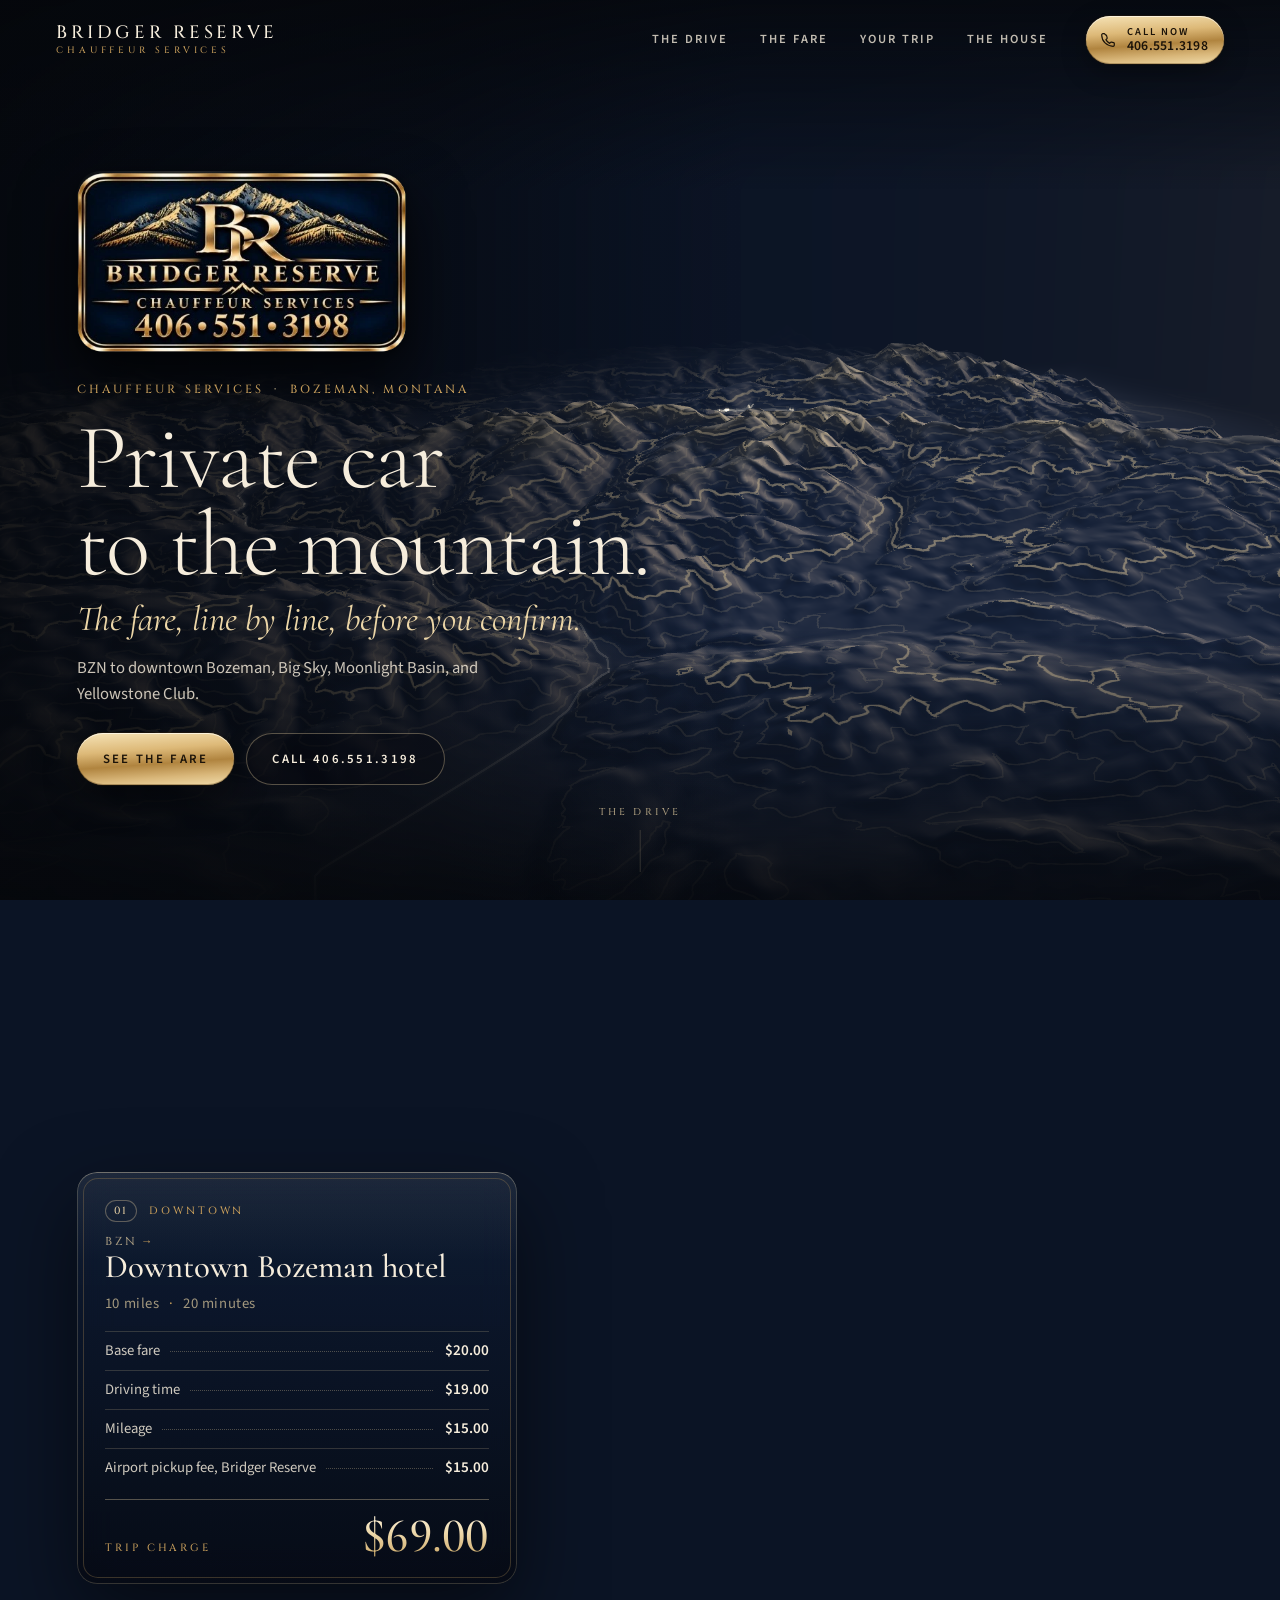
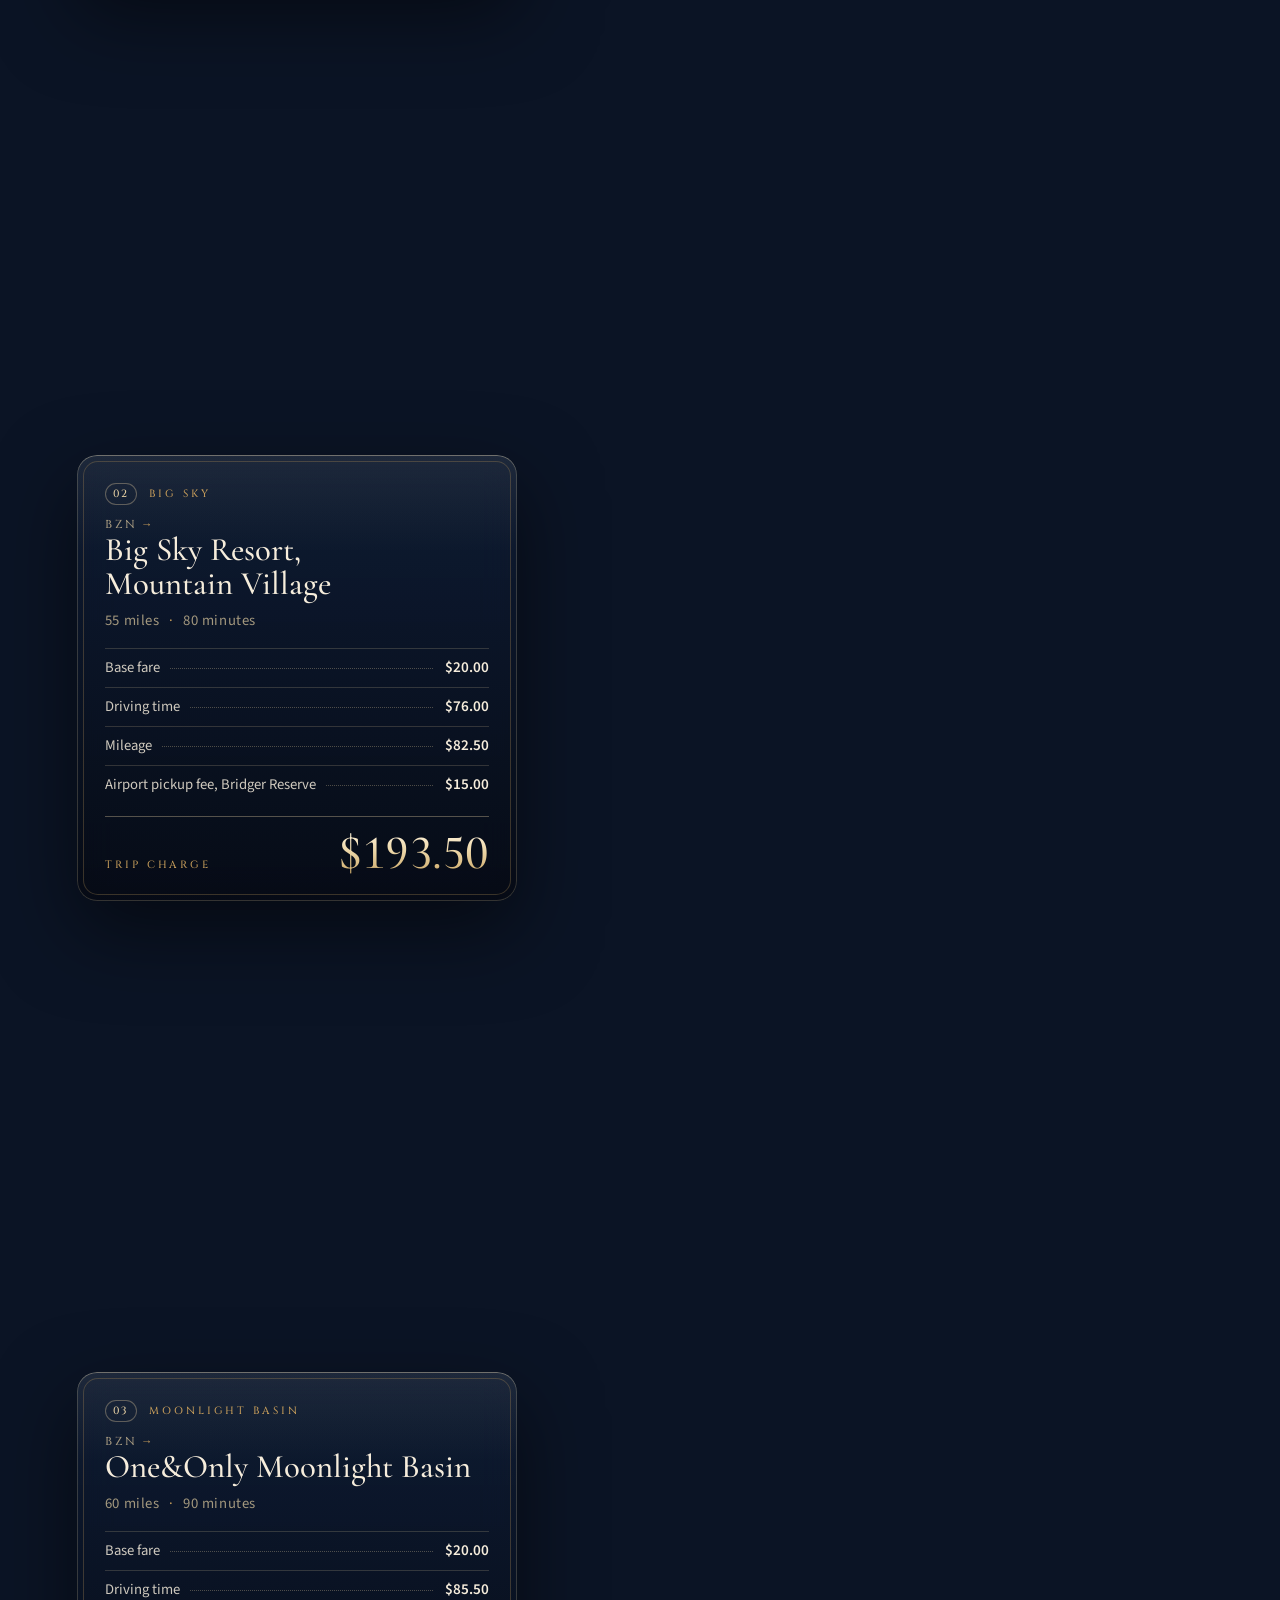
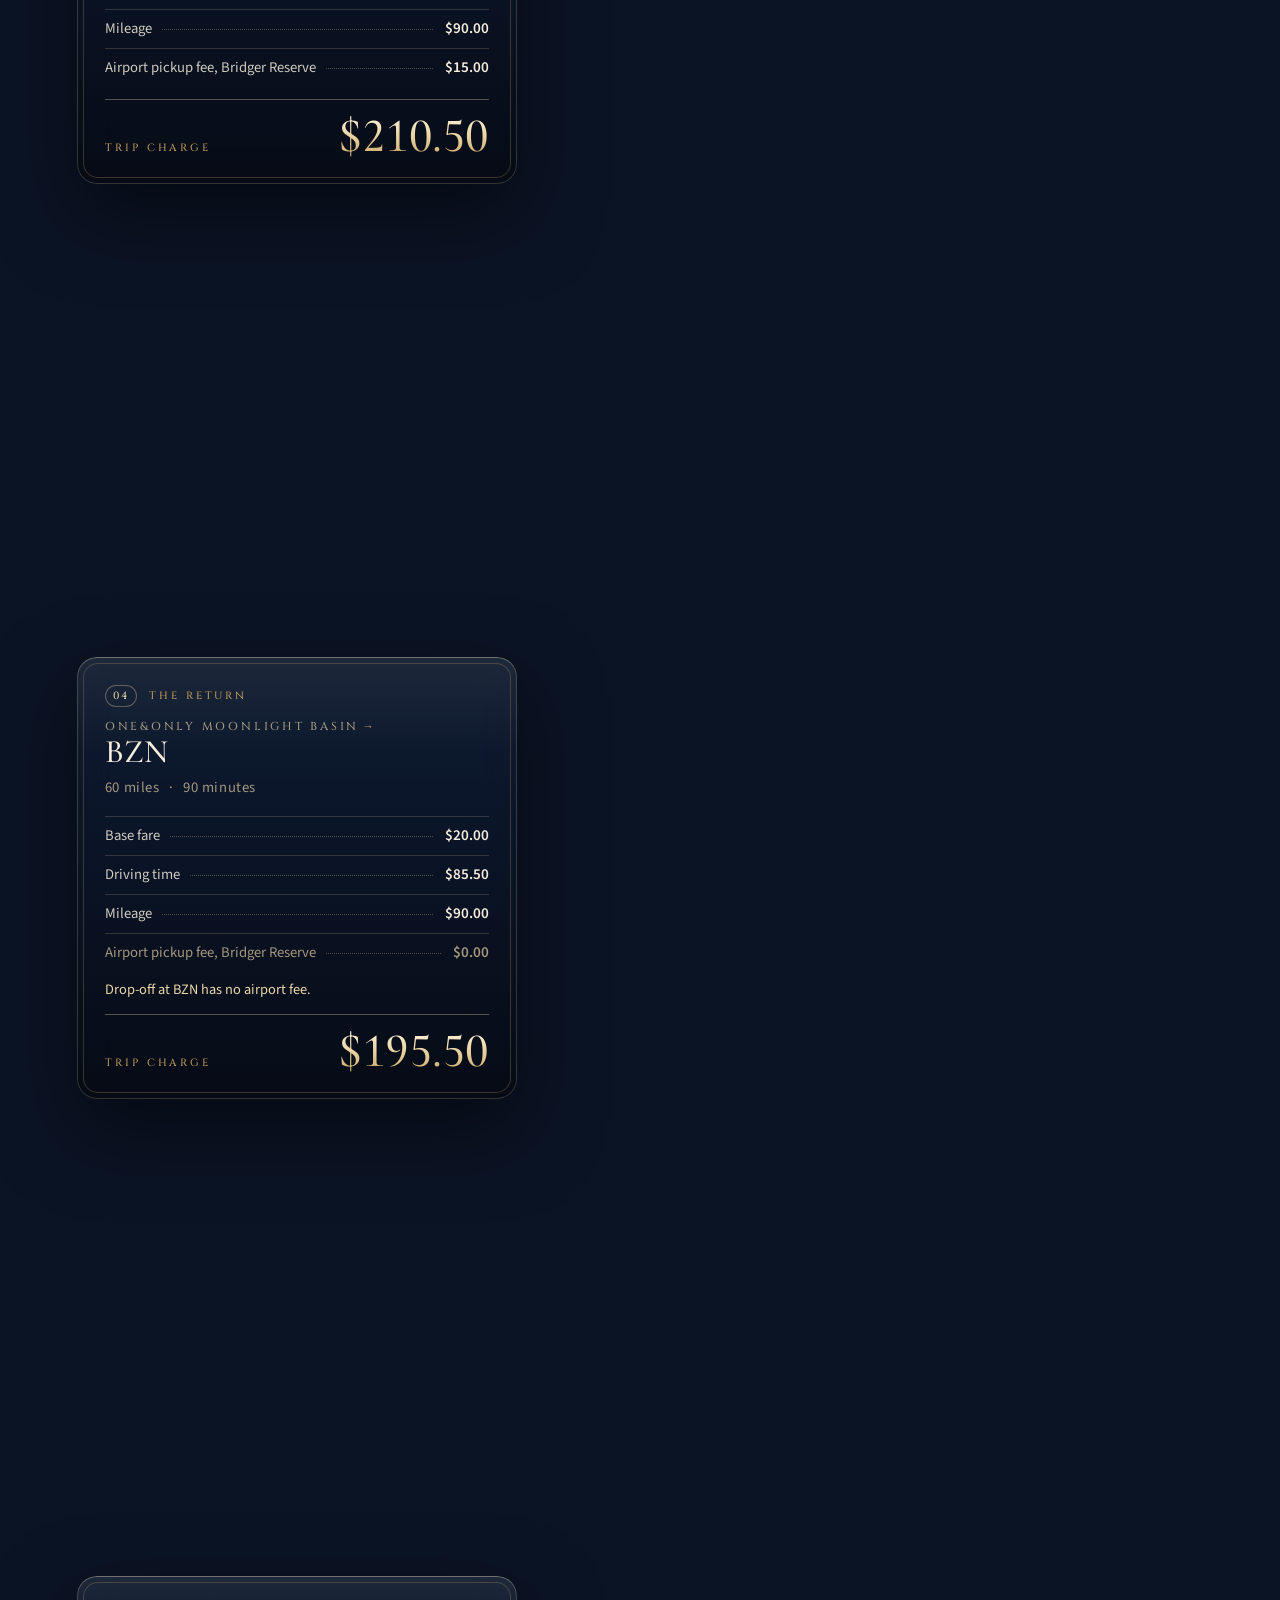
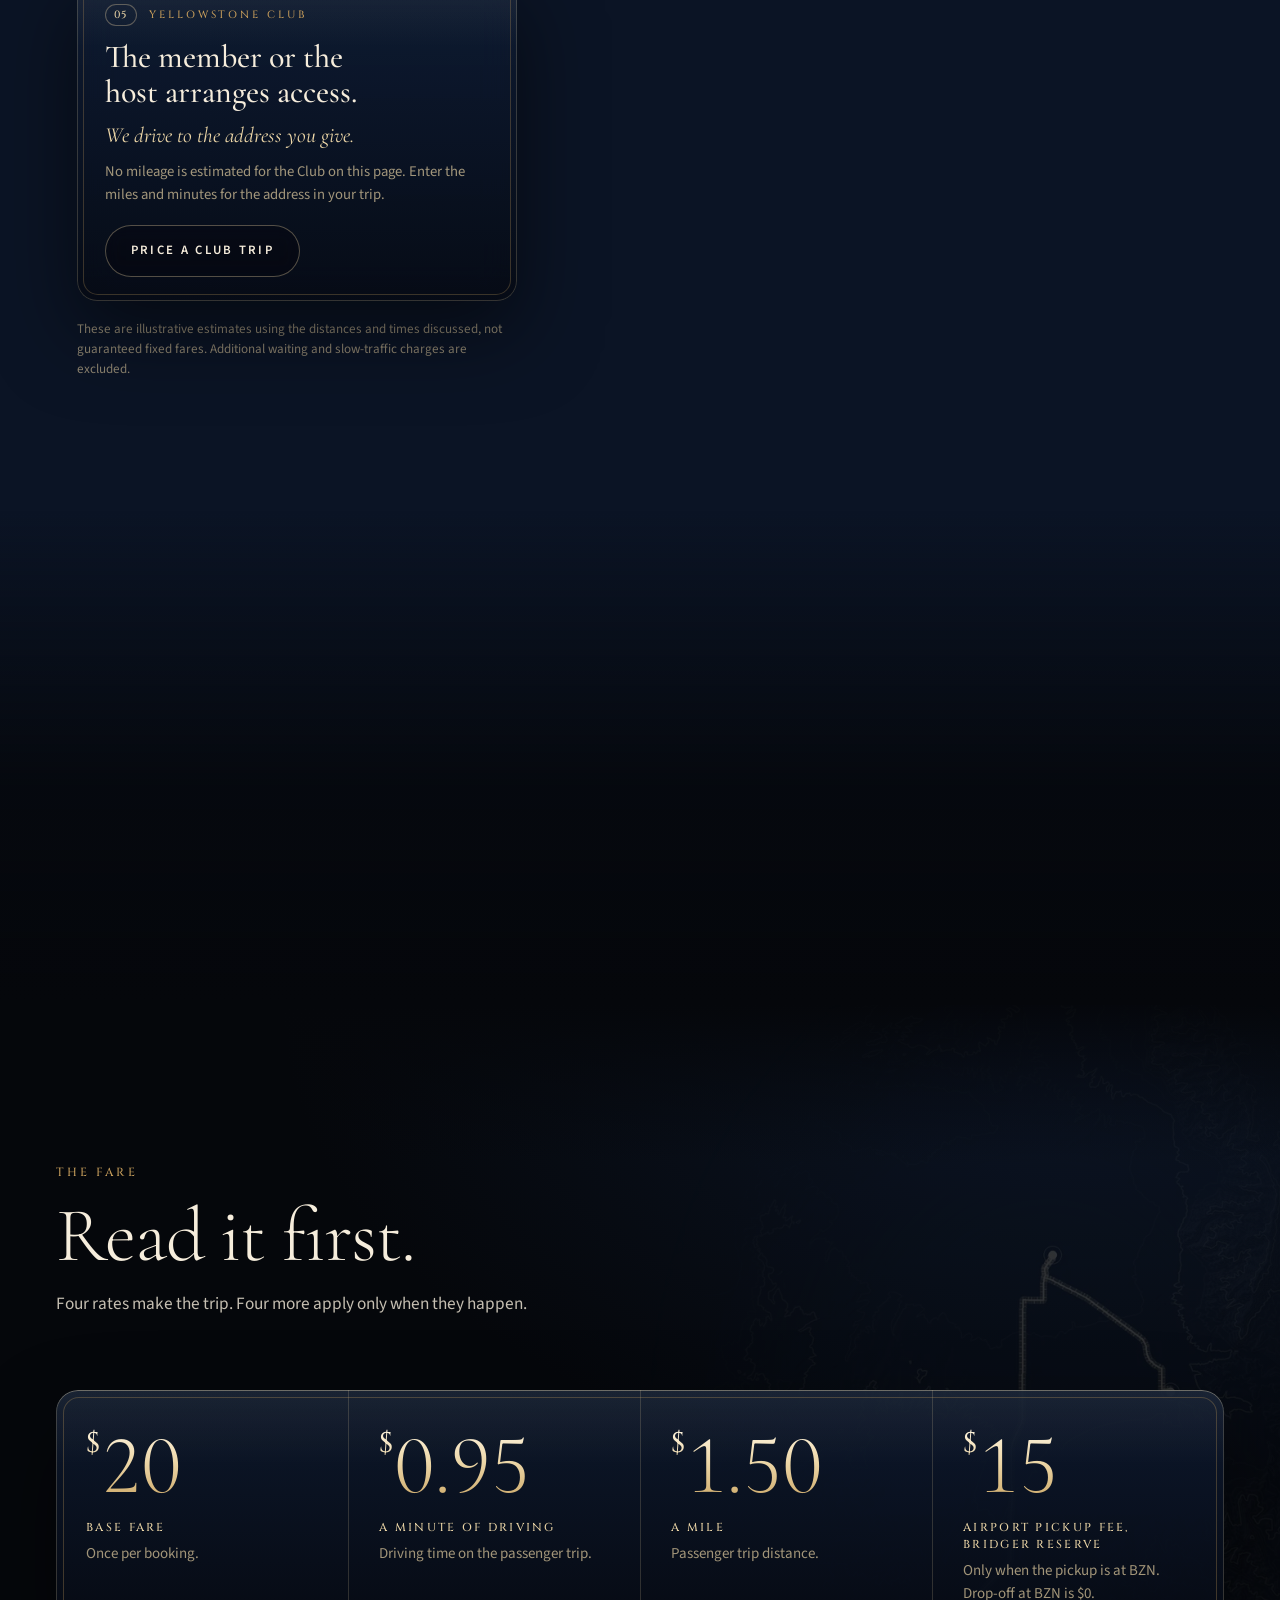
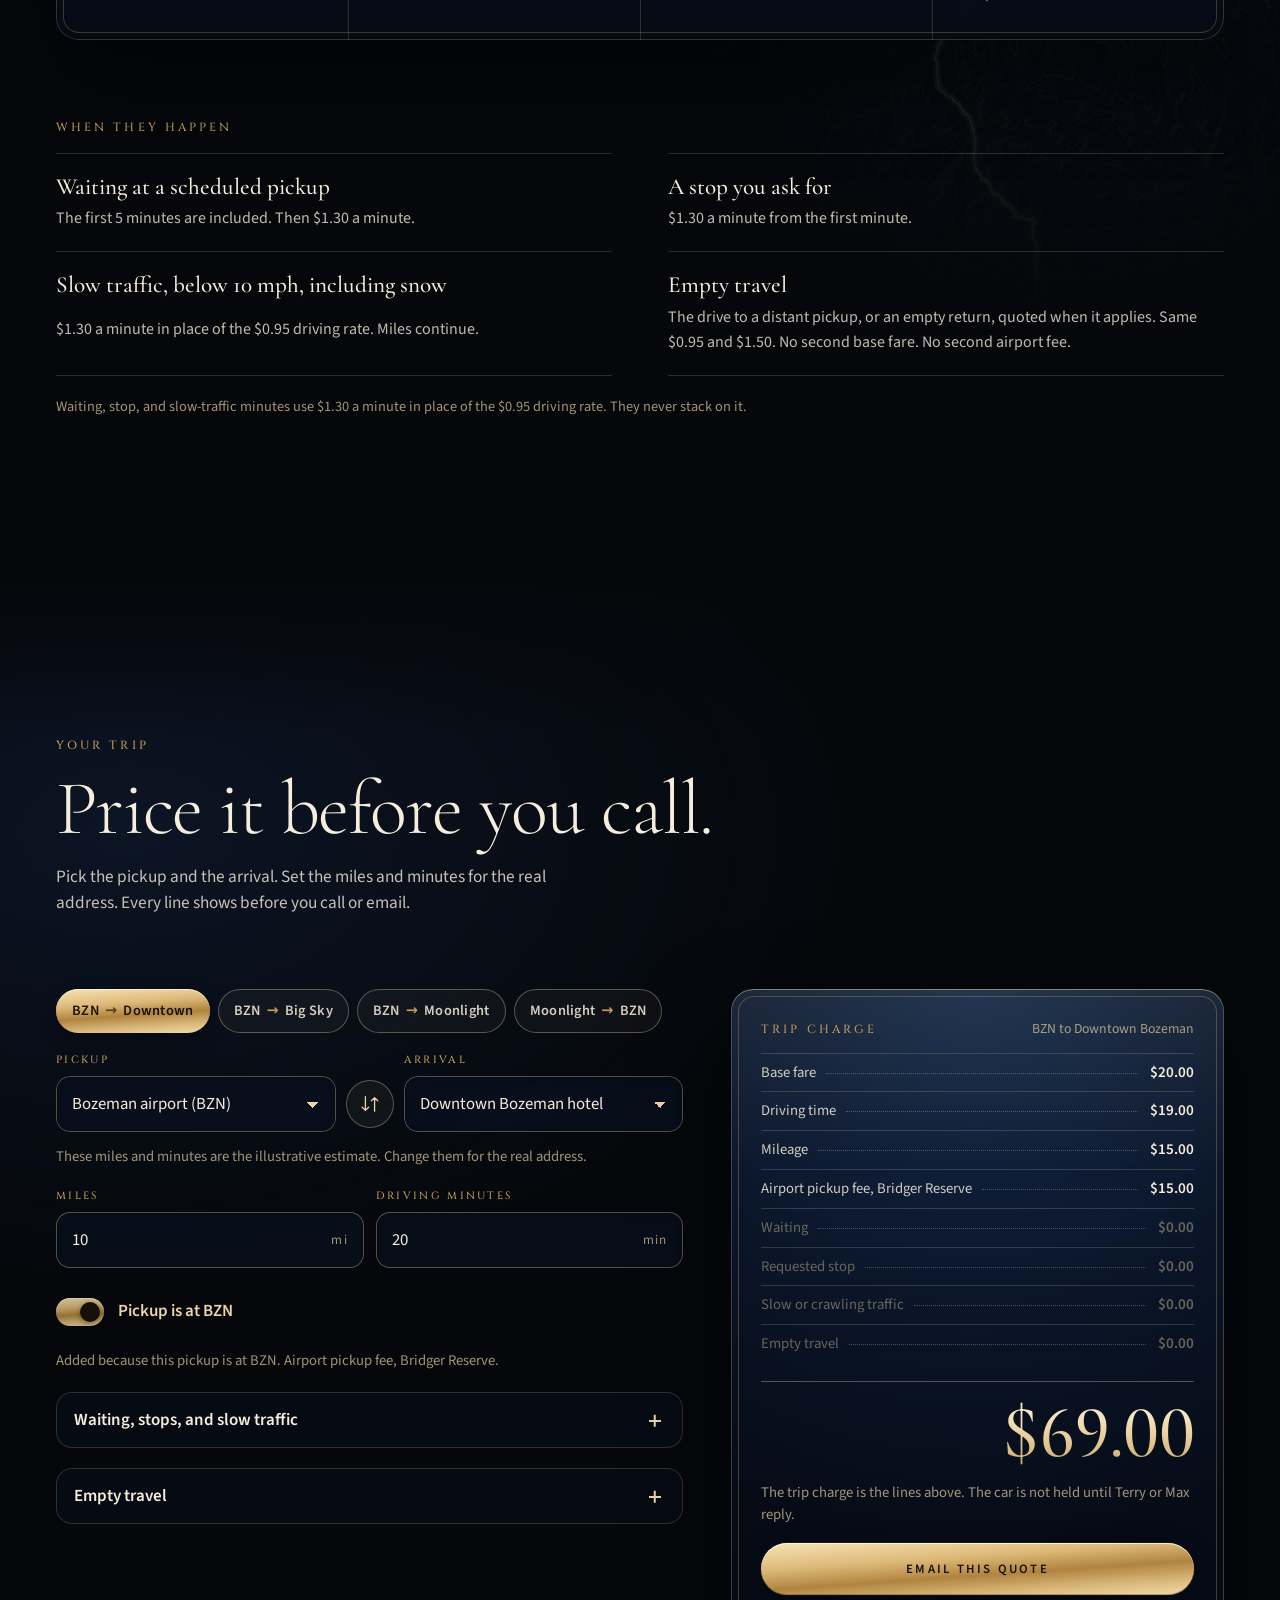
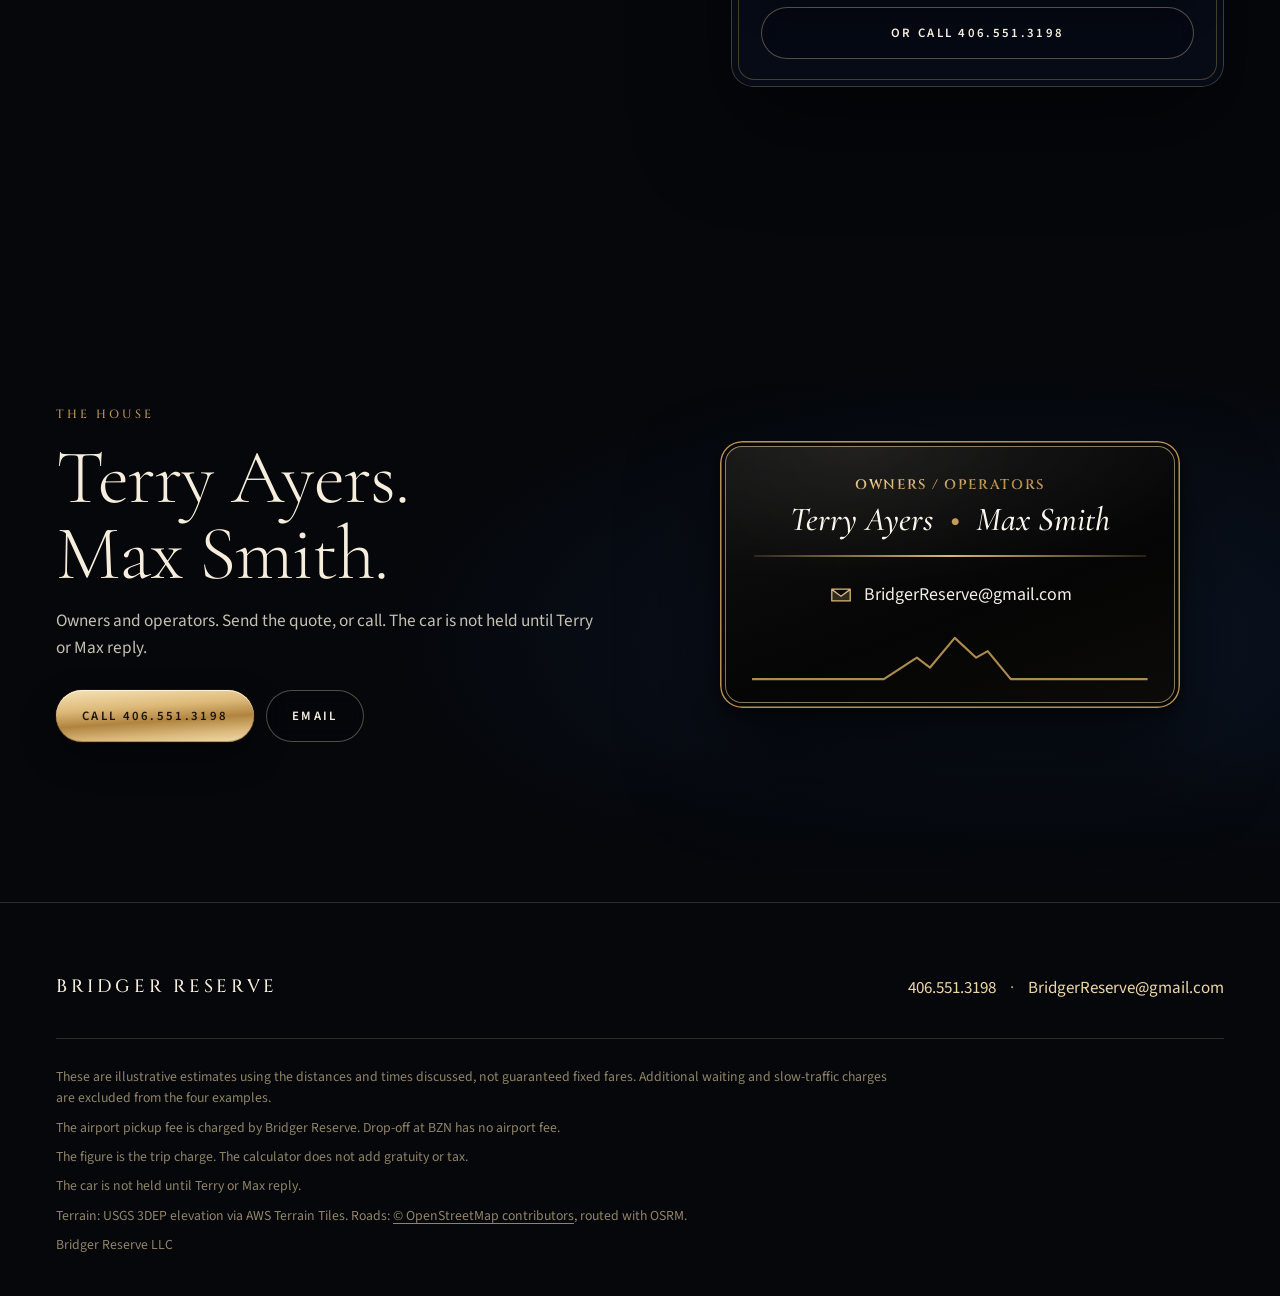
==== commit c31a12dc: "Publish the Bridger Reserve website." ====
--- a/index.html
+++ b/index.html
@@ -358,8 +358,8 @@
       <div class="wrap house-grid">
         <div class="house-copy" data-reveal>
           <p class="kicker">The house</p>
-          <h2 id="house-title"><span>Max Smith.</span> <span>Terry Ayers.</span></h2>
-          <p class="section-lede">Owners and operators. Send the quote, or call. The car is not held until Max or Terry reply.</p>
+          <h2 id="house-title"><span>Terry Ayers.</span> <span>Max Smith.</span></h2>
+          <p class="section-lede">Owners and operators. Send the quote, or call. The car is not held until Terry or Max reply.</p>
           <div class="actions">
             <a class="btn btn-gold" href="tel:+14065513198"><span>Call 406.551.3198</span></a>
             <a class="btn btn-line" href="mailto:BridgerReserve@gmail.com"><span>Email</span></a>
@@ -368,7 +368,7 @@
         <div class="card-stage" data-reveal>
           <div class="owners-card" data-tilt>
             <p class="oc-role">Owners <span aria-hidden="true">/</span> Operators</p>
-            <p class="oc-names">Max Smith <i aria-hidden="true">•</i> Terry Ayers</p>
+            <p class="oc-names">Terry Ayers <i aria-hidden="true">•</i> Max Smith</p>
             <span class="oc-rule" aria-hidden="true"></span>
             <a class="oc-mail" href="mailto:BridgerReserve@gmail.com">
               <svg viewBox="0 0 24 24" aria-hidden="true"><path d="M3.5 6.5h17v11h-17z M3.5 6.8l8.5 6.4 8.5-6.4"/></svg>
@@ -392,7 +392,7 @@
         <p>These are illustrative estimates using the distances and times discussed, not guaranteed fixed fares. Additional waiting and slow-traffic charges are excluded from the four examples.</p>
         <p>The airport pickup fee is charged by Bridger Reserve. Drop-off at BZN has no airport fee.</p>
         <p>The figure is the trip charge. The calculator does not add gratuity or tax.</p>
-        <p>The car is not held until Max or Terry reply.</p>
+        <p>The car is not held until Terry or Max reply.</p>
         <p class="credits">Terrain: USGS 3DEP elevation via AWS Terrain Tiles. Roads: <a href="https://www.openstreetmap.org/copyright">© OpenStreetMap contributors</a>, routed with OSRM.</p>
         <p>Bridger Reserve LLC</p>
       </div>
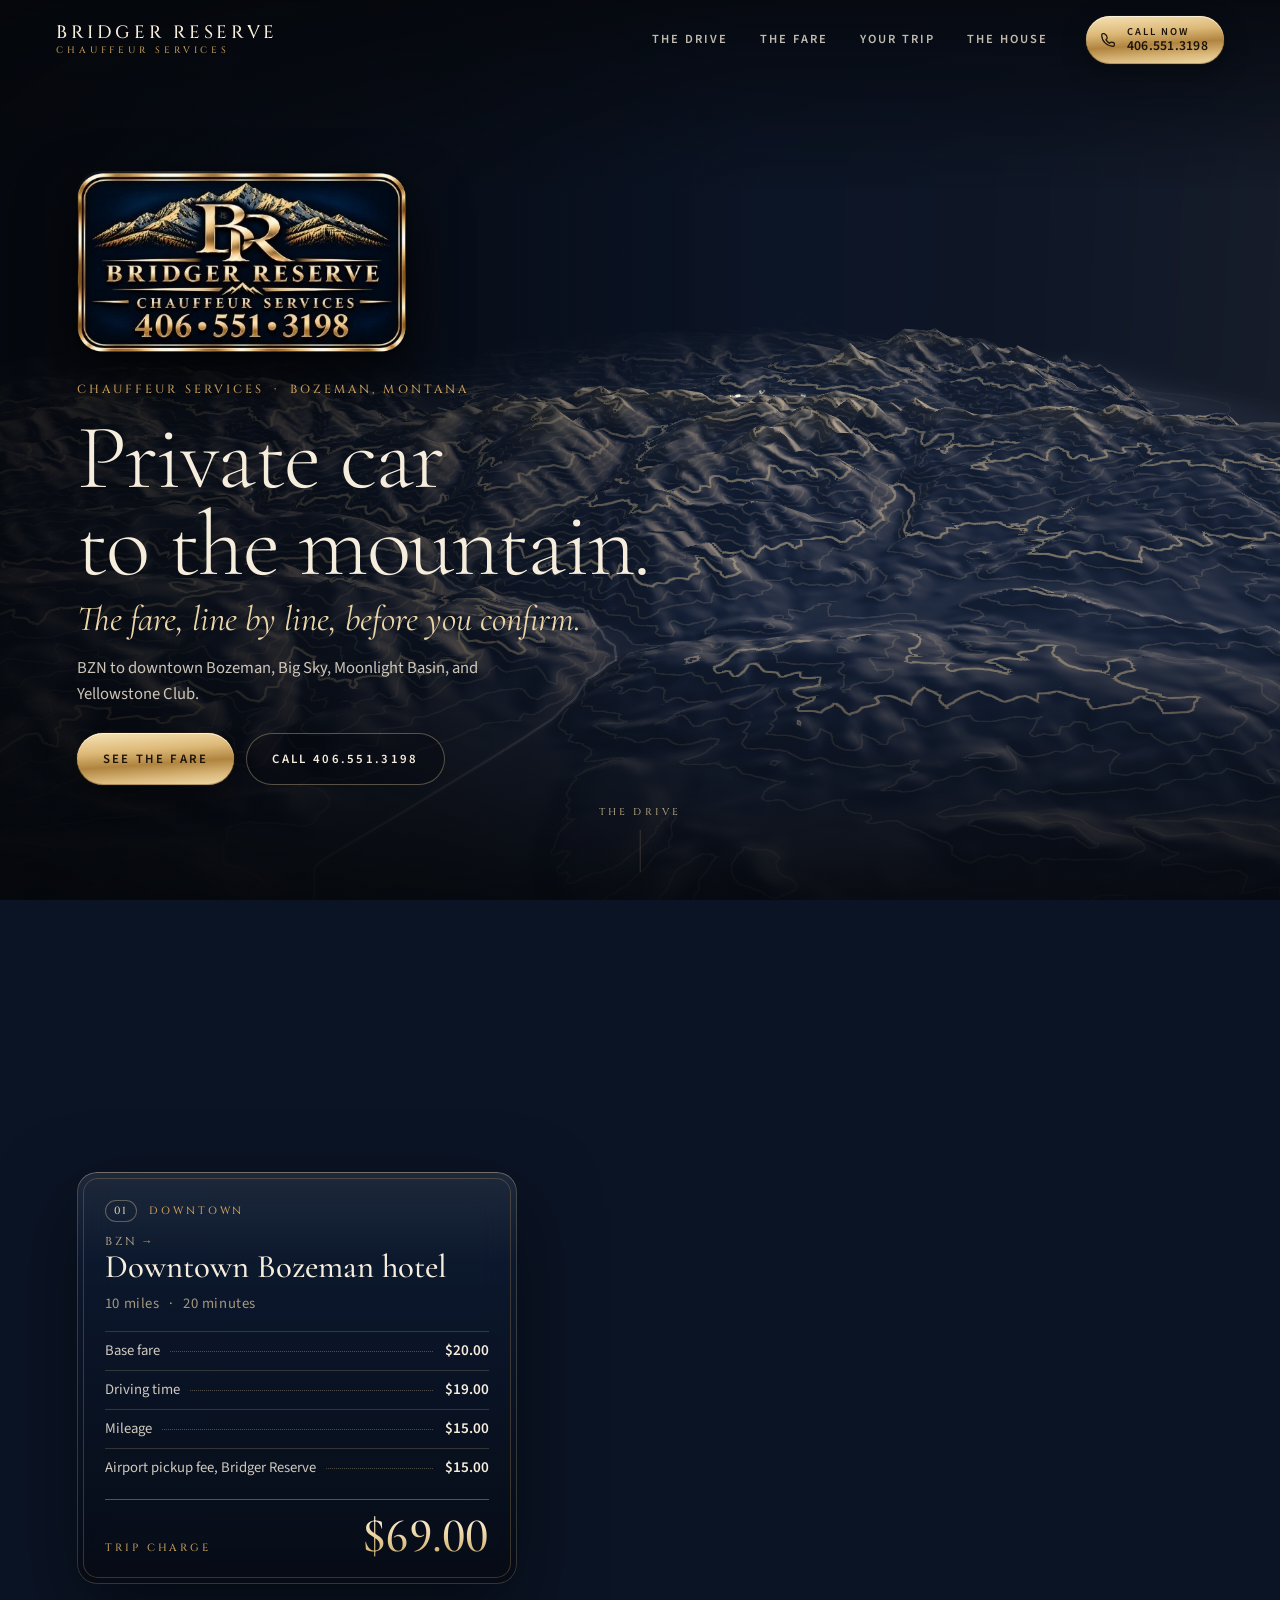
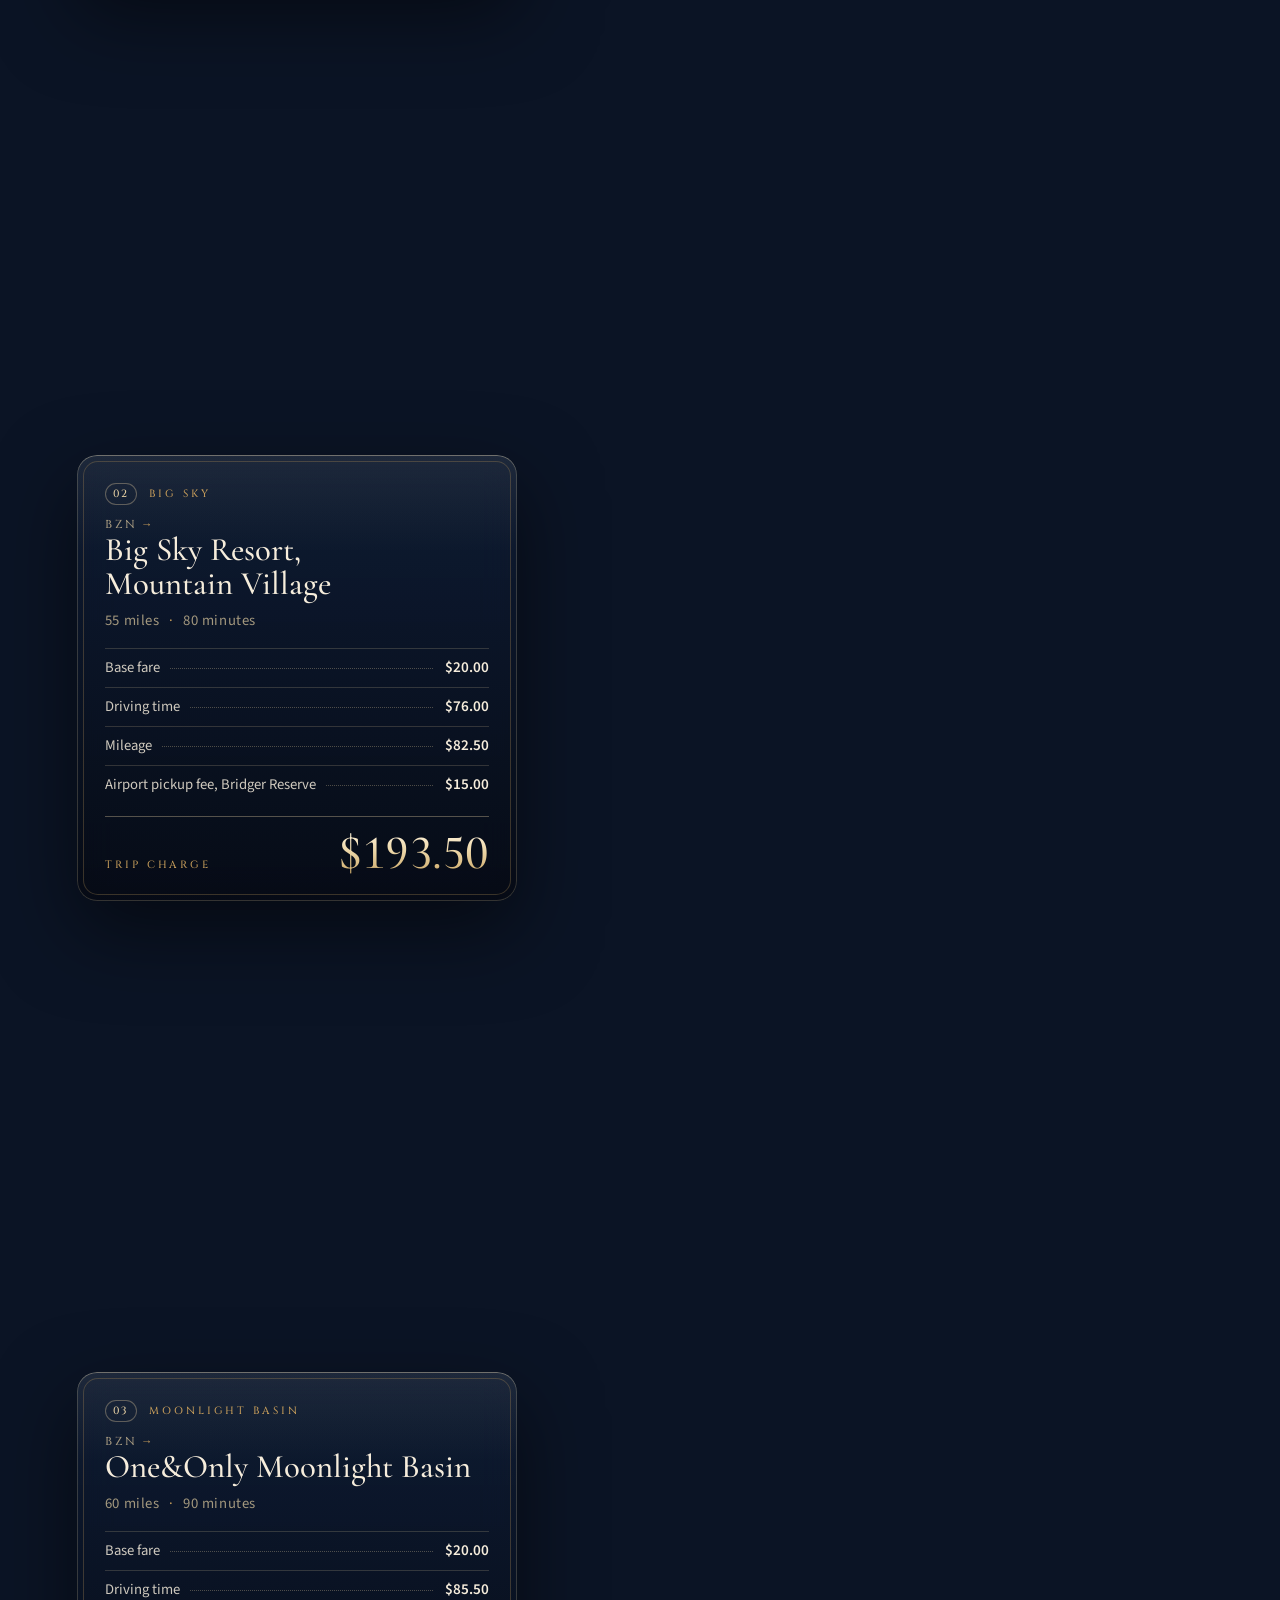
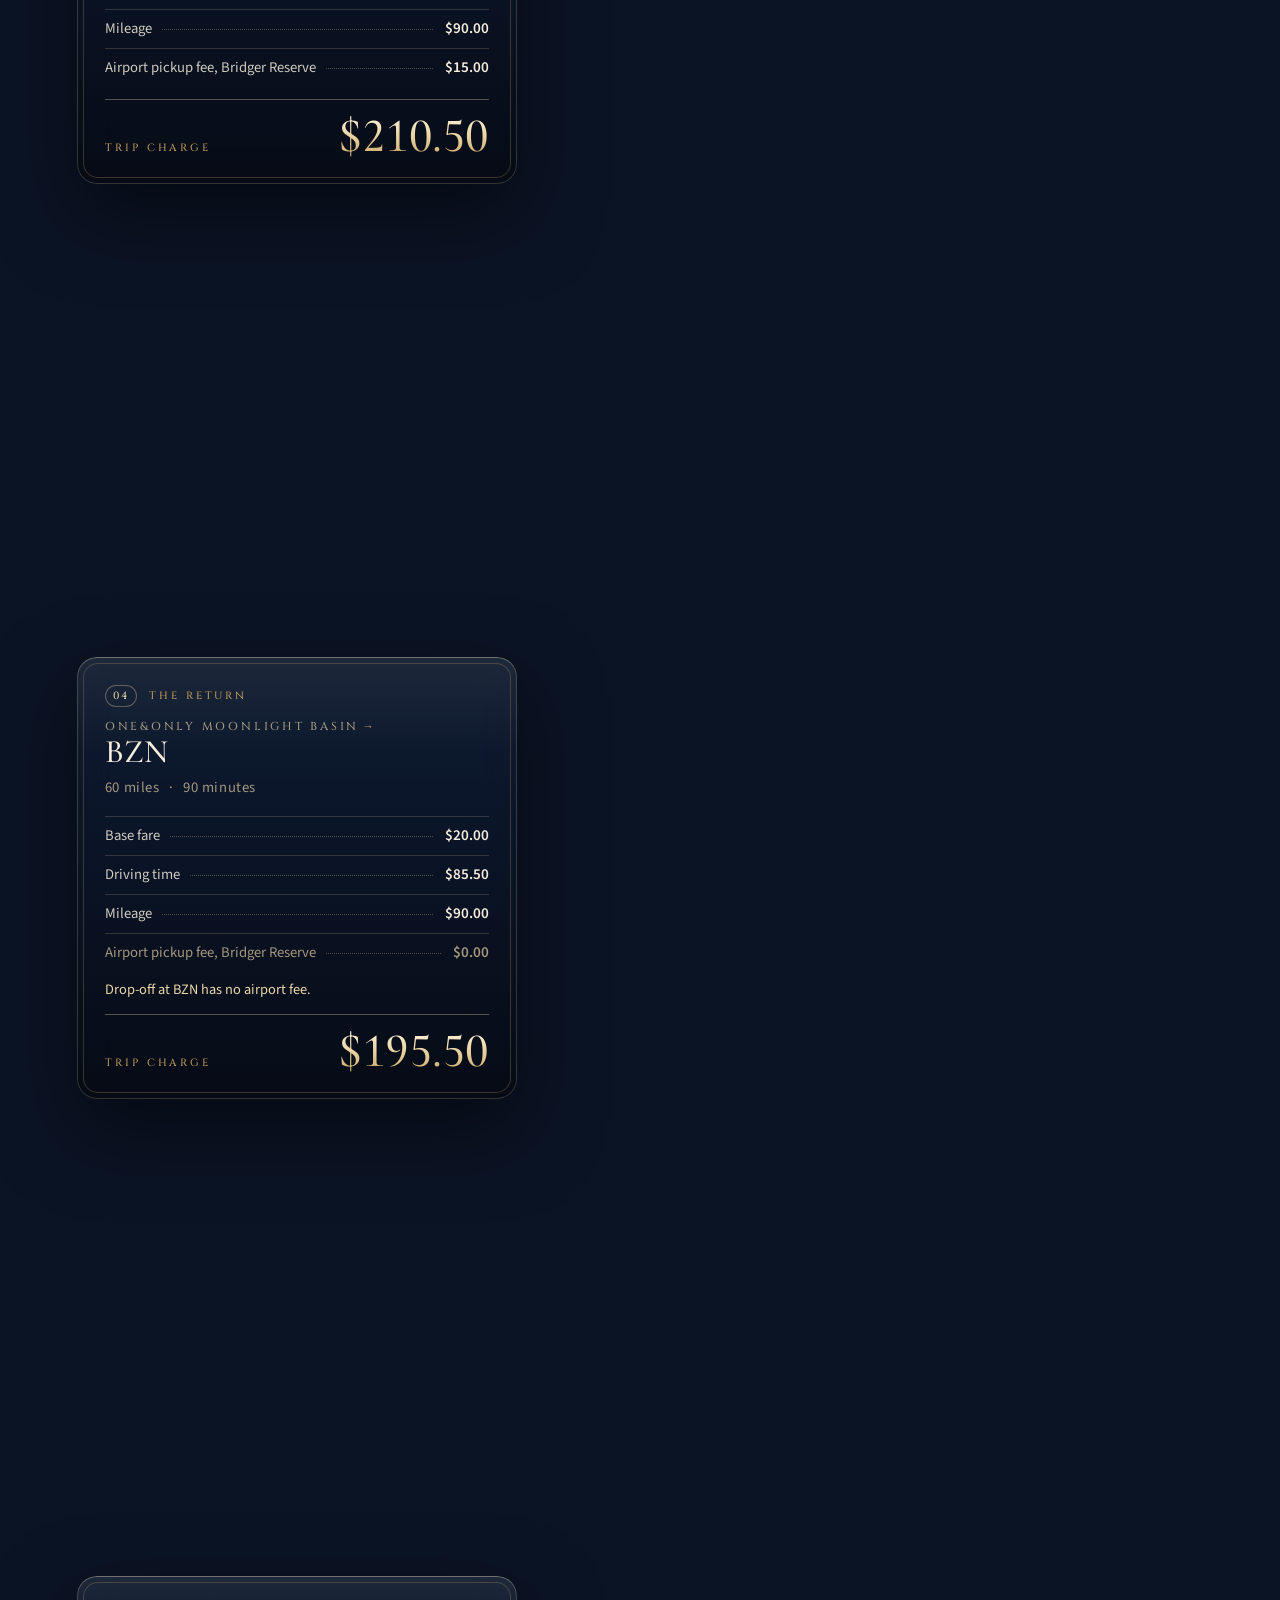
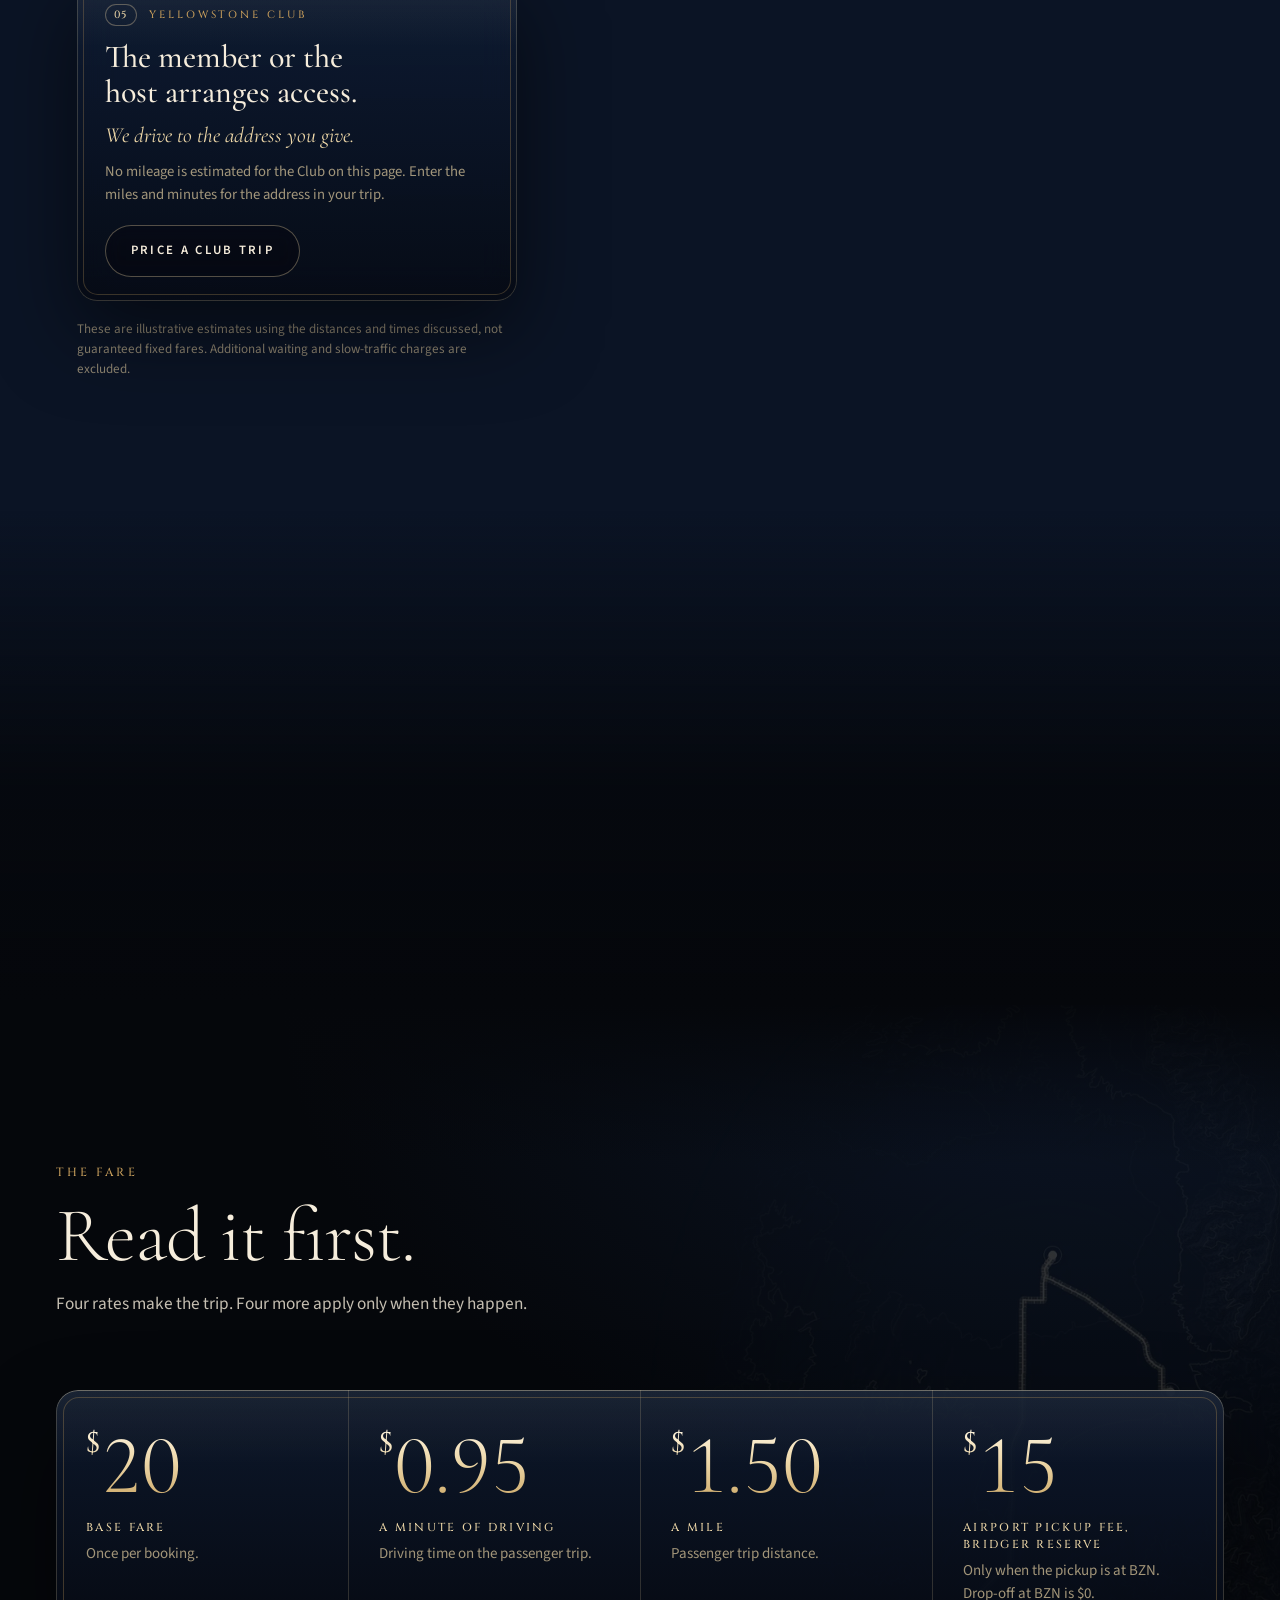
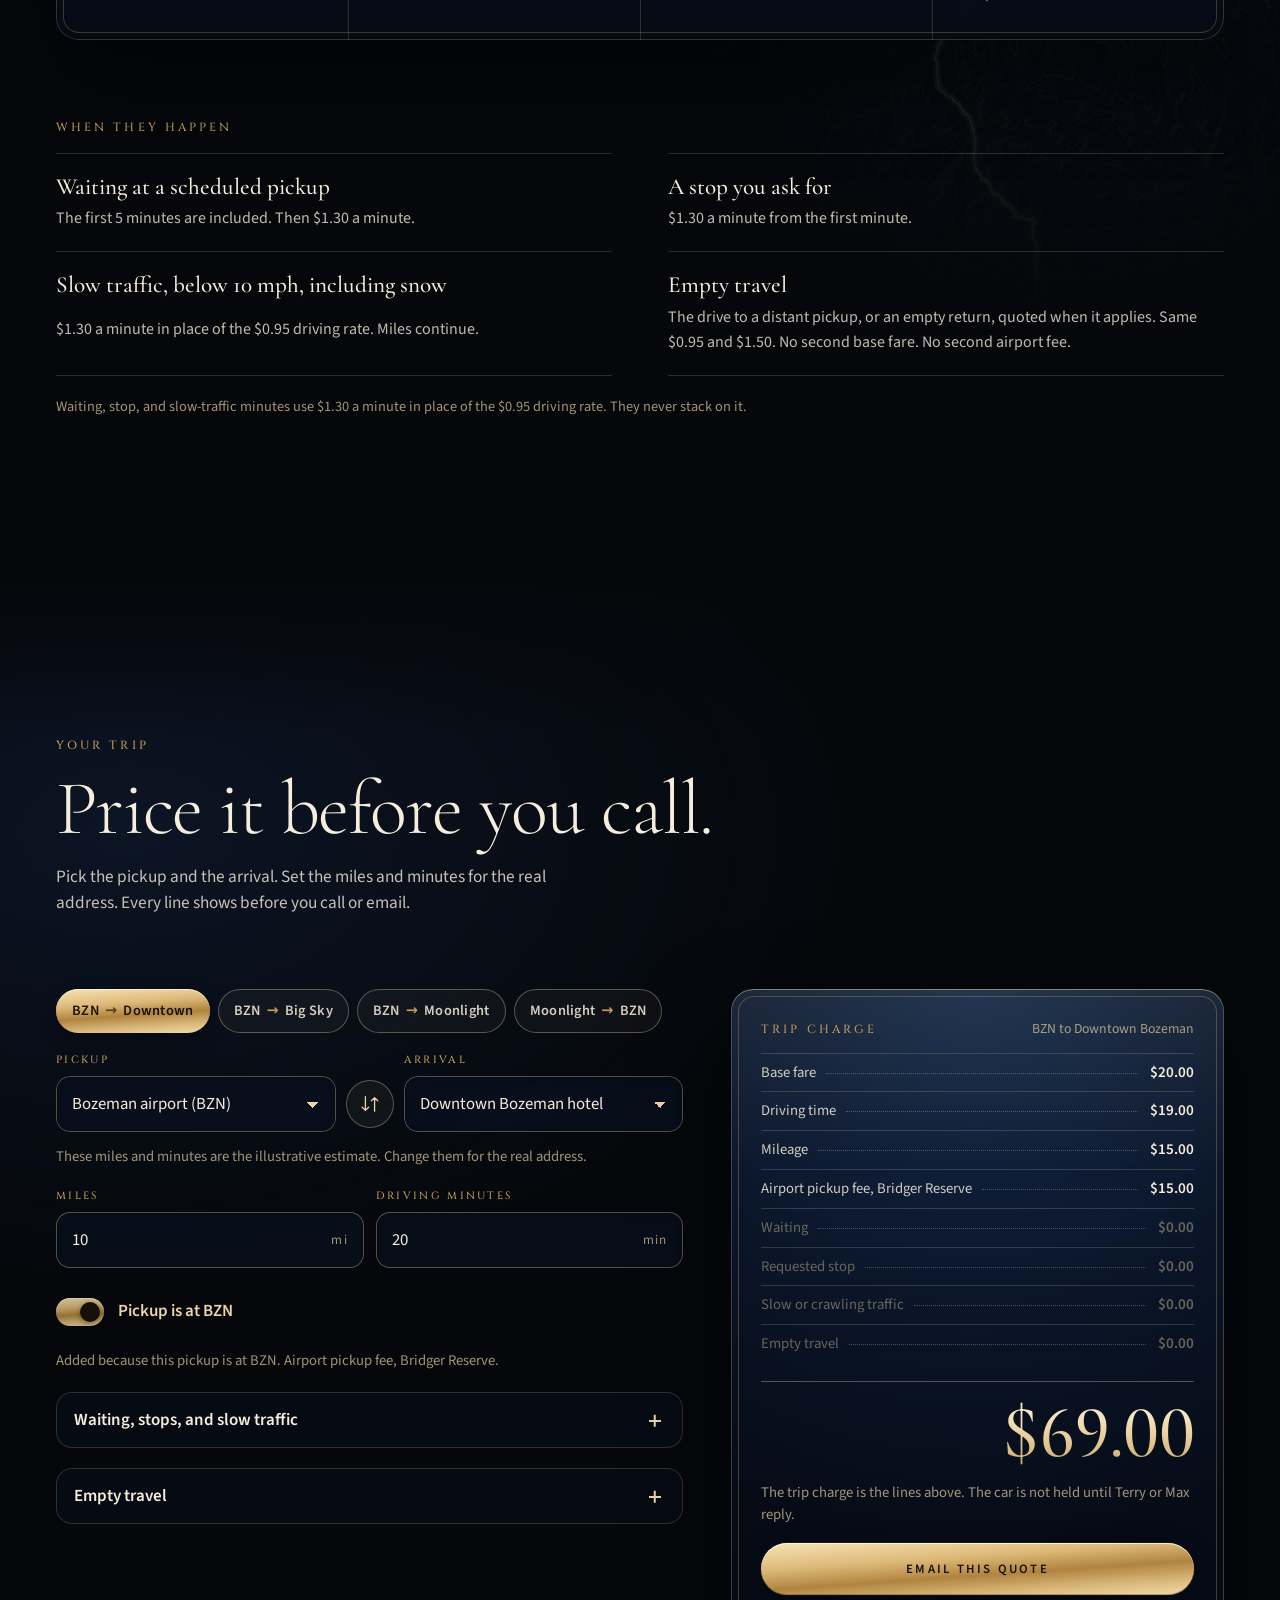
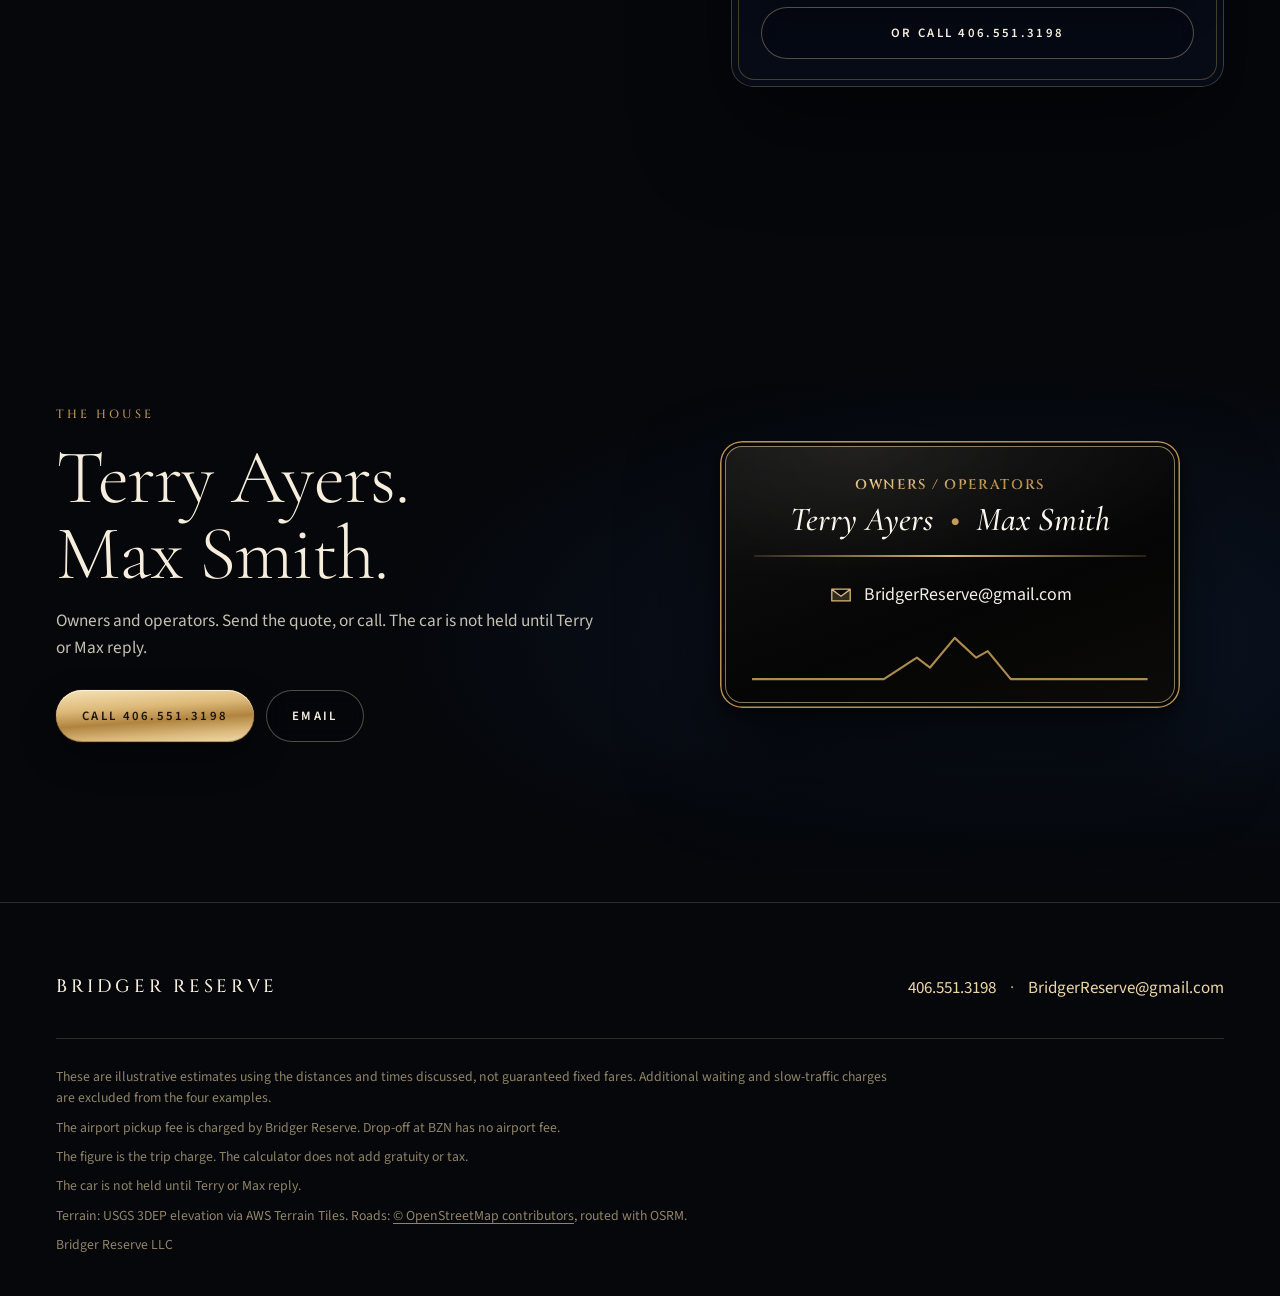
==== commit 4cc5c4d0: "Publish the Bridger Reserve website." ====
--- a/index.html
+++ b/index.html
@@ -6,13 +6,13 @@
   <meta name="robots" content="noindex">
   <title>Bridger Reserve | Private car from Bozeman airport</title>
   <meta name="description" content="Private chauffeur from Bozeman Yellowstone International Airport to downtown Bozeman, Big Sky, Moonlight Basin, and Yellowstone Club. The trip charge is shown line by line before you confirm.">
-  <link rel="canonical" href="https://thomasg42.github.io/bridger-reserve/">
+  <link rel="canonical" href="https://bridgerreserve.com/">
   <meta property="og:title" content="Bridger Reserve · Chauffeur services">
   <meta property="og:description" content="Private car from Bozeman airport. The fare, line by line, before you confirm.">
-  <meta property="og:image" content="https://thomasg42.github.io/bridger-reserve/assets/og.jpg">
+  <meta property="og:image" content="https://bridgerreserve.com/assets/og.jpg">
   <meta property="og:image:width" content="1200">
   <meta property="og:image:height" content="630">
-  <meta property="og:url" content="https://thomasg42.github.io/bridger-reserve/">
+  <meta property="og:url" content="https://bridgerreserve.com/">
   <meta property="og:type" content="website">
   <meta name="twitter:card" content="summary_large_image">
   <meta name="theme-color" content="#05070b">
@@ -32,9 +32,9 @@
     "legalName": "Bridger Reserve LLC",
     "telephone": "+1-406-551-3198",
     "email": "BridgerReserve@gmail.com",
-    "url": "https://thomasg42.github.io/bridger-reserve/",
-    "image": "https://thomasg42.github.io/bridger-reserve/assets/og.jpg",
-    "logo": "https://thomasg42.github.io/bridger-reserve/assets/mark.png",
+    "url": "https://bridgerreserve.com/",
+    "image": "https://bridgerreserve.com/assets/og.jpg",
+    "logo": "https://bridgerreserve.com/assets/mark.png",
     "description": "Private chauffeur from Bozeman Yellowstone International Airport. The trip charge is shown line by line before you confirm.",
     "areaServed": ["Bozeman", "Big Sky", "Yellowstone Club", "Moonlight Basin"]
   }
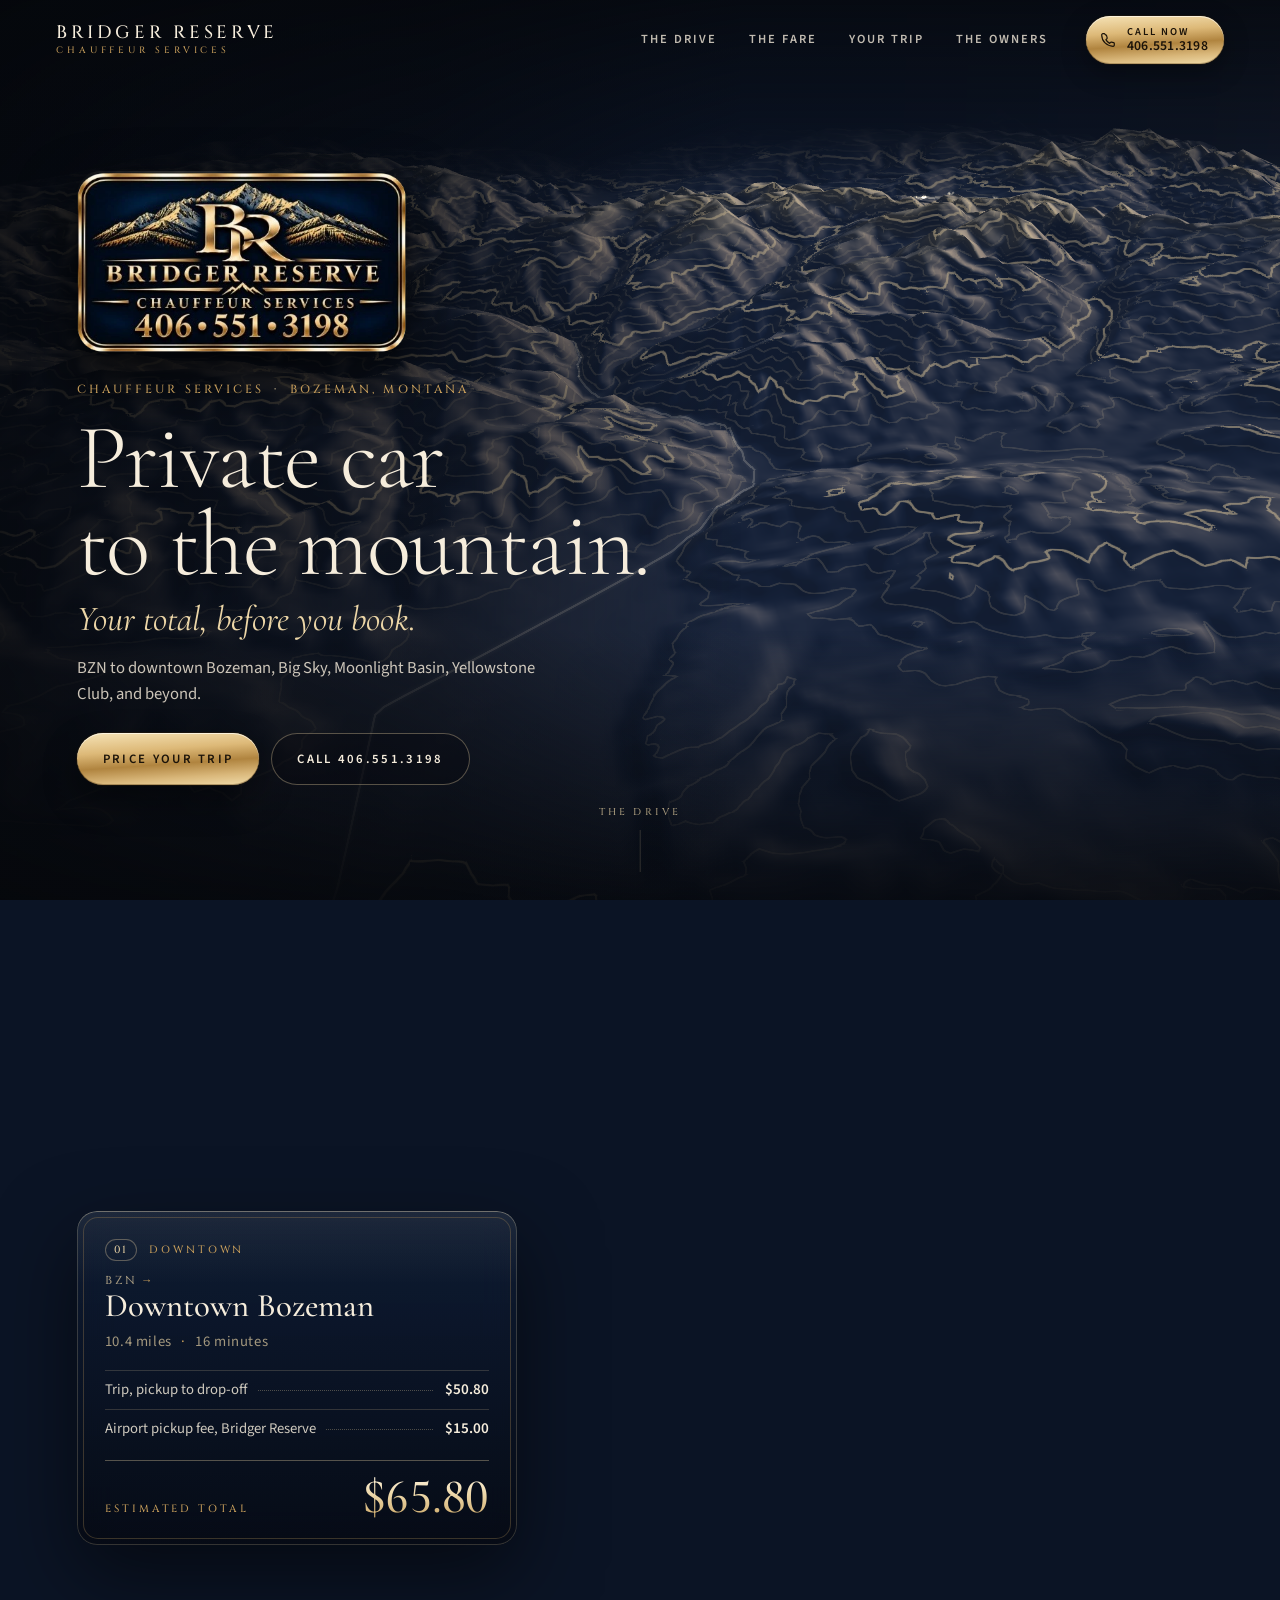
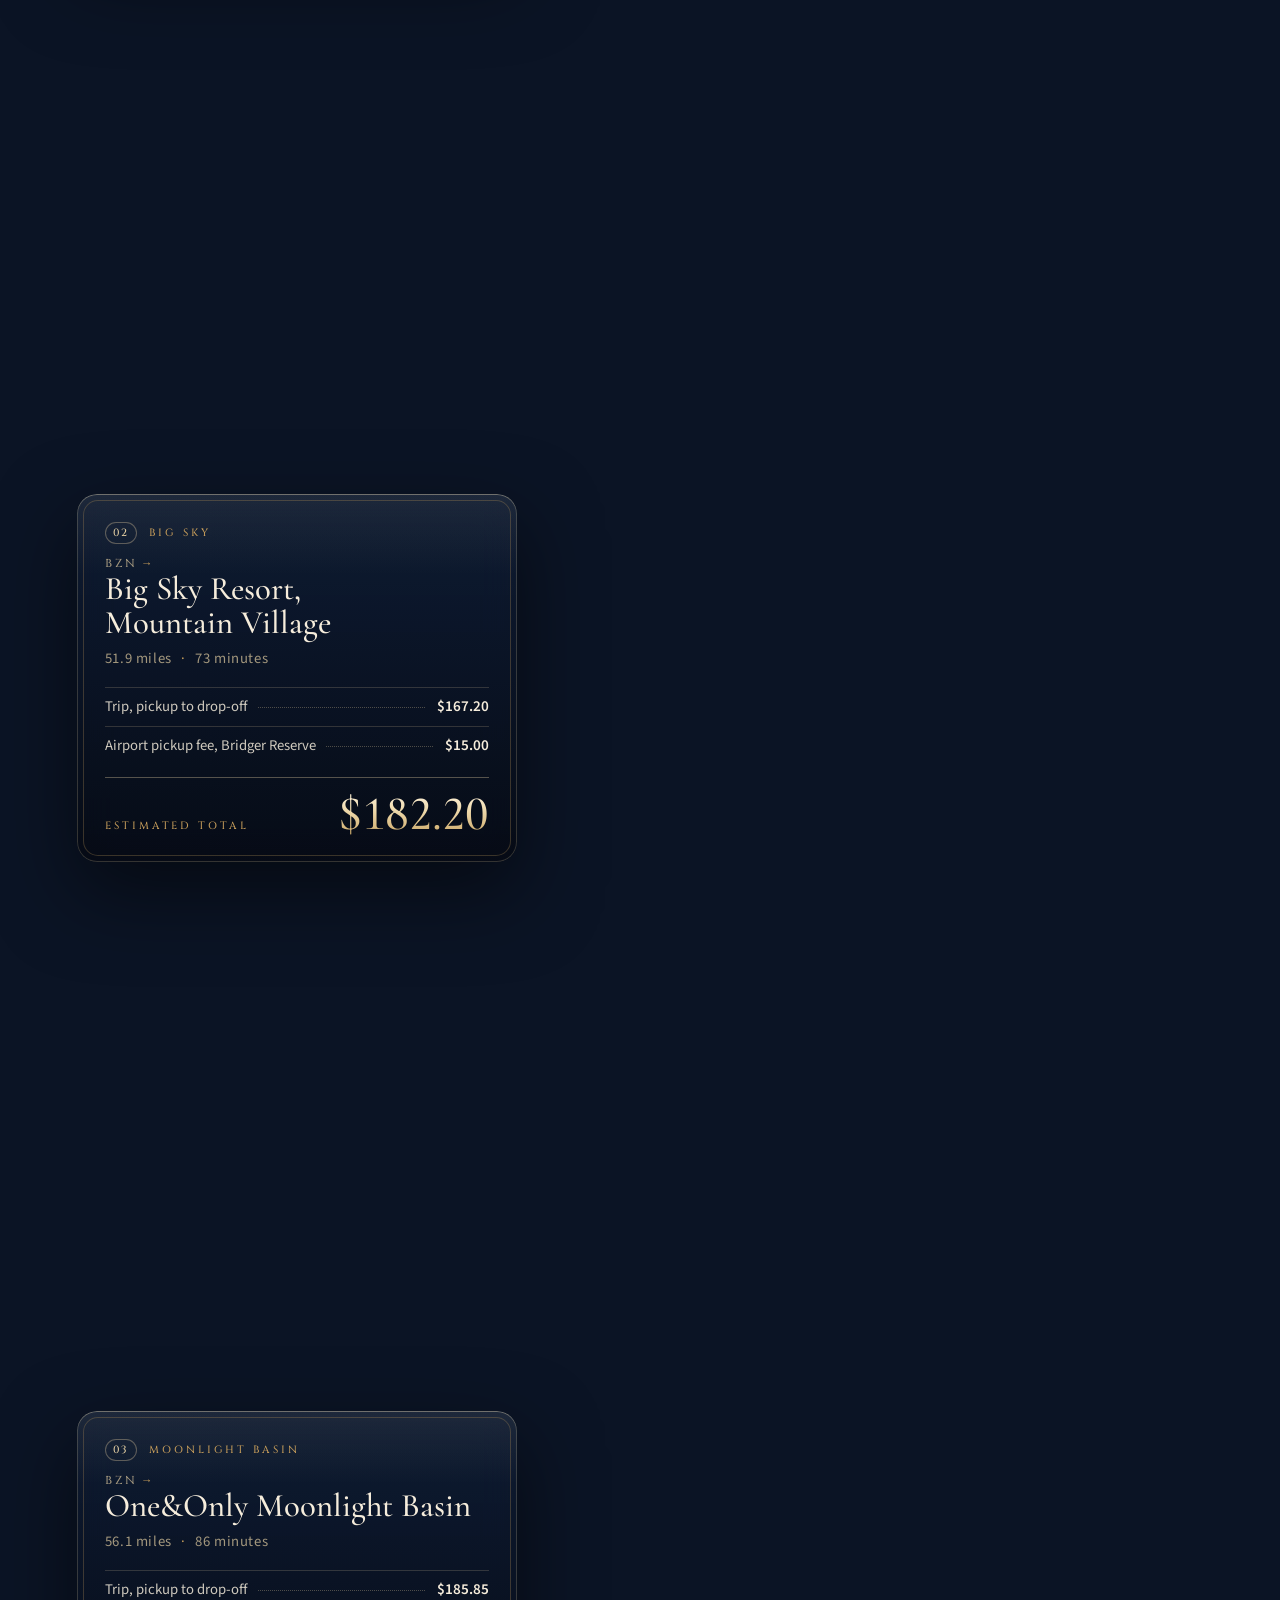
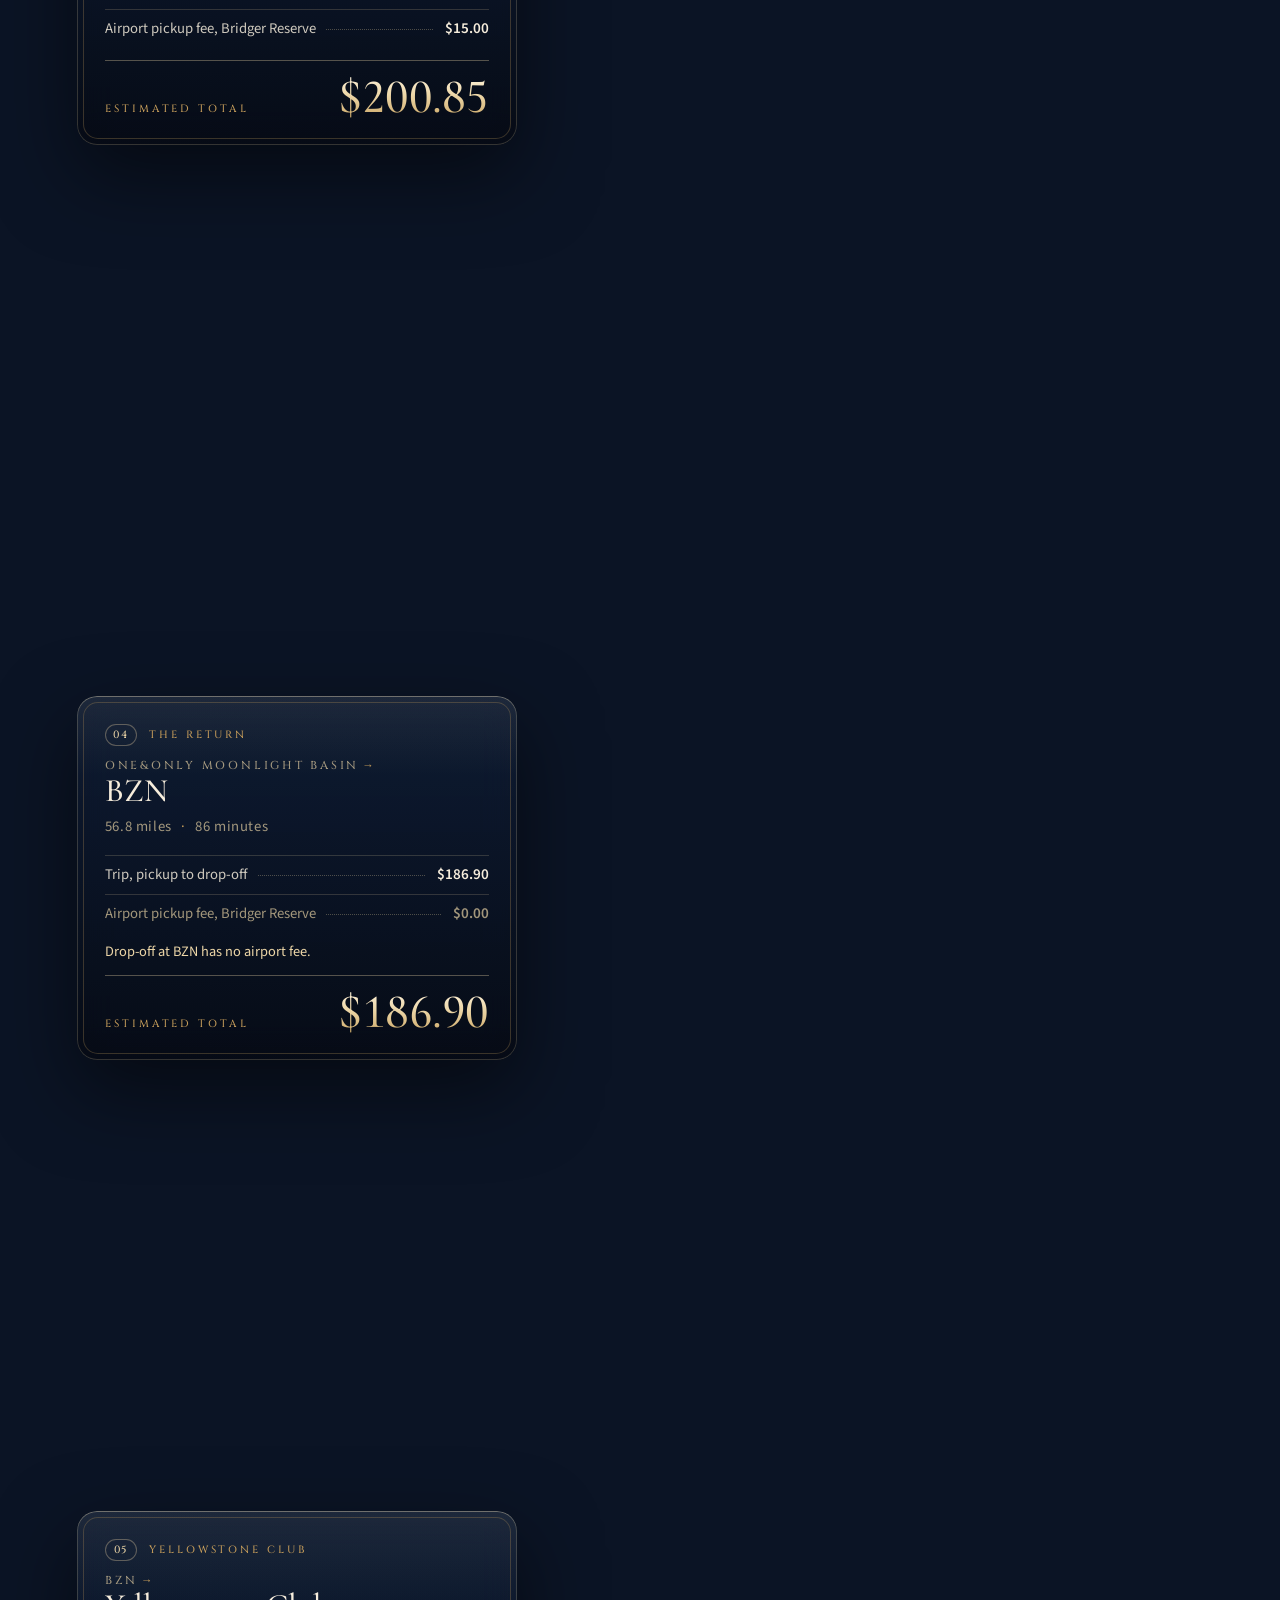
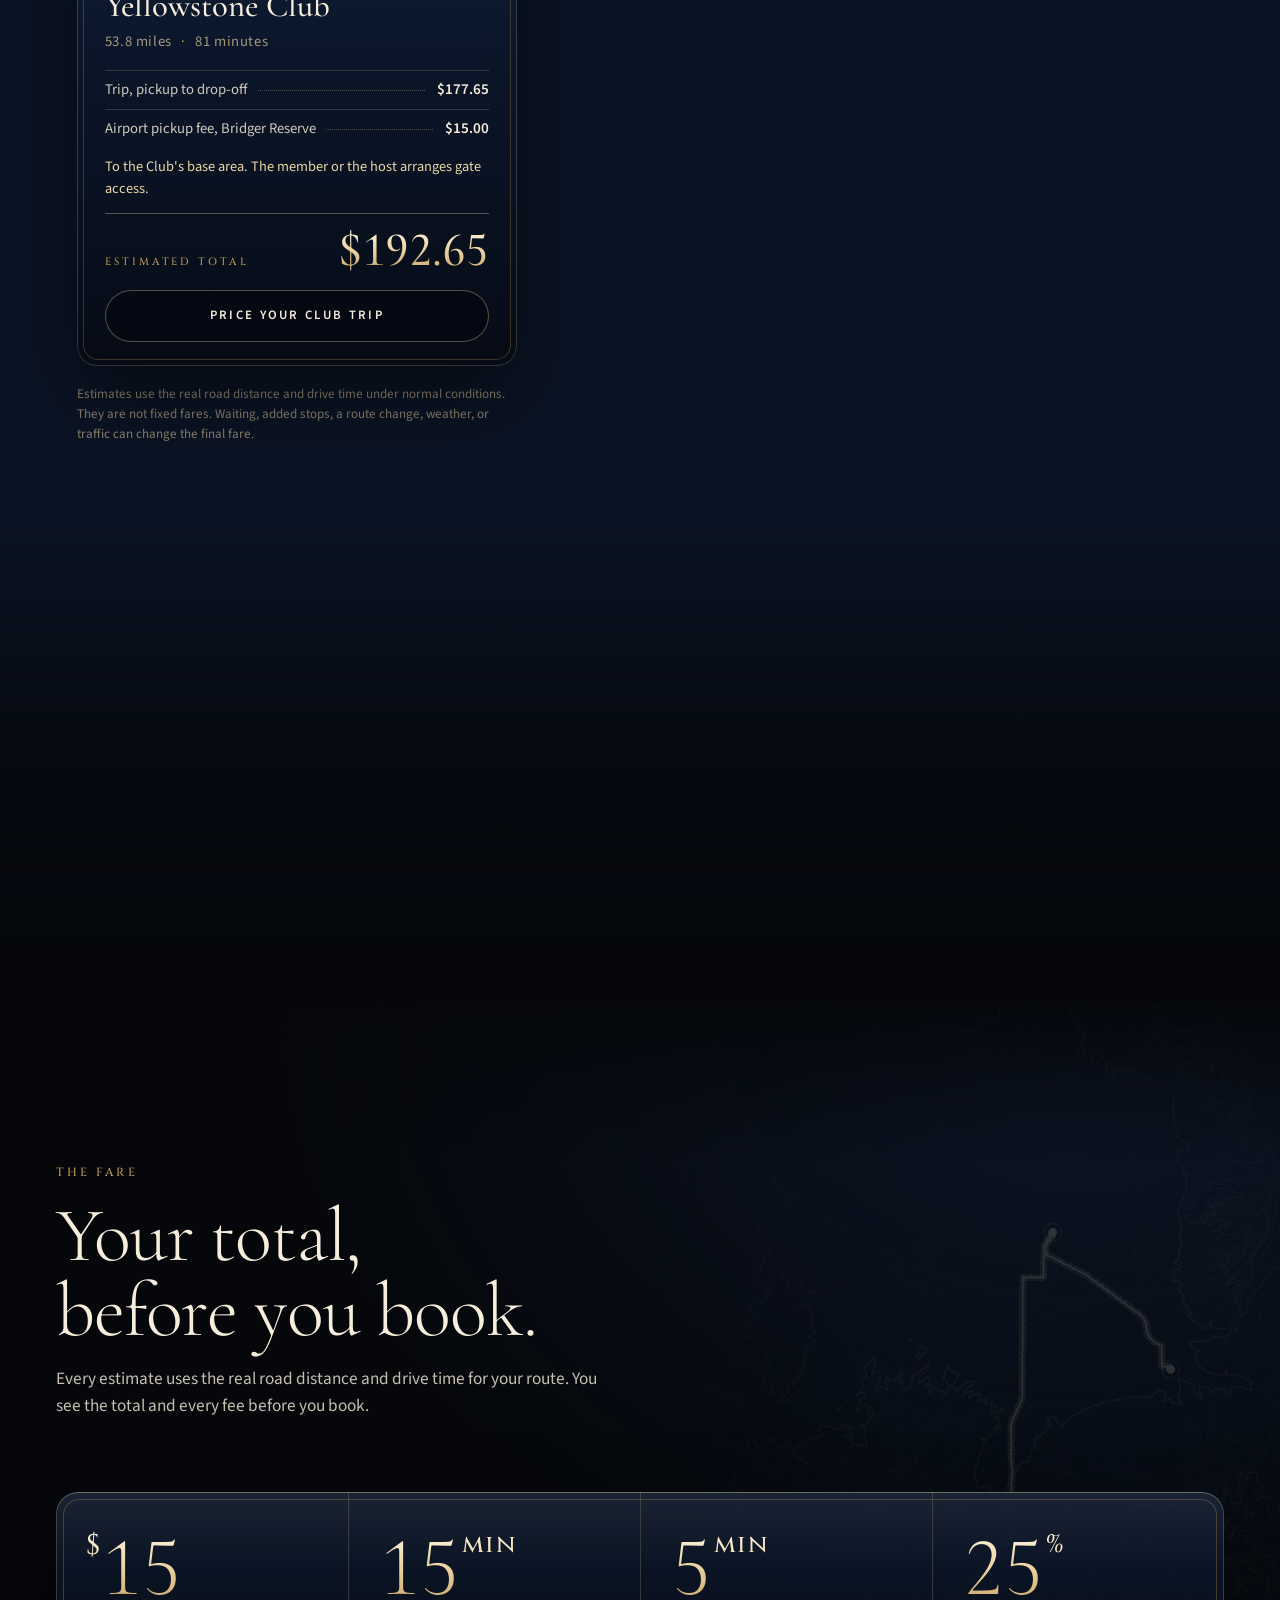
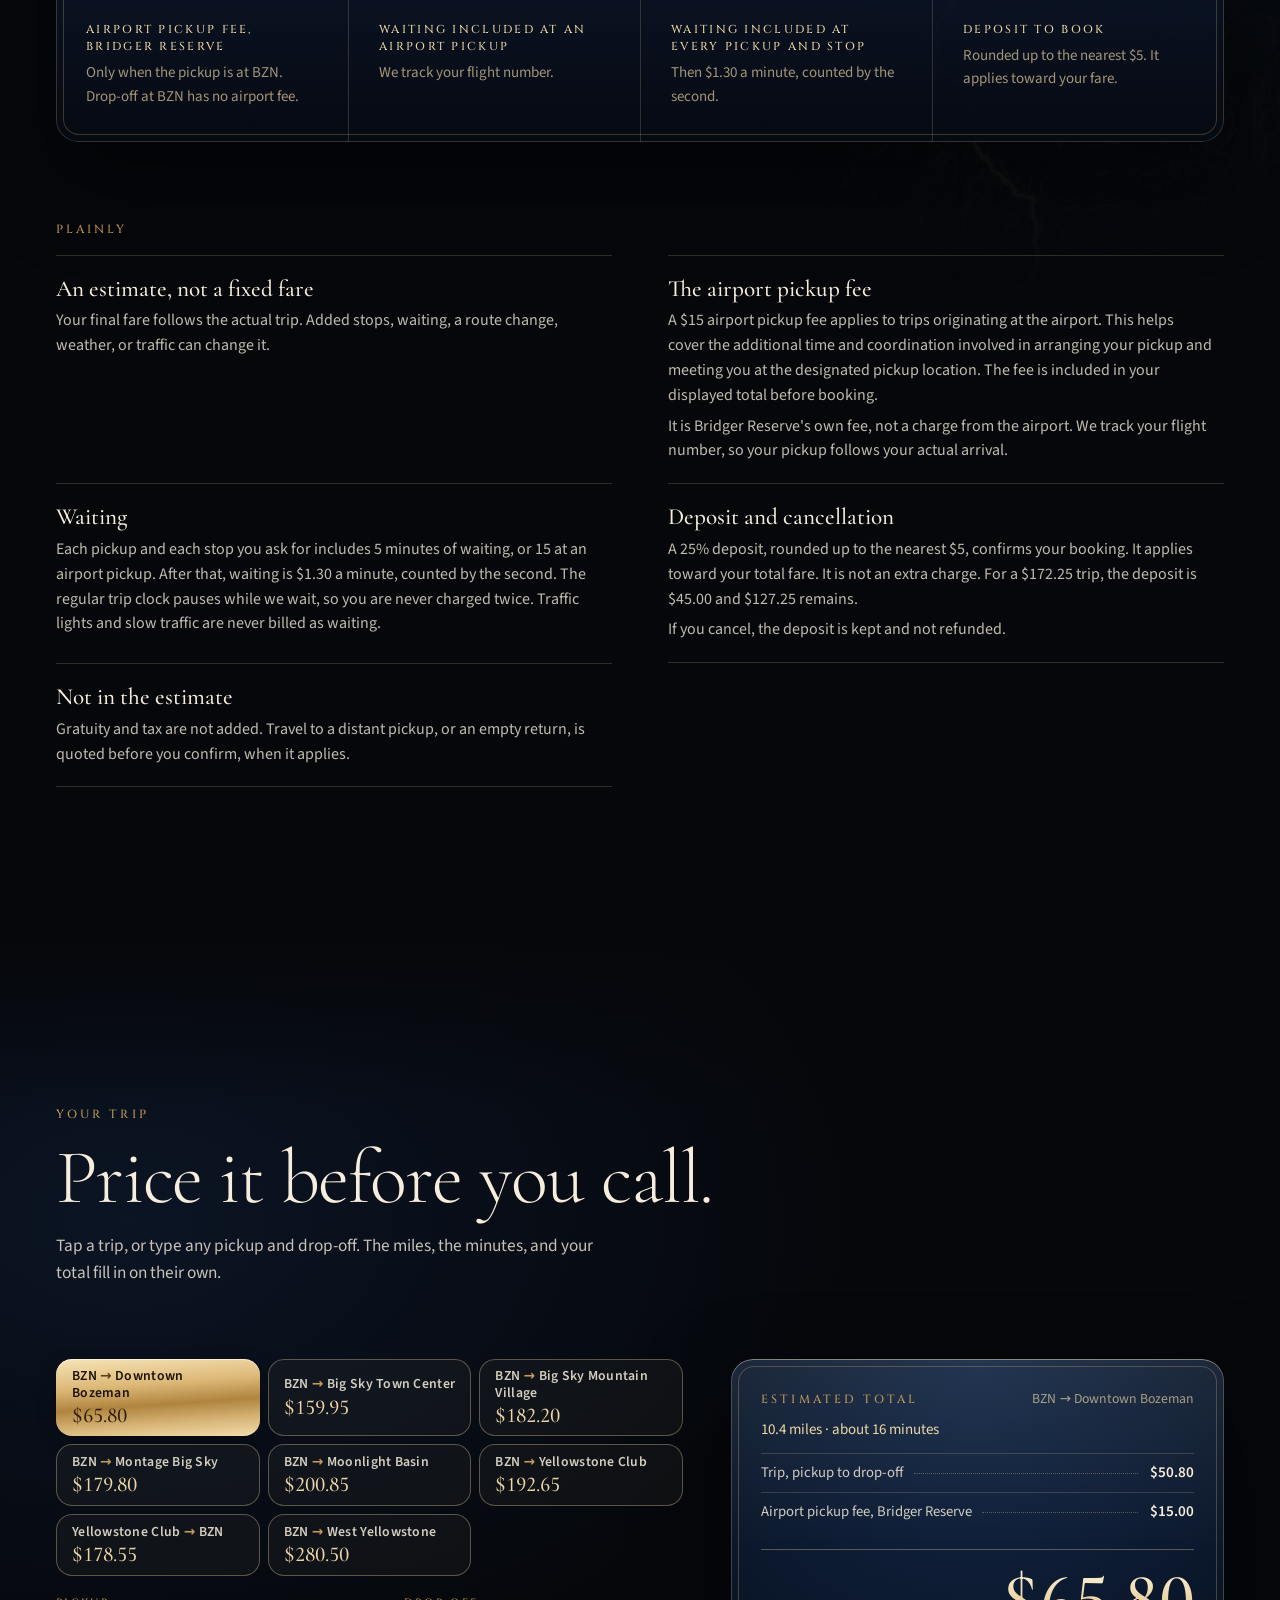
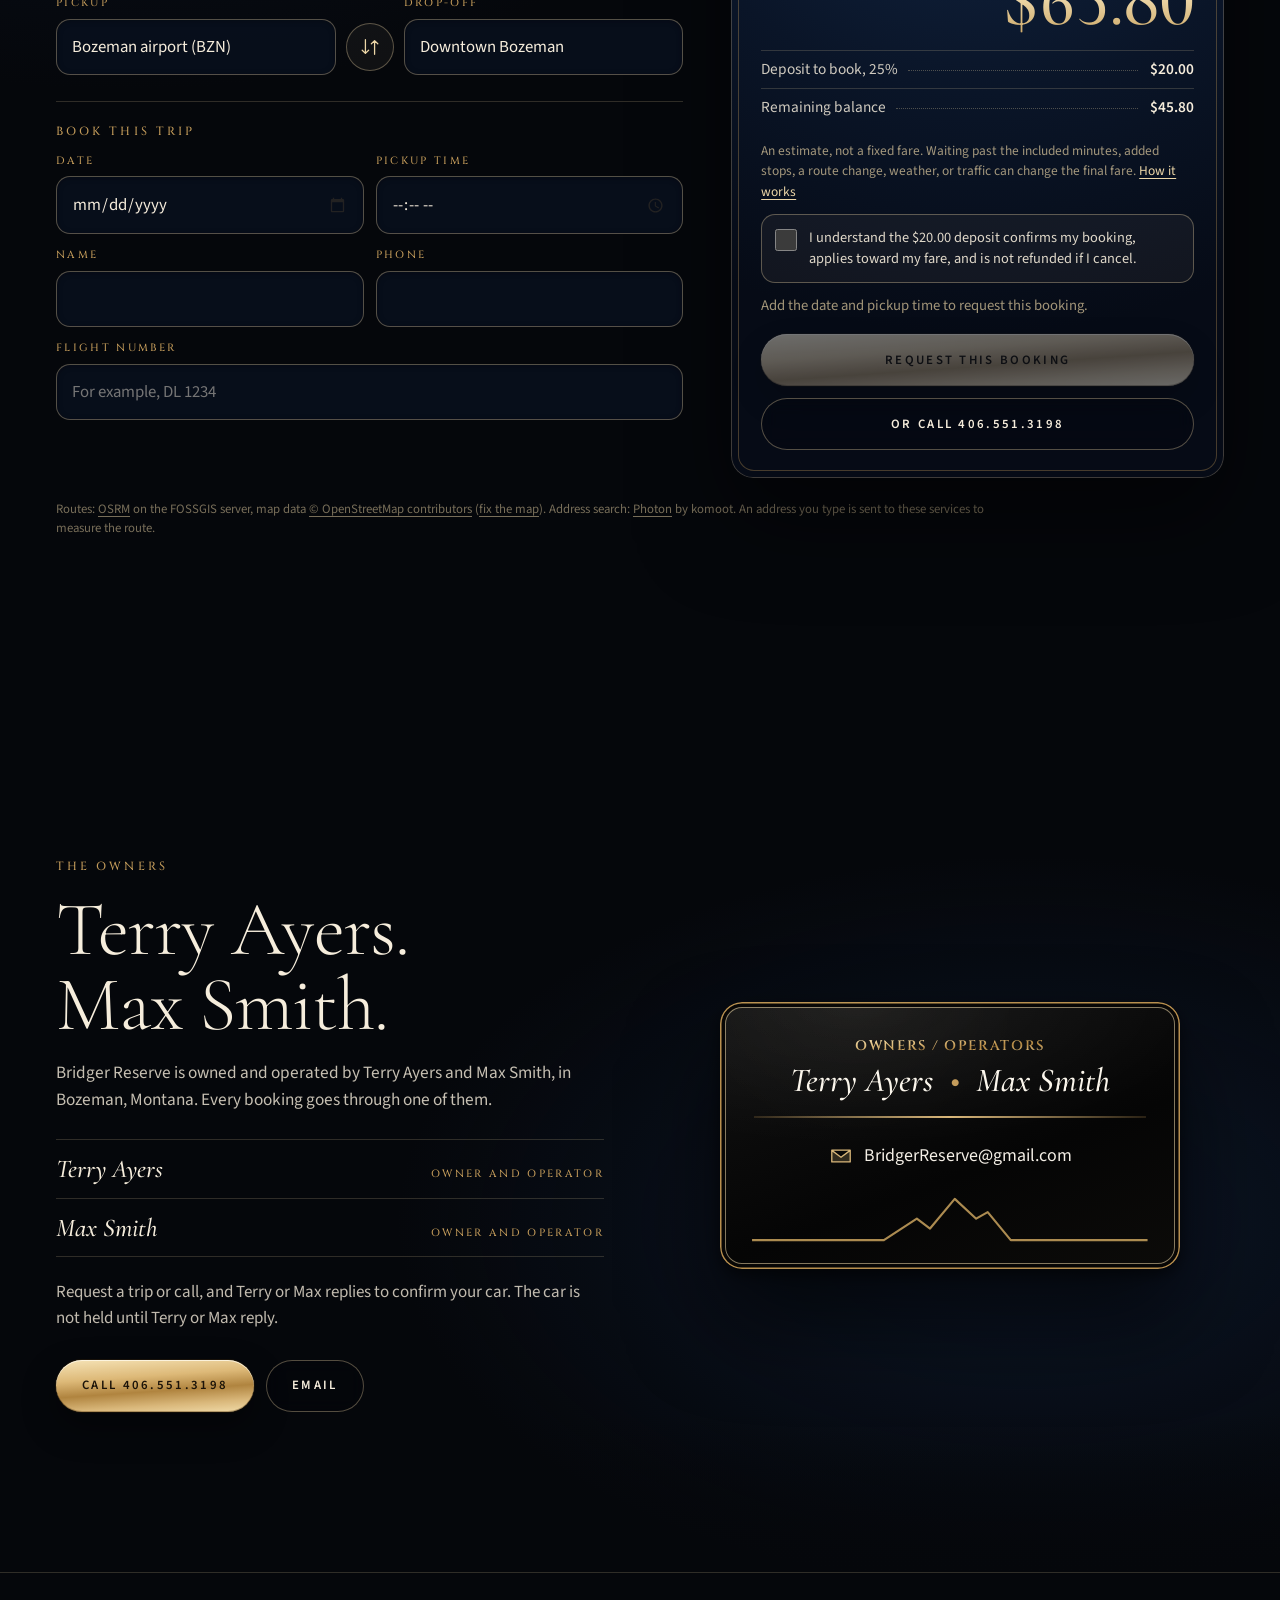
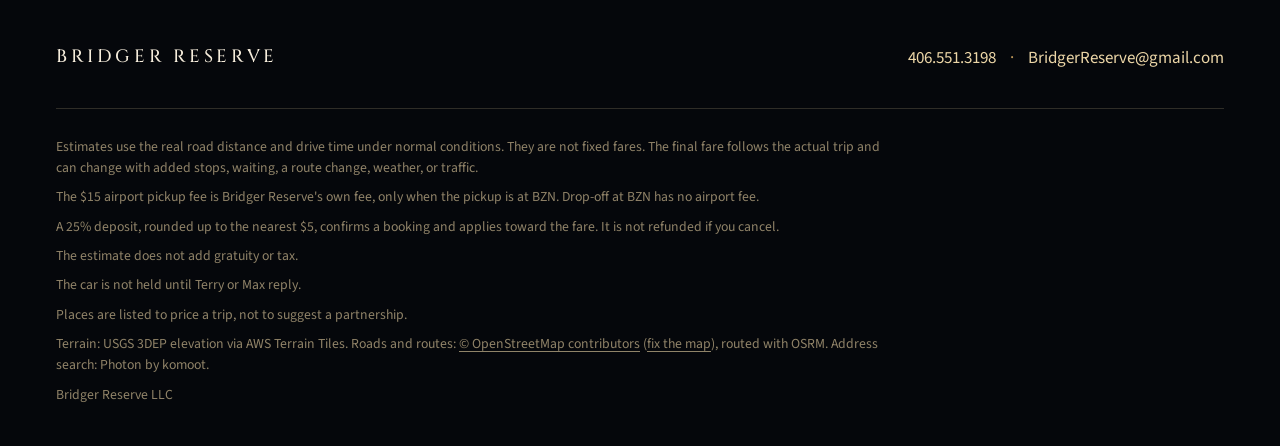
==== commit 5cc53bde: "Publish the Bridger Reserve website." ====
--- a/index.html
+++ b/index.html
@@ -5,10 +5,10 @@
   <meta name="viewport" content="width=device-width, initial-scale=1, viewport-fit=cover">
   <meta name="robots" content="noindex">
   <title>Bridger Reserve | Private car from Bozeman airport</title>
-  <meta name="description" content="Private chauffeur from Bozeman Yellowstone International Airport to downtown Bozeman, Big Sky, Moonlight Basin, and Yellowstone Club. The trip charge is shown line by line before you confirm.">
+  <meta name="description" content="Private chauffeur from Bozeman Yellowstone International Airport to downtown Bozeman, Big Sky, Moonlight Basin, Yellowstone Club, and beyond. See your estimated total before you book.">
   <link rel="canonical" href="https://bridgerreserve.com/">
   <meta property="og:title" content="Bridger Reserve · Chauffeur services">
-  <meta property="og:description" content="Private car from Bozeman airport. The fare, line by line, before you confirm.">
+  <meta property="og:description" content="Private car from Bozeman airport. Your estimated total before you book.">
   <meta property="og:image" content="https://bridgerreserve.com/assets/og.jpg">
   <meta property="og:image:width" content="1200">
   <meta property="og:image:height" content="630">
@@ -35,14 +35,14 @@
     "url": "https://bridgerreserve.com/",
     "image": "https://bridgerreserve.com/assets/og.jpg",
     "logo": "https://bridgerreserve.com/assets/mark.png",
-    "description": "Private chauffeur from Bozeman Yellowstone International Airport. The trip charge is shown line by line before you confirm.",
+    "description": "Private chauffeur from Bozeman Yellowstone International Airport. See your estimated total before you book.",
     "areaServed": ["Bozeman", "Big Sky", "Yellowstone Club", "Moonlight Basin"]
   }
   </script>
   <script>document.documentElement.classList.add("js");setTimeout(function(){var d=document.documentElement;if(!d.classList.contains("ready"))d.classList.add("no-motion")},3000)</script>
 </head>
 <body>
-  <a class="skip" href="#fare">Skip to the fare</a>
+  <a class="skip" href="#trip">Skip to pricing your trip</a>
 
   <header class="masthead" data-state="top">
     <div class="masthead-inner">
@@ -54,7 +54,7 @@
         <a href="#drive">The drive</a>
         <a href="#fare">The fare</a>
         <a href="#trip">Your trip</a>
-        <a href="#house">The house</a>
+        <a href="#house">The owners</a>
       </nav>
       <a class="call" href="tel:+14065513198" aria-label="Call Bridger Reserve at 406.551.3198">
         <svg class="call-icon" viewBox="0 0 24 24" aria-hidden="true"><path d="M7.2 3.6h-2a1.6 1.6 0 0 0-1.6 1.7A15.3 15.3 0 0 0 18.7 20.4a1.6 1.6 0 0 0 1.7-1.6v-2a1.2 1.2 0 0 0-.9-1.2l-3-.8a1.2 1.2 0 0 0-1.2.4l-1.1 1.3a11.6 11.6 0 0 1-5-5l1.3-1.1a1.2 1.2 0 0 0 .4-1.2l-.8-3a1.2 1.2 0 0 0-1.2-.9Z"/></svg>
@@ -91,10 +91,10 @@
           </div>
           <p class="kicker hero-kicker">Chauffeur services <span aria-hidden="true">·</span> Bozeman, Montana</p>
           <h1 id="hero-title"><span>Private car</span> <span>to the mountain.</span></h1>
-          <p class="hero-promise">The fare, line by line, before you confirm.</p>
-          <p class="hero-lede">BZN to downtown Bozeman, Big Sky, Moonlight Basin, and Yellowstone Club.</p>
+          <p class="hero-promise">Your total, before you book.</p>
+          <p class="hero-lede">BZN to downtown Bozeman, Big Sky, Moonlight Basin, Yellowstone Club, and beyond.</p>
           <div class="actions">
-            <a class="btn btn-gold" href="#fare"><span>See the fare</span></a>
+            <a class="btn btn-gold" href="#trip"><span>Price your trip</span></a>
             <a class="btn btn-line" href="tel:+14065513198"><span>Call 406.551.3198</span></a>
           </div>
         </div>
@@ -105,15 +105,13 @@
         <h2 class="sr-only">The drive</h2>
         <article class="trip">
           <p class="trip-step"><span>01</span> Downtown</p>
-          <h3 id="trip-town" class="trip-title"><span class="from">BZN</span><span class="to">Downtown Bozeman hotel</span></h3>
-          <p class="trip-est">10 miles <span aria-hidden="true">·</span> 20 minutes</p>
-          <dl class="ledger">
-            <div><dt>Base fare</dt><dd>$20.00</dd></div>
-            <div><dt>Driving time</dt><dd>$19.00</dd></div>
-            <div><dt>Mileage</dt><dd>$15.00</dd></div>
+          <h3 id="trip-town" class="trip-title"><span class="from">BZN</span><span class="to">Downtown Bozeman</span></h3>
+          <p class="trip-est">10.4 miles <span aria-hidden="true">·</span> 16 minutes</p>
+          <dl class="ledger">
+            <div><dt>Trip, pickup to drop-off</dt><dd>$50.80</dd></div>
             <div><dt>Airport pickup fee, Bridger Reserve</dt><dd>$15.00</dd></div>
           </dl>
-          <p class="trip-sum"><span>Trip charge</span><strong class="sum" data-cents="6900">$69.00</strong></p>
+          <p class="trip-sum"><span>Estimated total</span><strong class="sum" data-cents="6580">$65.80</strong></p>
         </article>
       </section>
 
@@ -121,14 +119,12 @@
         <article class="trip">
           <p class="trip-step"><span>02</span> Big Sky</p>
           <h3 id="trip-sky" class="trip-title"><span class="from">BZN</span><span class="to">Big Sky Resort, Mountain Village</span></h3>
-          <p class="trip-est">55 miles <span aria-hidden="true">·</span> 80 minutes</p>
-          <dl class="ledger">
-            <div><dt>Base fare</dt><dd>$20.00</dd></div>
-            <div><dt>Driving time</dt><dd>$76.00</dd></div>
-            <div><dt>Mileage</dt><dd>$82.50</dd></div>
+          <p class="trip-est">51.9 miles <span aria-hidden="true">·</span> 73 minutes</p>
+          <dl class="ledger">
+            <div><dt>Trip, pickup to drop-off</dt><dd>$167.20</dd></div>
             <div><dt>Airport pickup fee, Bridger Reserve</dt><dd>$15.00</dd></div>
           </dl>
-          <p class="trip-sum"><span>Trip charge</span><strong class="sum" data-cents="19350">$193.50</strong></p>
+          <p class="trip-sum"><span>Estimated total</span><strong class="sum" data-cents="18220">$182.20</strong></p>
         </article>
       </section>
 
@@ -136,14 +132,12 @@
         <article class="trip">
           <p class="trip-step"><span>03</span> Moonlight Basin</p>
           <h3 id="trip-moon" class="trip-title"><span class="from">BZN</span><span class="to">One&amp;Only Moonlight Basin</span></h3>
-          <p class="trip-est">60 miles <span aria-hidden="true">·</span> 90 minutes</p>
-          <dl class="ledger">
-            <div><dt>Base fare</dt><dd>$20.00</dd></div>
-            <div><dt>Driving time</dt><dd>$85.50</dd></div>
-            <div><dt>Mileage</dt><dd>$90.00</dd></div>
+          <p class="trip-est">56.1 miles <span aria-hidden="true">·</span> 86 minutes</p>
+          <dl class="ledger">
+            <div><dt>Trip, pickup to drop-off</dt><dd>$185.85</dd></div>
             <div><dt>Airport pickup fee, Bridger Reserve</dt><dd>$15.00</dd></div>
           </dl>
-          <p class="trip-sum"><span>Trip charge</span><strong class="sum" data-cents="21050">$210.50</strong></p>
+          <p class="trip-sum"><span>Estimated total</span><strong class="sum" data-cents="20085">$200.85</strong></p>
         </article>
       </section>
 
@@ -151,27 +145,30 @@
         <article class="trip">
           <p class="trip-step"><span>04</span> The return</p>
           <h3 id="trip-back" class="trip-title"><span class="from">One&amp;Only Moonlight Basin</span><span class="to">BZN</span></h3>
-          <p class="trip-est">60 miles <span aria-hidden="true">·</span> 90 minutes</p>
-          <dl class="ledger">
-            <div><dt>Base fare</dt><dd>$20.00</dd></div>
-            <div><dt>Driving time</dt><dd>$85.50</dd></div>
-            <div><dt>Mileage</dt><dd>$90.00</dd></div>
+          <p class="trip-est">56.8 miles <span aria-hidden="true">·</span> 86 minutes</p>
+          <dl class="ledger">
+            <div><dt>Trip, pickup to drop-off</dt><dd>$186.90</dd></div>
             <div class="is-zero"><dt>Airport pickup fee, Bridger Reserve</dt><dd>$0.00</dd></div>
           </dl>
           <p class="trip-note">Drop-off at BZN has no airport fee.</p>
-          <p class="trip-sum"><span>Trip charge</span><strong class="sum" data-cents="19550">$195.50</strong></p>
+          <p class="trip-sum"><span>Estimated total</span><strong class="sum" data-cents="18690">$186.90</strong></p>
         </article>
       </section>
 
       <section class="beat beat-last" id="trip-5" data-beat aria-labelledby="trip-club">
-        <article class="trip trip-club">
+        <article class="trip">
           <p class="trip-step"><span>05</span> Yellowstone Club</p>
-          <h3 id="trip-club" class="trip-title-note">The member or the host arranges access.</h3>
-          <p class="trip-line">We drive to the address you give.</p>
-          <p class="trip-fine">No mileage is estimated for the Club on this page. Enter the miles and minutes for the address in your trip.</p>
-          <a class="btn btn-line" href="#trip" data-preset="bzn|club"><span>Price a Club trip</span></a>
-        </article>
-        <p class="flight-fine">These are illustrative estimates using the distances and times discussed, not guaranteed fixed fares. Additional waiting and slow-traffic charges are excluded.</p>
+          <h3 id="trip-club" class="trip-title"><span class="from">BZN</span><span class="to">Yellowstone Club</span></h3>
+          <p class="trip-est">53.8 miles <span aria-hidden="true">·</span> 81 minutes</p>
+          <dl class="ledger">
+            <div><dt>Trip, pickup to drop-off</dt><dd>$177.65</dd></div>
+            <div><dt>Airport pickup fee, Bridger Reserve</dt><dd>$15.00</dd></div>
+          </dl>
+          <p class="trip-note">To the Club's base area. The member or the host arranges gate access.</p>
+          <p class="trip-sum"><span>Estimated total</span><strong class="sum" data-cents="19265">$192.65</strong></p>
+          <a class="btn btn-line trip-cta" href="#trip" data-preset="bzn|yc"><span>Price your Club trip</span></a>
+        </article>
+        <p class="flight-fine">Estimates use the real road distance and drive time under normal conditions. They are not fixed fares. Waiting, added stops, a route change, weather, or traffic can change the final fare.</p>
       </section>
     </div>
 
@@ -180,54 +177,59 @@
       <div class="wrap">
         <header class="section-head" data-reveal>
           <p class="kicker">The fare</p>
-          <h2 id="fare-title">Read it first.</h2>
-          <p class="section-lede">Four rates make the trip. Four more apply only when they happen.</p>
+          <h2 id="fare-title">Your total, before you book.</h2>
+          <p class="section-lede">Every estimate uses the real road distance and drive time for your route. You see the total and every fee before you book.</p>
         </header>
 
         <ol class="rates" data-reveal>
-          <li class="rate">
-            <span class="rate-amount"><span class="cur">$</span>20</span>
-            <span class="rate-name">Base fare</span>
-            <span class="rate-note">Once per booking.</span>
-          </li>
-          <li class="rate">
-            <span class="rate-amount"><span class="cur">$</span>0.95</span>
-            <span class="rate-name">A minute of driving</span>
-            <span class="rate-note">Driving time on the passenger trip.</span>
-          </li>
-          <li class="rate">
-            <span class="rate-amount"><span class="cur">$</span>1.50</span>
-            <span class="rate-name">A mile</span>
-            <span class="rate-note">Passenger trip distance.</span>
-          </li>
           <li class="rate rate-airport">
             <span class="rate-amount"><span class="cur">$</span>15</span>
             <span class="rate-name">Airport pickup fee, Bridger Reserve</span>
-            <span class="rate-note">Only when the pickup is at BZN. Drop-off at BZN is $0.</span>
+            <span class="rate-note">Only when the pickup is at BZN. Drop-off at BZN has no airport fee.</span>
+          </li>
+          <li class="rate">
+            <span class="rate-amount">15<span class="per">min</span></span>
+            <span class="rate-name">Waiting included at an airport pickup</span>
+            <span class="rate-note">We track your flight number.</span>
+          </li>
+          <li class="rate">
+            <span class="rate-amount">5<span class="per">min</span></span>
+            <span class="rate-name">Waiting included at every pickup and stop</span>
+            <span class="rate-note">Then $1.30 a minute, counted by the second.</span>
+          </li>
+          <li class="rate">
+            <span class="rate-amount">25<span class="per">%</span></span>
+            <span class="rate-name">Deposit to book</span>
+            <span class="rate-note">Rounded up to the nearest $5. It applies toward your fare.</span>
           </li>
         </ol>
 
         <div class="adjust" data-reveal>
-          <h3 class="kicker">When they happen</h3>
+          <h3 class="kicker">Plainly</h3>
           <dl class="adjust-list">
             <div>
-              <dt>Waiting at a scheduled pickup</dt>
-              <dd>The first 5 minutes are included. Then $1.30 a minute.</dd>
+              <dt>An estimate, not a fixed fare</dt>
+              <dd>Your final fare follows the actual trip. Added stops, waiting, a route change, weather, or traffic can change it.</dd>
+            </div>
+            <div id="airport-fee">
+              <dt>The airport pickup fee</dt>
+              <dd>A $15 airport pickup fee applies to trips originating at the airport. This helps cover the additional time and coordination involved in arranging your pickup and meeting you at the designated pickup location. The fee is included in your displayed total before booking.</dd>
+              <dd>It is Bridger Reserve's own fee, not a charge from the airport. We track your flight number, so your pickup follows your actual arrival.</dd>
             </div>
             <div>
-              <dt>A stop you ask for</dt>
-              <dd>$1.30 a minute from the first minute.</dd>
+              <dt>Waiting</dt>
+              <dd>Each pickup and each stop you ask for includes 5 minutes of waiting, or 15 at an airport pickup. After that, waiting is $1.30 a minute, counted by the second. The regular trip clock pauses while we wait, so you are never charged twice. Traffic lights and slow traffic are never billed as waiting.</dd>
+            </div>
+            <div id="deposit">
+              <dt>Deposit and cancellation</dt>
+              <dd>A 25% deposit, rounded up to the nearest $5, confirms your booking. It applies toward your total fare. It is not an extra charge. For a $172.25 trip, the deposit is $45.00 and $127.25 remains.</dd>
+              <dd>If you cancel, the deposit is kept and not refunded.</dd>
             </div>
             <div>
-              <dt>Slow traffic, below 10 mph, including snow</dt>
-              <dd>$1.30 a minute in place of the $0.95 driving rate. Miles continue.</dd>
-            </div>
-            <div>
-              <dt>Empty travel</dt>
-              <dd>The drive to a distant pickup, or an empty return, quoted when it applies. Same $0.95 and $1.50. No second base fare. No second airport fee.</dd>
-            </div>
-          </dl>
-          <p class="fine">Waiting, stop, and slow-traffic minutes use $1.30 a minute in place of the $0.95 driving rate. They never stack on it.</p>
+              <dt>Not in the estimate</dt>
+              <dd>Gratuity and tax are not added. Travel to a distant pickup, or an empty return, is quoted before you confirm, when it applies.</dd>
+            </div>
+          </dl>
         </div>
       </div>
     </section>
@@ -237,129 +239,90 @@
         <header class="section-head" data-reveal>
           <p class="kicker">Your trip</p>
           <h2 id="quote-title">Price it before you call.</h2>
-          <p class="section-lede">Pick the pickup and the arrival. Set the miles and minutes for the real address. Every line shows before you call or email.</p>
+          <p class="section-lede">Tap a trip, or type any pickup and drop-off. The miles, the minutes, and your total fill in on their own.</p>
         </header>
 
-        <form id="quote" class="builder" action="mailto:BridgerReserve@gmail.com" method="post" enctype="text/plain" novalidate>
+        <form id="quote" class="builder" novalidate>
           <div class="builder-form" data-reveal>
-            <div class="chips" role="group" aria-label="Sample trips">
-              <button type="button" class="chip" data-pair="bzn|hotel" aria-pressed="true">BZN <i aria-hidden="true">→</i> Downtown</button>
-              <button type="button" class="chip" data-pair="bzn|bigsky" aria-pressed="false">BZN <i aria-hidden="true">→</i> Big Sky</button>
-              <button type="button" class="chip" data-pair="bzn|moon" aria-pressed="false">BZN <i aria-hidden="true">→</i> Moonlight</button>
-              <button type="button" class="chip" data-pair="moon|bzn" aria-pressed="false">Moonlight <i aria-hidden="true">→</i> BZN</button>
+            <div class="chips" role="group" aria-label="Popular trips">
+              <button type="button" class="chip" data-pair="bzn|downtown" aria-pressed="true"><span class="chip-route">BZN <i aria-hidden="true">→</i> Downtown Bozeman</span><span class="chip-price">$65.80</span></button>
+              <button type="button" class="chip" data-pair="bzn|bigskytown" aria-pressed="false"><span class="chip-route">BZN <i aria-hidden="true">→</i> Big Sky Town Center</span><span class="chip-price">$159.95</span></button>
+              <button type="button" class="chip" data-pair="bzn|mtnvillage" aria-pressed="false"><span class="chip-route">BZN <i aria-hidden="true">→</i> Big Sky Mountain Village</span><span class="chip-price">$182.20</span></button>
+              <button type="button" class="chip" data-pair="bzn|montage" aria-pressed="false"><span class="chip-route">BZN <i aria-hidden="true">→</i> Montage Big Sky</span><span class="chip-price">$179.80</span></button>
+              <button type="button" class="chip" data-pair="bzn|moonlight" aria-pressed="false"><span class="chip-route">BZN <i aria-hidden="true">→</i> Moonlight Basin</span><span class="chip-price">$200.85</span></button>
+              <button type="button" class="chip" data-pair="bzn|yc" aria-pressed="false"><span class="chip-route">BZN <i aria-hidden="true">→</i> Yellowstone Club</span><span class="chip-price">$192.65</span></button>
+              <button type="button" class="chip" data-pair="yc|bzn" aria-pressed="false"><span class="chip-route">Yellowstone Club <i aria-hidden="true">→</i> BZN</span><span class="chip-price">$178.55</span></button>
+              <button type="button" class="chip" data-pair="bzn|westy" aria-pressed="false"><span class="chip-route">BZN <i aria-hidden="true">→</i> West Yellowstone</span><span class="chip-price">$280.50</span></button>
             </div>
 
             <div class="route-pick">
-              <label class="field">
-                <span class="field-label">Pickup</span>
-                <select id="pickup" name="pickup">
-                  <option value="bzn" selected>Bozeman airport (BZN)</option>
-                  <option value="hotel">Downtown Bozeman hotel</option>
-                  <option value="bigsky">Big Sky Resort, Mountain Village</option>
-                  <option value="moon">One&amp;Only Moonlight Basin</option>
-                  <option value="club">Yellowstone Club</option>
-                  <option value="other">Another address</option>
-                </select>
-              </label>
-              <button type="button" id="swap" class="swap" aria-label="Swap pickup and arrival">
+              <div class="field place-field">
+                <label class="field-label" for="from">Pickup</label>
+                <input id="from" name="from" type="text" role="combobox" aria-expanded="false" aria-controls="from-list" aria-autocomplete="list" autocomplete="off" autocapitalize="words" spellcheck="false" enterkeyhint="search" placeholder="Airport, hotel, or address" value="Bozeman airport (BZN)">
+                <ul id="from-list" class="place-list" role="listbox" aria-label="Pickup places" hidden></ul>
+              </div>
+              <button type="button" id="swap" class="swap" aria-label="Swap pickup and drop-off">
                 <svg viewBox="0 0 24 24" aria-hidden="true"><path d="M7 4v15m0 0-3.5-3.5M7 19l3.5-3.5M17 20V5m0 0-3.5 3.5M17 5l3.5 3.5"/></svg>
               </button>
-              <label class="field">
-                <span class="field-label">Arrival</span>
-                <select id="arrival" name="arrival">
-                  <option value="bzn">Bozeman airport (BZN)</option>
-                  <option value="hotel" selected>Downtown Bozeman hotel</option>
-                  <option value="bigsky">Big Sky Resort, Mountain Village</option>
-                  <option value="moon">One&amp;Only Moonlight Basin</option>
-                  <option value="club">Yellowstone Club</option>
-                  <option value="other">Another address</option>
-                </select>
-              </label>
-            </div>
-            <p id="pair-hint" class="help" hidden>These miles and minutes are the illustrative estimate. Change them for the real address.</p>
-            <p id="club-note" class="help" hidden>Yellowstone Club miles are not estimated here. Enter the miles and minutes for the address.</p>
-
-            <div class="pair">
-              <label class="field">
-                <span class="field-label">Miles</span>
-                <span class="unit-wrap"><input id="miles" name="miles" type="number" inputmode="decimal" min="0" step="0.1" value="10" autocomplete="off"><span class="unit" aria-hidden="true">mi</span></span>
-              </label>
-              <label class="field">
-                <span class="field-label">Driving minutes</span>
-                <span class="unit-wrap"><input id="minutes" name="minutes" type="number" inputmode="numeric" min="0" step="1" value="20" autocomplete="off"><span class="unit" aria-hidden="true">min</span></span>
-              </label>
-            </div>
-
-            <label class="toggle">
-              <input id="airport" name="airport" type="checkbox" checked>
-              <span class="toggle-ui" aria-hidden="true"></span>
-              <span class="toggle-text">Pickup is at BZN</span>
-            </label>
-            <p id="airport-lock" class="help" hidden>Added because this pickup is at BZN. Airport pickup fee, Bridger Reserve.</p>
-
-            <details class="more">
-              <summary>Waiting, stops, and slow traffic</summary>
-              <div class="more-body">
-                <div class="pair pair-3">
-                  <label class="field">
-                    <span class="field-label">Waiting at the scheduled pickup</span>
-                    <span class="unit-wrap"><input id="wait" name="wait" type="number" inputmode="numeric" min="0" step="1" value="0" autocomplete="off"><span class="unit" aria-hidden="true">min</span></span>
-                  </label>
-                  <label class="field">
-                    <span class="field-label">At a stop you asked for</span>
-                    <span class="unit-wrap"><input id="stop" name="stop" type="number" inputmode="numeric" min="0" step="1" value="0" autocomplete="off"><span class="unit" aria-hidden="true">min</span></span>
-                  </label>
-                  <label class="field">
-                    <span class="field-label">Below 10 mph, including snow</span>
-                    <span class="unit-wrap"><input id="slow" name="slow" type="number" inputmode="numeric" min="0" step="1" value="0" autocomplete="off"><span class="unit" aria-hidden="true">min</span></span>
-                  </label>
-                </div>
-                <p class="help">Enter slow minutes here, not again in driving minutes. Those minutes replace the $0.95 rate. The first 5 waiting minutes at a scheduled pickup are included. A requested stop is billed from the first minute.</p>
+              <div class="field place-field">
+                <label class="field-label" for="to">Drop-off</label>
+                <input id="to" name="to" type="text" role="combobox" aria-expanded="false" aria-controls="to-list" aria-autocomplete="list" autocomplete="off" autocapitalize="words" spellcheck="false" enterkeyhint="search" placeholder="Airport, hotel, or address" value="Downtown Bozeman">
+                <ul id="to-list" class="place-list" role="listbox" aria-label="Drop-off places" hidden></ul>
               </div>
-            </details>
-
-            <details class="more">
-              <summary>Empty travel</summary>
-              <div class="more-body">
-                <div class="pair">
-                  <label class="field">
-                    <span class="field-label">Empty miles</span>
-                    <span class="unit-wrap"><input id="empty-miles" name="empty-miles" type="number" inputmode="decimal" min="0" step="0.1" value="0" autocomplete="off"><span class="unit" aria-hidden="true">mi</span></span>
-                  </label>
-                  <label class="field">
-                    <span class="field-label">Empty minutes</span>
-                    <span class="unit-wrap"><input id="empty-minutes" name="empty-minutes" type="number" inputmode="numeric" min="0" step="1" value="0" autocomplete="off"><span class="unit" aria-hidden="true">min</span></span>
-                  </label>
-                </div>
-                <p class="help">Empty travel is the drive to meet you, or the return without you. Same $0.95 a minute and $1.50 a mile. No second base fare. No second airport fee. Leave both at 0 when there is none.</p>
+            </div>
+            <p id="route-status" class="help route-status" aria-live="polite"></p>
+
+            <fieldset class="book">
+              <legend class="kicker">Book this trip</legend>
+              <div class="pair">
+                <label class="field"><span class="field-label">Date</span><input id="date" name="date" type="date"></label>
+                <label class="field"><span class="field-label">Pickup time</span><input id="time" name="time" type="time" step="300"></label>
               </div>
-            </details>
+              <div class="pair">
+                <label class="field"><span class="field-label">Name</span><input id="name" name="name" type="text" autocomplete="name"></label>
+                <label class="field"><span class="field-label">Phone</span><input id="phone" name="phone" type="tel" autocomplete="tel" inputmode="tel"></label>
+              </div>
+              <label class="field" id="flight-field"><span class="field-label">Flight number</span><input id="flight" name="flight" type="text" autocomplete="off" autocapitalize="characters" spellcheck="false" placeholder="For example, DL 1234"></label>
+            </fieldset>
           </div>
 
           <aside class="receipt" aria-labelledby="receipt-title" data-reveal>
             <div class="receipt-head">
-              <p class="kicker" id="receipt-title">Trip charge</p>
+              <p class="kicker" id="receipt-title">Estimated total</p>
               <p class="receipt-route" id="receipt-route"></p>
             </div>
+            <p class="receipt-est" id="receipt-est"></p>
             <dl id="lines" class="ledger ledger-receipt"></dl>
             <p class="total"><span class="total-visual" aria-hidden="true"></span><span id="total" class="sr-only" aria-live="polite"></span></p>
-            <p id="quote-status" class="status">Enter miles and minutes.</p>
-            <button id="email" type="button" class="btn btn-gold btn-block" disabled><span>Email this quote</span></button>
+            <dl id="deposit-lines" class="ledger ledger-deposit"></dl>
+            <p class="receipt-fine">An estimate, not a fixed fare. Waiting past the included minutes, added stops, a route change, weather, or traffic can change the final fare. <a href="#fare">How it works</a></p>
+            <label class="ack">
+              <input id="ack" name="ack" type="checkbox">
+              <span id="ack-text">I understand the deposit confirms my booking, applies toward my fare, and is not refunded if I cancel.</span>
+            </label>
+            <p id="quote-status" class="status" aria-live="polite">Choose a pickup and a drop-off.</p>
+            <button id="book" type="submit" class="btn btn-gold btn-block" disabled><span>Request this booking</span></button>
             <a class="btn btn-line btn-block" href="tel:+14065513198"><span>Or call 406.551.3198</span></a>
             <noscript>
-              <p class="help">Call 406.551.3198 or email BridgerReserve@gmail.com. The four trips above are the fare sheet.</p>
+              <p class="help">Call 406.551.3198 or email BridgerReserve@gmail.com for your price. The five trips above are real estimates.</p>
             </noscript>
           </aside>
         </form>
+        <p class="attribution">Routes: <a href="https://project-osrm.org/">OSRM</a> on the FOSSGIS server, map data <a href="https://www.openstreetmap.org/copyright">© OpenStreetMap contributors</a> (<a href="https://www.openstreetmap.org/fixthemap">fix the map</a>). Address search: <a href="https://photon.komoot.io/">Photon</a> by komoot. An address you type is sent to these services to measure the route.</p>
       </div>
     </section>
 
     <section id="house" class="section house" aria-labelledby="house-title">
       <div class="wrap house-grid">
         <div class="house-copy" data-reveal>
-          <p class="kicker">The house</p>
+          <p class="kicker">The owners</p>
           <h2 id="house-title"><span>Terry Ayers.</span> <span>Max Smith.</span></h2>
-          <p class="section-lede">Owners and operators. Send the quote, or call. The car is not held until Terry or Max reply.</p>
+          <p class="section-lede">Bridger Reserve is owned and operated by Terry Ayers and Max Smith, in Bozeman, Montana. Every booking goes through one of them.</p>
+          <dl class="owners">
+            <div><dt>Terry Ayers</dt><dd>Owner and operator</dd></div>
+            <div><dt>Max Smith</dt><dd>Owner and operator</dd></div>
+          </dl>
+          <p class="house-note">Request a trip or call, and Terry or Max replies to confirm your car. The car is not held until Terry or Max reply.</p>
           <div class="actions">
             <a class="btn btn-gold" href="tel:+14065513198"><span>Call 406.551.3198</span></a>
             <a class="btn btn-line" href="mailto:BridgerReserve@gmail.com"><span>Email</span></a>
@@ -389,11 +352,13 @@
         <p class="footer-contact"><a href="tel:+14065513198">406.551.3198</a><span aria-hidden="true">·</span><a href="mailto:BridgerReserve@gmail.com">BridgerReserve@gmail.com</a></p>
       </div>
       <div class="footer-fine">
-        <p>These are illustrative estimates using the distances and times discussed, not guaranteed fixed fares. Additional waiting and slow-traffic charges are excluded from the four examples.</p>
-        <p>The airport pickup fee is charged by Bridger Reserve. Drop-off at BZN has no airport fee.</p>
-        <p>The figure is the trip charge. The calculator does not add gratuity or tax.</p>
+        <p>Estimates use the real road distance and drive time under normal conditions. They are not fixed fares. The final fare follows the actual trip and can change with added stops, waiting, a route change, weather, or traffic.</p>
+        <p>The $15 airport pickup fee is Bridger Reserve's own fee, only when the pickup is at BZN. Drop-off at BZN has no airport fee.</p>
+        <p>A 25% deposit, rounded up to the nearest $5, confirms a booking and applies toward the fare. It is not refunded if you cancel.</p>
+        <p>The estimate does not add gratuity or tax.</p>
         <p>The car is not held until Terry or Max reply.</p>
-        <p class="credits">Terrain: USGS 3DEP elevation via AWS Terrain Tiles. Roads: <a href="https://www.openstreetmap.org/copyright">© OpenStreetMap contributors</a>, routed with OSRM.</p>
+        <p>Places are listed to price a trip, not to suggest a partnership.</p>
+        <p class="credits">Terrain: USGS 3DEP elevation via AWS Terrain Tiles. Roads and routes: <a href="https://www.openstreetmap.org/copyright">© OpenStreetMap contributors</a> (<a href="https://www.openstreetmap.org/fixthemap">fix the map</a>), routed with OSRM. Address search: Photon by komoot.</p>
         <p>Bridger Reserve LLC</p>
       </div>
     </div>
--- a/styles.css
+++ b/styles.css
@@ -1033,6 +1033,7 @@
 
 .adjust-list > div {
   display: grid;
+  align-content: start;
   gap: 6px;
   padding: 20px 0;
   border-top: var(--line) solid var(--hair);
@@ -1076,28 +1077,43 @@
 }
 
 .chips {
-  display: flex;
-  flex-wrap: wrap;
+  display: grid;
+  grid-template-columns: repeat(auto-fill, minmax(min(100%, 200px), 1fr));
   gap: 8px;
 }
 
 .chip {
-  display: inline-flex;
-  align-items: center;
-  gap: 6px;
-  min-height: 44px;
-  padding: 0 16px;
+  display: grid;
+  align-content: center;
+  justify-items: start;
+  gap: 2px;
+  min-height: 62px;
+  padding: 9px 16px;
   border: 0;
-  border-radius: 999px;
+  border-radius: 16px;
   background: rgba(236, 214, 167, 0.04);
   box-shadow: inset 0 0 0 1px var(--hair-2);
   color: rgba(246, 237, 220, 0.86);
-  font-size: 0.9rem;
-  font-weight: 600;
-  letter-spacing: 0.02em;
+  text-align: left;
   cursor: pointer;
   transition: background-color 0.25s var(--ease), box-shadow 0.25s var(--ease), color 0.25s var(--ease);
   -webkit-tap-highlight-color: transparent;
+}
+
+.chip-route {
+  font-size: 0.86rem;
+  font-weight: 600;
+  letter-spacing: 0.02em;
+  line-height: 1.25;
+}
+
+.chip-price {
+  font-family: var(--serif);
+  font-size: 1.32rem;
+  font-weight: 500;
+  line-height: 1.1;
+  color: var(--champagne);
+  font-variant-numeric: lining-nums tabular-nums;
 }
 
 .chip i { font-style: normal; color: var(--gold); }
@@ -1111,6 +1127,7 @@
 }
 
 .chip[aria-pressed="true"] i { color: #5a3f18; }
+.chip[aria-pressed="true"] .chip-price { color: #2a1d0b; }
 
 .route-pick {
   display: grid;
@@ -1403,6 +1420,197 @@
   font-size: 0.92rem;
   color: var(--muted);
 }
+
+/* place pickers */
+.builder-form { position: relative; z-index: 2; }
+
+.place-field { position: relative; }
+
+.place-list {
+  position: absolute;
+  left: 0;
+  right: 0;
+  top: calc(100% + 6px);
+  z-index: 30;
+  max-height: min(340px, 52vh);
+  margin: 0;
+  padding: 6px;
+  list-style: none;
+  overflow-y: auto;
+  overscroll-behavior: contain;
+  border-radius: 16px;
+  background: #0a1426;
+  box-shadow: inset 0 0 0 1px var(--hair-2), 0 24px 60px rgba(0, 0, 0, 0.6);
+}
+
+.place-group {
+  padding: 12px 12px 4px;
+  font-family: var(--caps);
+  font-size: 0.62rem;
+  font-weight: 500;
+  letter-spacing: 0.22em;
+  text-transform: uppercase;
+  color: var(--gold);
+}
+
+.place-option {
+  display: grid;
+  gap: 1px;
+  align-content: center;
+  min-height: 46px;
+  padding: 8px 12px;
+  border-radius: 10px;
+  color: var(--ivory);
+  cursor: pointer;
+}
+
+.place-option small { font-size: 0.82rem; color: var(--muted); }
+
+.place-option:hover,
+.place-option[aria-selected="true"] { background: rgba(236, 214, 167, 0.12); }
+
+.place-note { padding: 10px 12px; font-size: 0.9rem; color: var(--muted); }
+
+.route-status:empty { display: none; }
+
+/* booking fields */
+.book {
+  display: grid;
+  gap: 14px;
+  min-width: 0;
+  margin: 6px 0 0;
+  padding: 22px 0 0;
+  border: 0;
+  border-top: var(--line) solid var(--hair);
+}
+
+.book legend { float: left; width: 100%; padding: 0; margin: 0; }
+
+input[type="date"],
+input[type="time"] {
+  -webkit-appearance: none;
+  appearance: none;
+  display: block;
+  line-height: 56px;
+}
+
+input::-webkit-date-and-time-value { text-align: left; }
+input::-webkit-calendar-picker-indicator { filter: invert(0.85) sepia(0.5); opacity: 0.75; cursor: pointer; }
+
+/* receipt extras */
+.receipt-est {
+  min-height: 1.4em;
+  margin: -4px 0 0;
+  font-size: 0.94rem;
+  color: var(--champagne);
+  font-variant-numeric: lining-nums;
+}
+
+.receipt .ledger-receipt,
+.receipt .total { transition: opacity 0.3s var(--ease); }
+.receipt.is-busy .ledger-receipt,
+.receipt.is-busy .total { opacity: 0.4; }
+
+.ledger-deposit:empty { display: none; }
+.ledger-deposit dt,
+.ledger-deposit dd { font-size: 0.96rem; }
+
+.receipt-fine {
+  margin: 2px 0 0;
+  font-size: 0.84rem;
+  line-height: 1.5;
+  color: var(--muted);
+}
+
+.receipt-fine a { color: var(--champagne); text-underline-offset: 3px; }
+
+.ack {
+  display: grid;
+  grid-template-columns: auto 1fr;
+  gap: 12px;
+  align-items: start;
+  padding: 14px;
+  border-radius: 14px;
+  background: rgba(236, 214, 167, 0.05);
+  box-shadow: inset 0 0 0 1px var(--hair-2);
+  font-size: 0.9rem;
+  line-height: 1.45;
+  color: rgba(246, 237, 220, 0.9);
+  cursor: pointer;
+}
+
+.ack input[type="checkbox"],
+.ack input[type="checkbox"]:hover,
+.ack input[type="checkbox"]:focus-visible {
+  -webkit-appearance: auto;
+  appearance: auto;
+  width: 22px;
+  height: 22px;
+  min-height: 0;
+  margin: 1px 0 0;
+  padding: 0;
+  background: none;
+  box-shadow: none;
+  accent-color: #c39b5a;
+}
+
+.ack input[type="checkbox"]:focus-visible { outline: 2px solid var(--champagne); outline-offset: 3px; }
+
+.attribution {
+  max-width: 60rem;
+  margin: 22px 0 0;
+  font-size: 0.8rem;
+  line-height: 1.5;
+  color: rgba(236, 214, 167, 0.5);
+}
+
+.attribution a { color: inherit; text-underline-offset: 3px; }
+
+.trip-cta { width: 100%; margin-top: 16px; }
+
+.rate-amount .per {
+  margin: 0.2em 0 0 0.1em;
+  font-family: var(--caps);
+  font-size: 0.3em;
+  font-weight: 500;
+  letter-spacing: 0.06em;
+}
+
+/* owners */
+.owners { display: grid; margin: 26px 0 0; }
+
+.owners > div {
+  display: flex;
+  flex-wrap: wrap;
+  align-items: baseline;
+  justify-content: space-between;
+  gap: 4px 16px;
+  padding: 14px 0;
+  border-top: var(--line) solid var(--hair);
+}
+
+.owners > div:last-child { border-bottom: var(--line) solid var(--hair); }
+
+.owners dt {
+  font-family: var(--serif);
+  font-style: italic;
+  font-weight: 500;
+  font-size: 1.6rem;
+  line-height: 1.15;
+  color: var(--ivory);
+}
+
+.owners dd {
+  margin: 0;
+  font-family: var(--caps);
+  font-size: 0.66rem;
+  font-weight: 500;
+  letter-spacing: 0.22em;
+  text-transform: uppercase;
+  color: var(--gold);
+}
+
+.house-note { max-width: 34rem; margin: 22px 0 0; color: rgba(246, 237, 220, 0.78); }
 
 /* house */
 .house {
@@ -1606,11 +1814,15 @@
   .adjust-list > div:nth-last-child(2) { border-bottom: var(--line) solid var(--hair); }
 
   .builder { grid-template-columns: minmax(0, 1.12fr) minmax(0, 0.88fr); gap: 48px; }
-  .receipt { position: sticky; top: calc(var(--head) + 24px); padding: 30px 30px 28px; }
+  .receipt { padding: 30px 30px 28px; }
 
   .house-grid { grid-template-columns: 1fr 1fr; gap: 72px; }
 
   .footer-top { grid-template-columns: 1fr auto; align-items: center; }
+}
+
+@media (min-width: 900px) and (min-height: 860px) {
+  .receipt { position: sticky; top: calc(var(--head) + 24px); }
 }
 
 @media (min-width: 1280px) and (min-height: 860px) {
@@ -1645,6 +1857,9 @@
 }
 
 @media (max-width: 559px) {
+  .chips { grid-template-columns: 1fr 1fr; }
+  .chip { padding: 9px 12px; }
+  .chip-route { font-size: 0.8rem; }
   .hero .actions { gap: 10px; }
   .hero .btn { padding: 0 18px; letter-spacing: 0.14em; }
 }
@@ -1658,7 +1873,8 @@
   .call-icon { width: 15px; height: 15px; }
   .btn { padding: 0 20px; letter-spacing: 0.14em; }
   .trip { padding: 18px 16px 16px; }
-  .chip { padding: 0 13px; font-size: 0.86rem; }
+  .chip { padding: 8px 10px; }
+  .book .pair { grid-template-columns: 1fr; }
 }
 
 @media (max-width: 899px) {
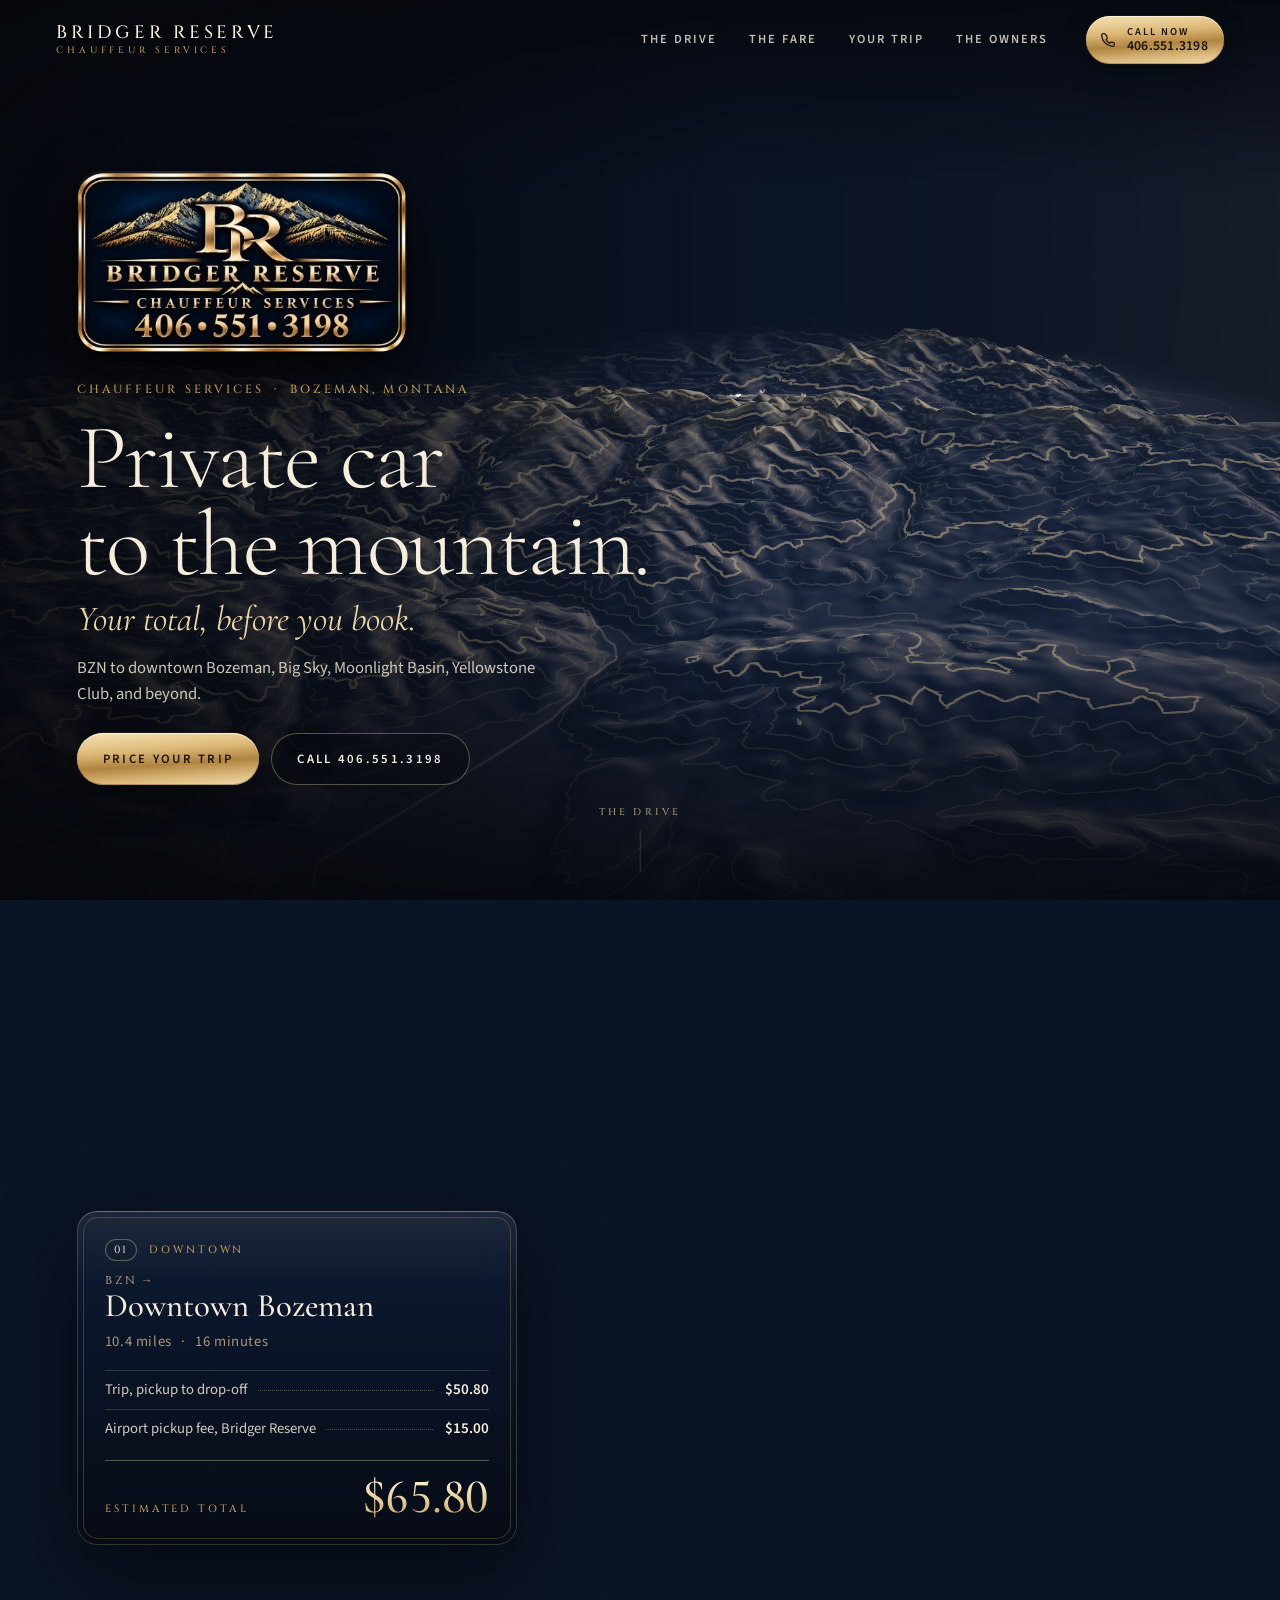
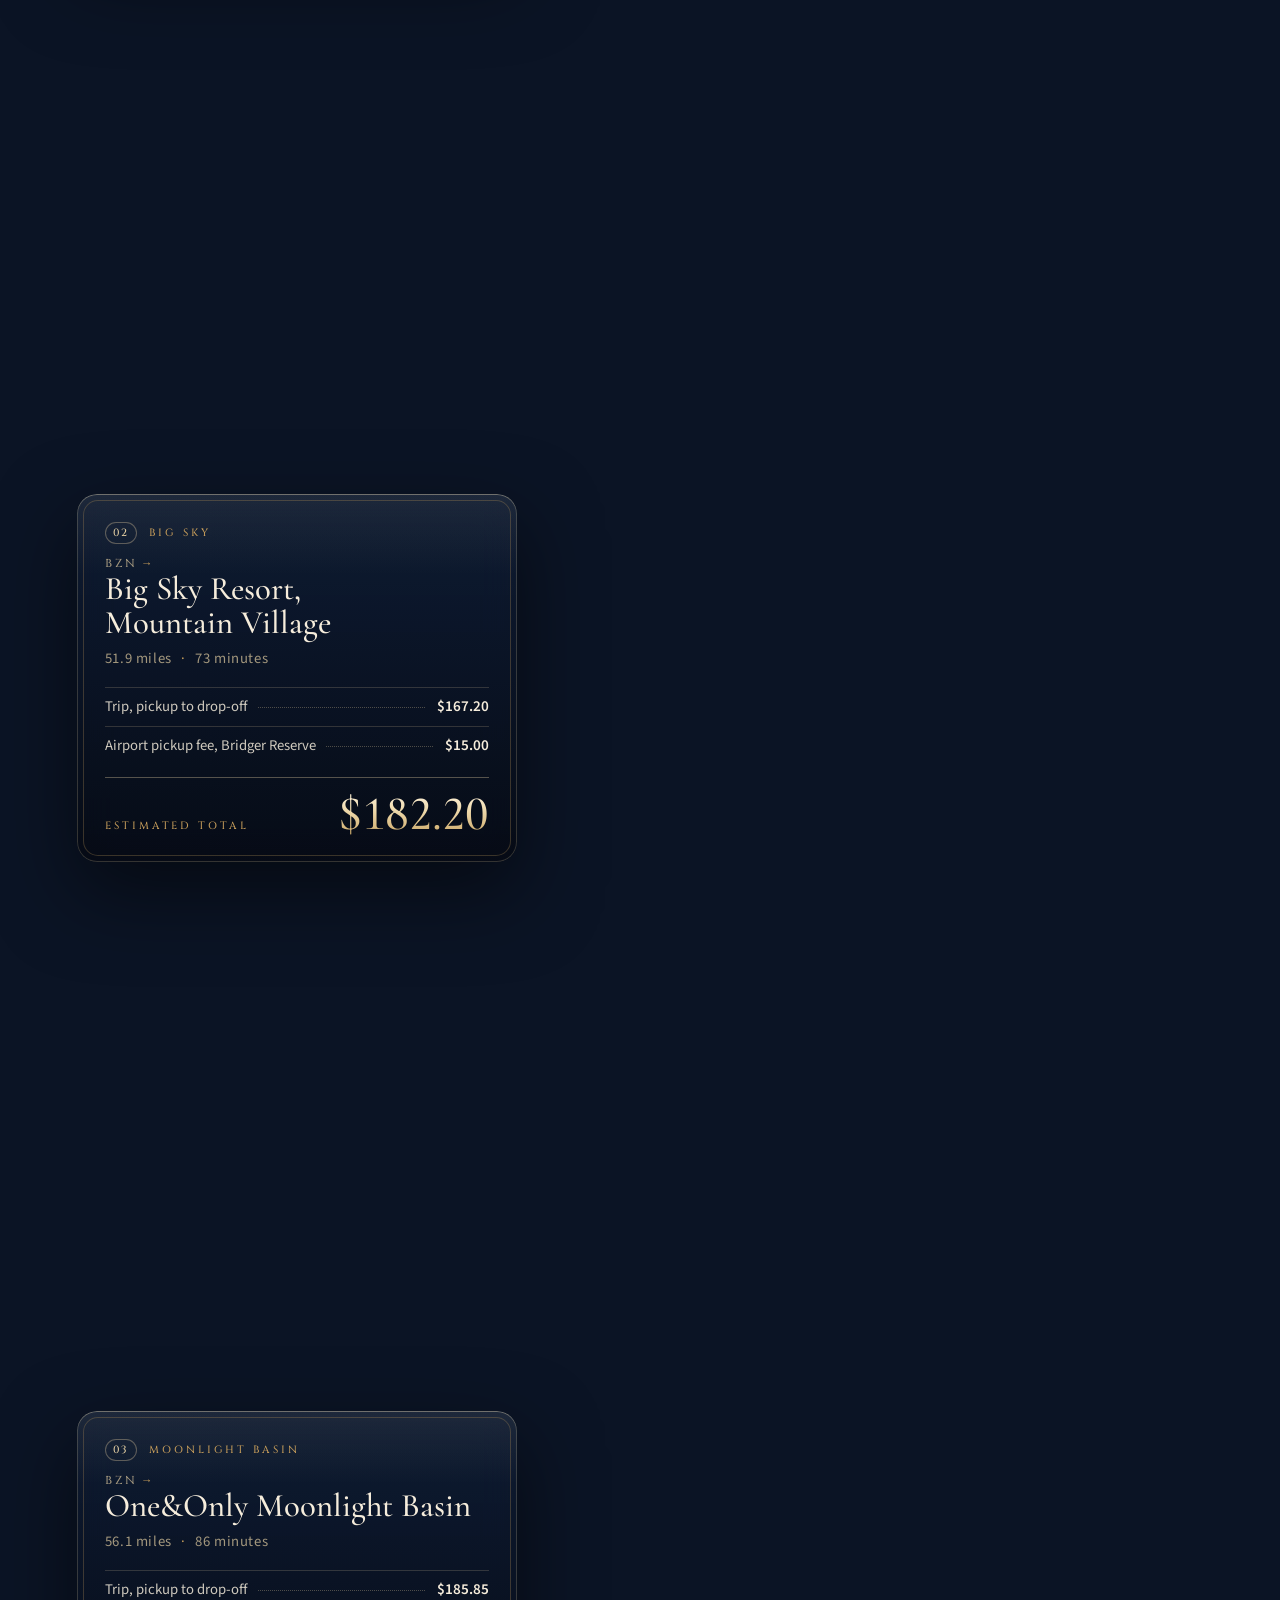
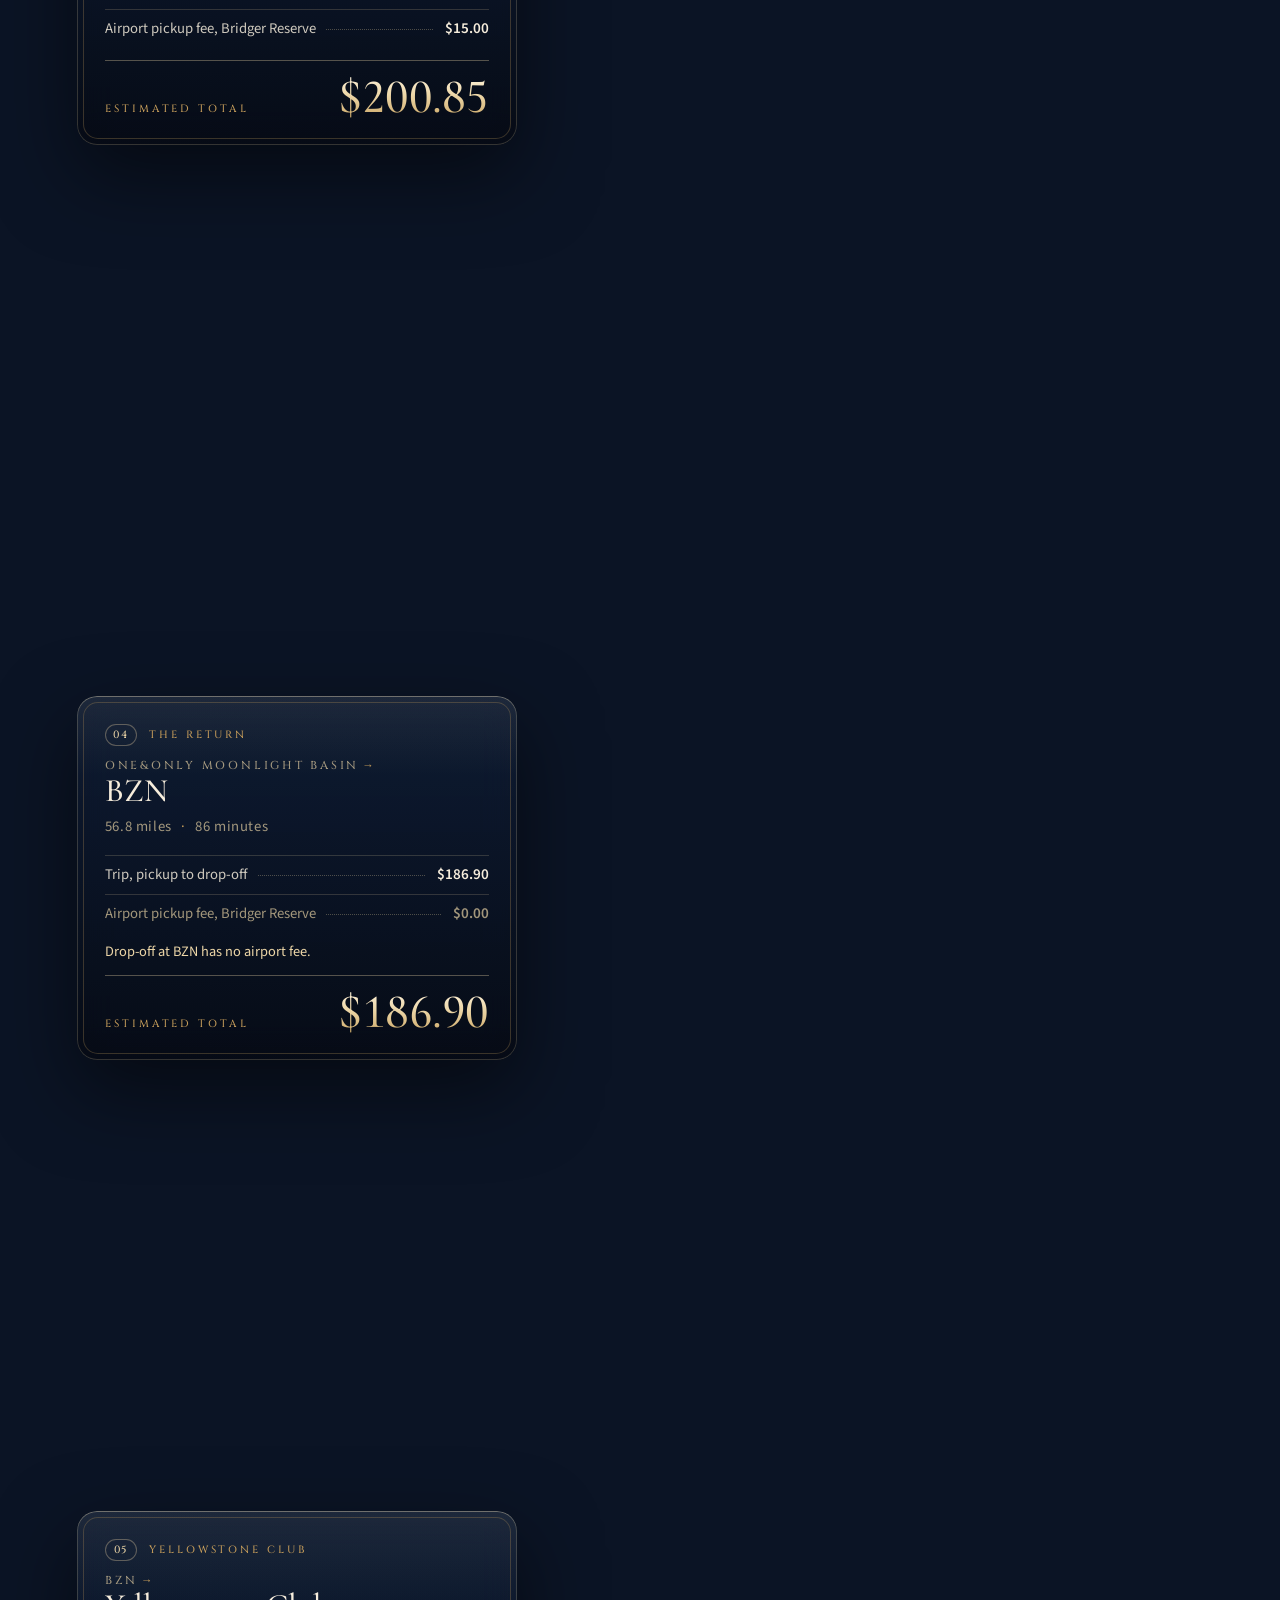
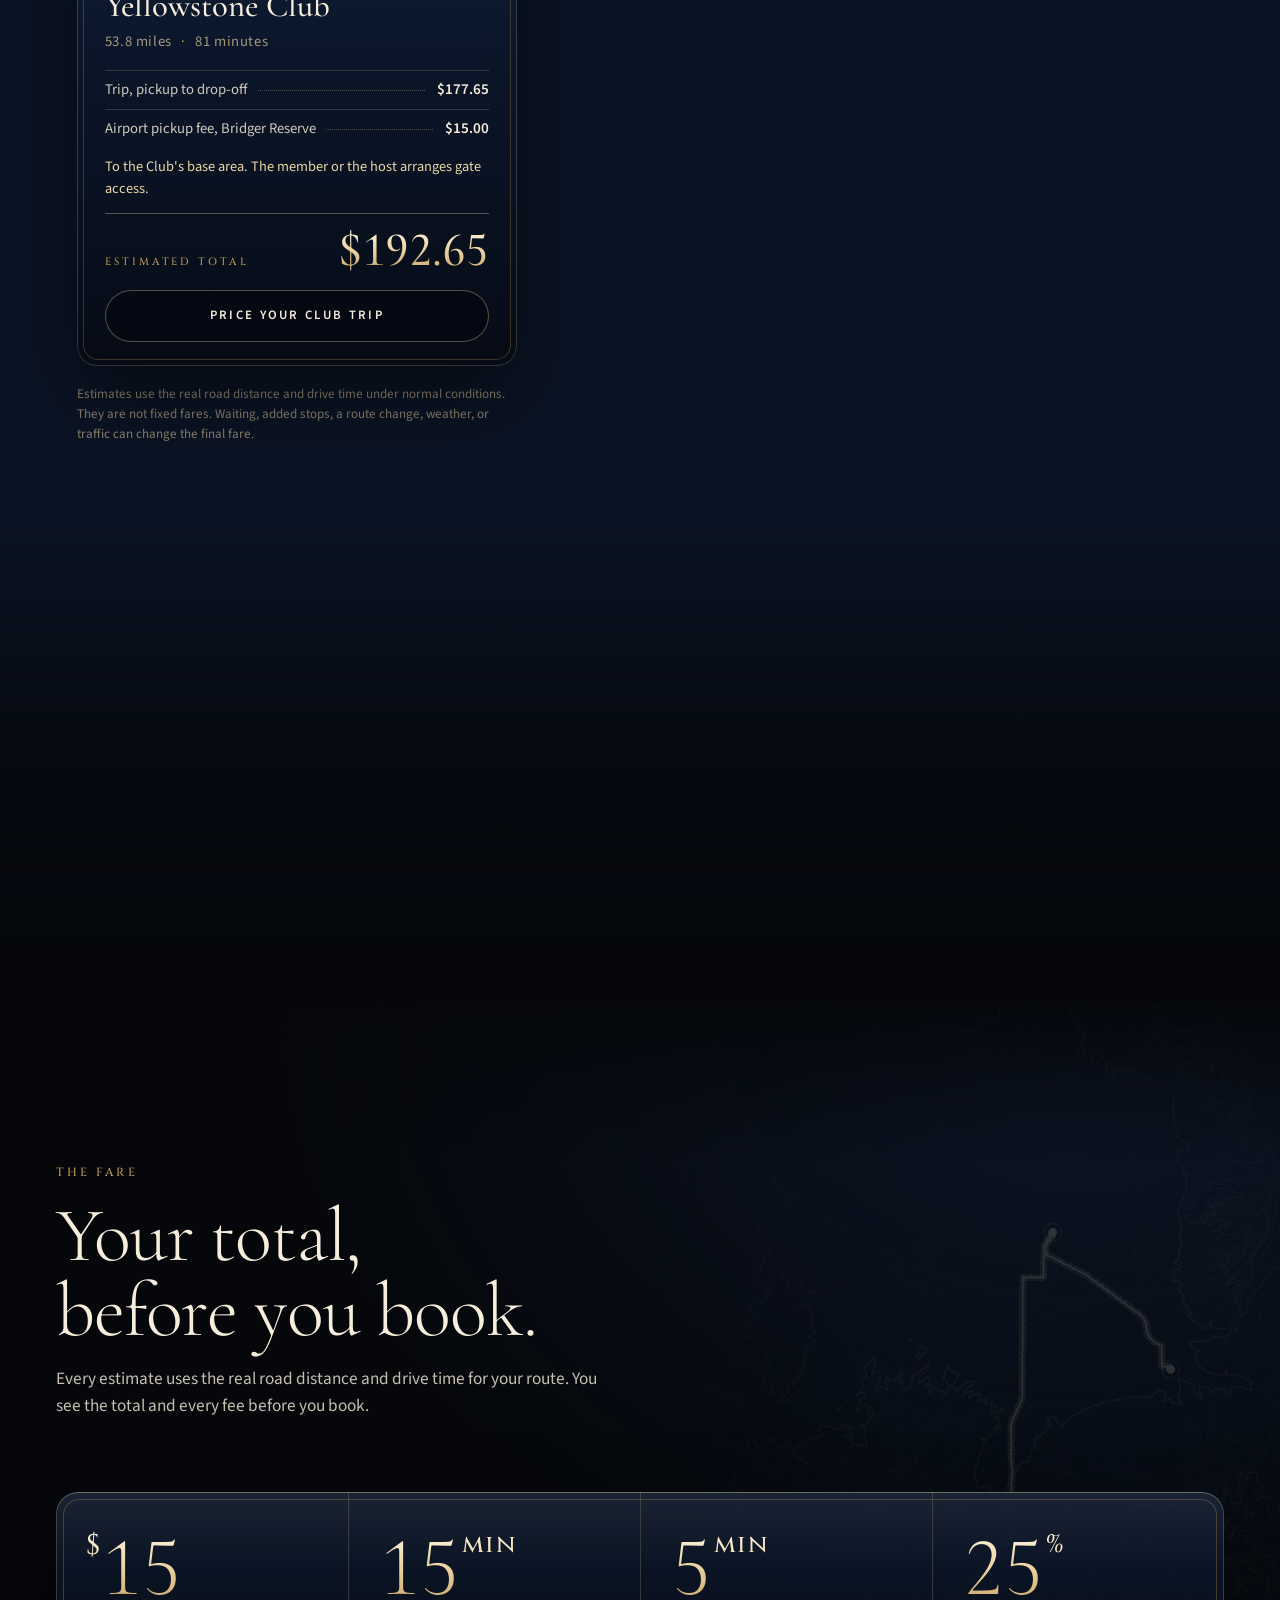
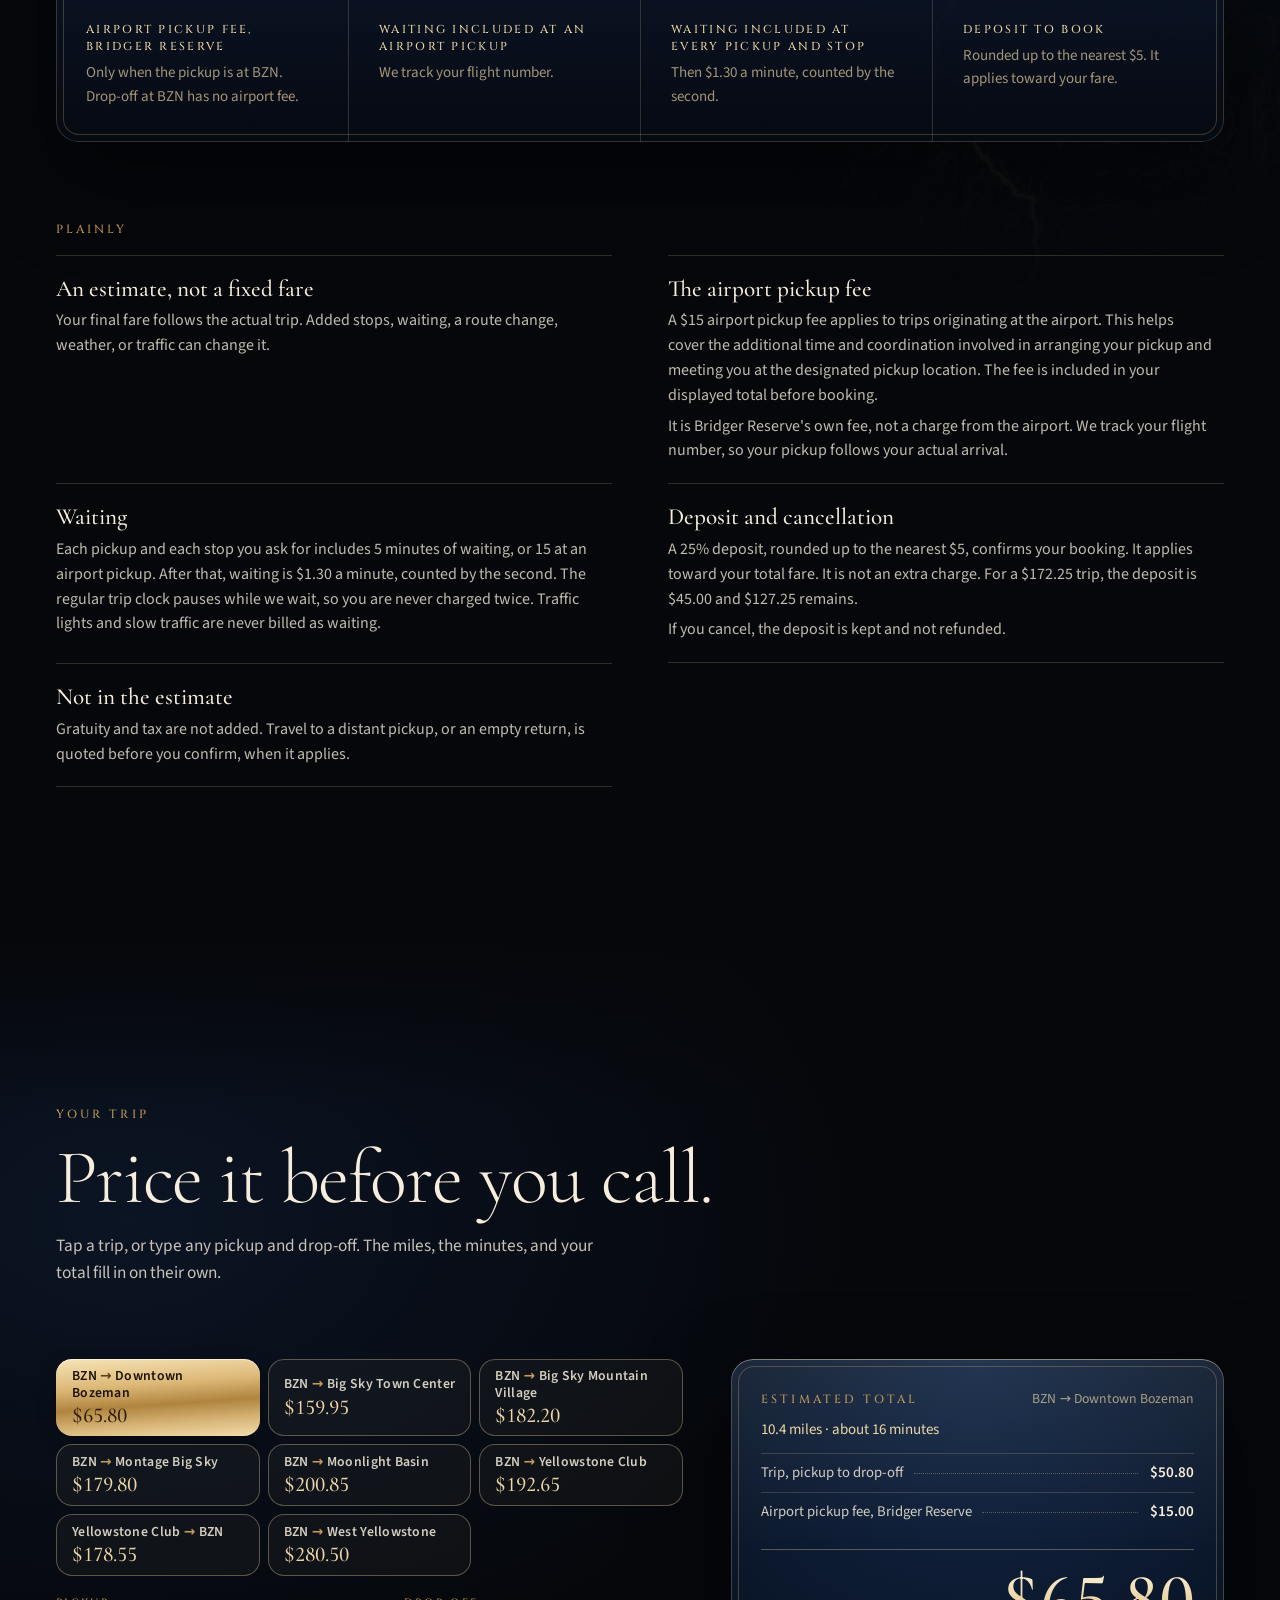
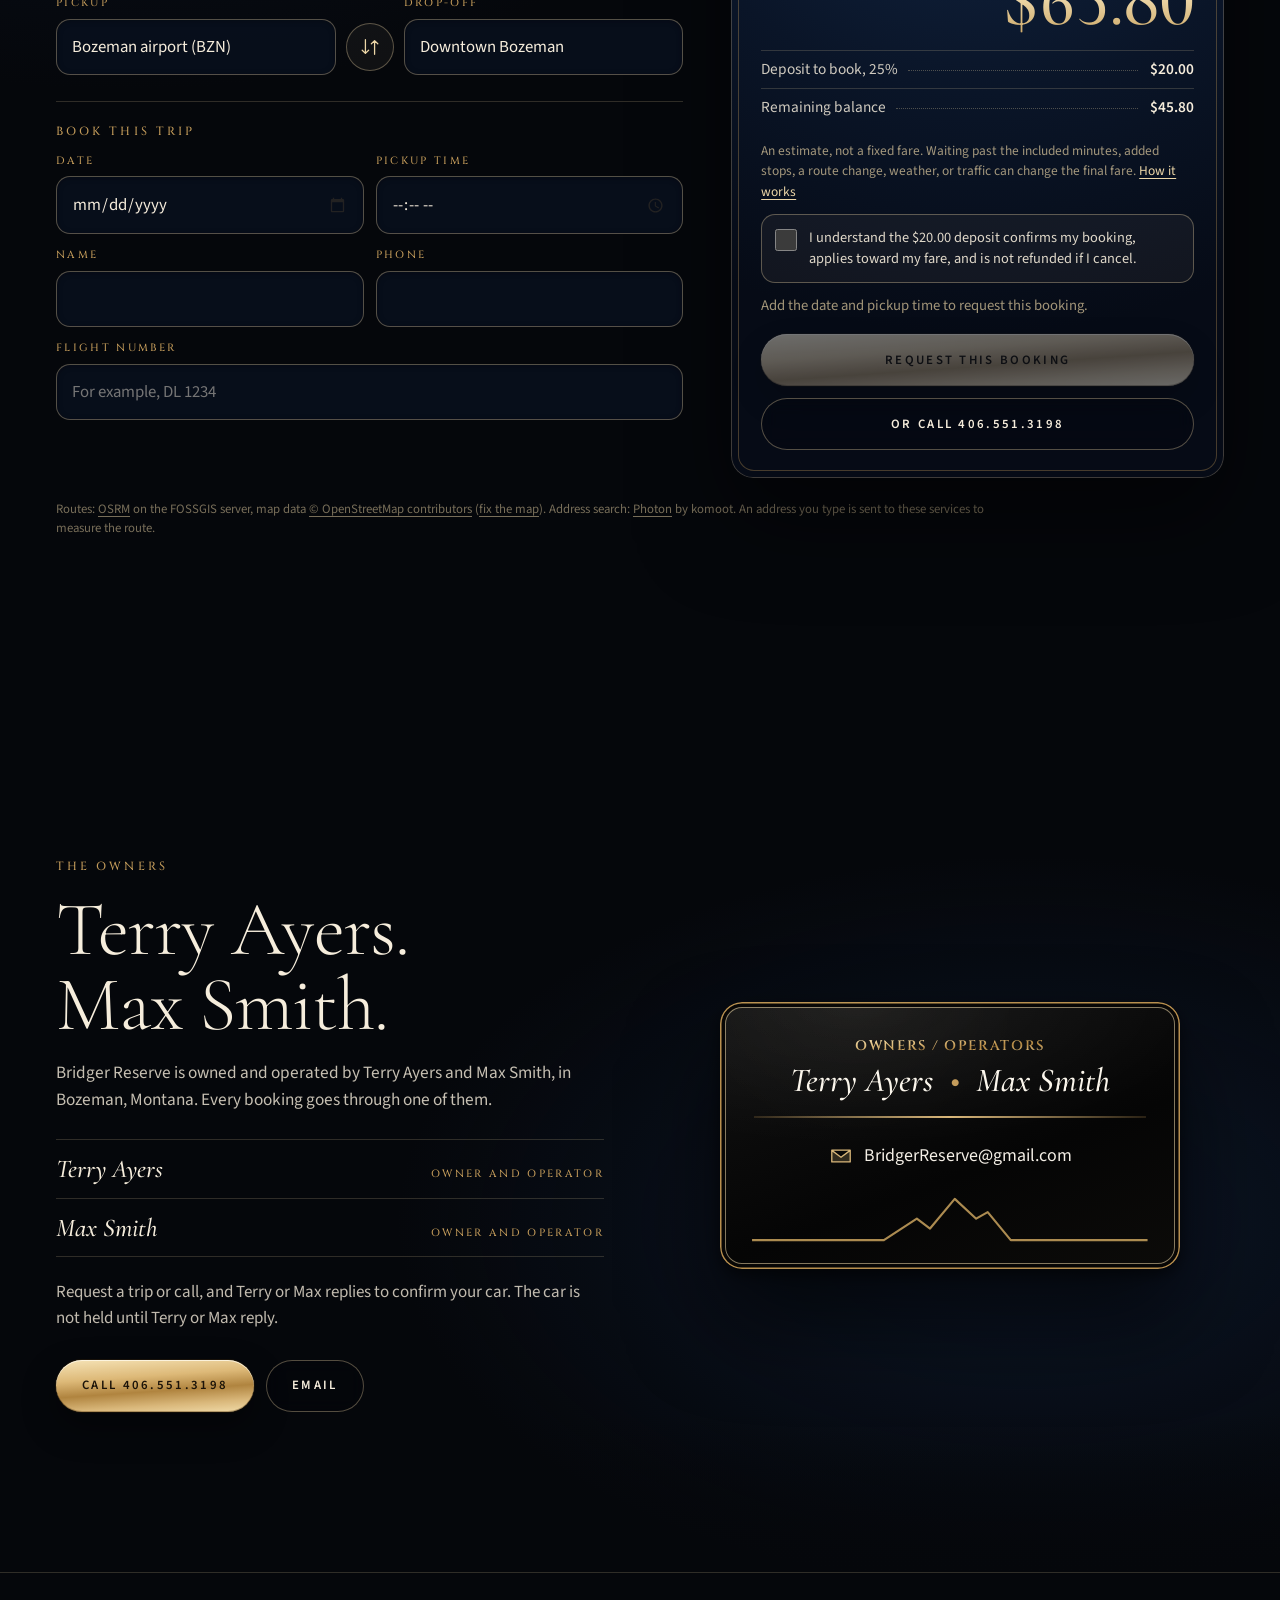
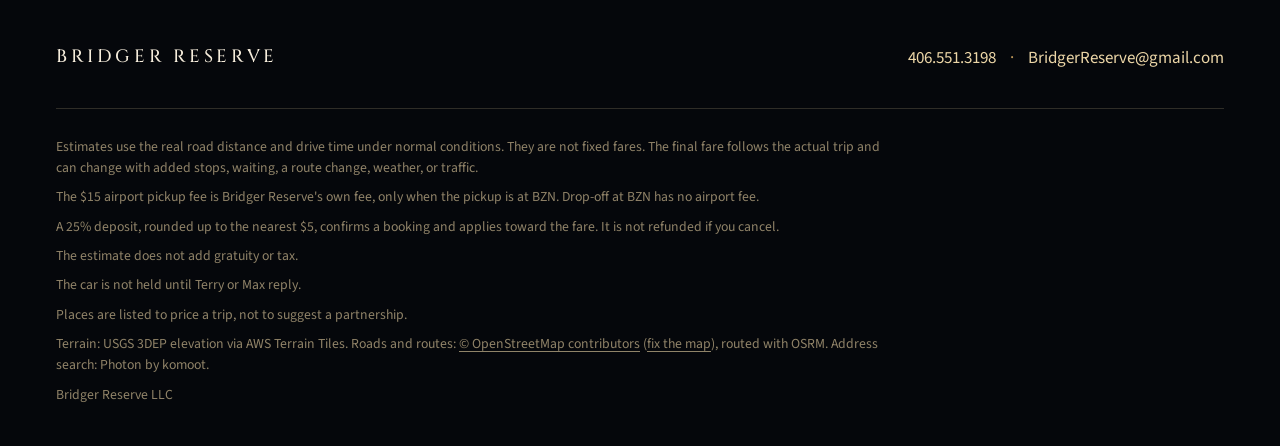
==== commit 234e5efe: "Publish the Bridger Reserve website." ====
--- a/index.html
+++ b/index.html
@@ -366,5 +366,7 @@
 
   <script type="module" src="site.js"></script>
   <script type="module" src="quote.js"></script>
+  <!-- Forever Gold CRM: counts visits, section taps, quote sends and Call taps. No business name needed; the CRM knows this domain. -->
+  <script src="fg-collect.js" defer></script>
 </body>
 </html>
